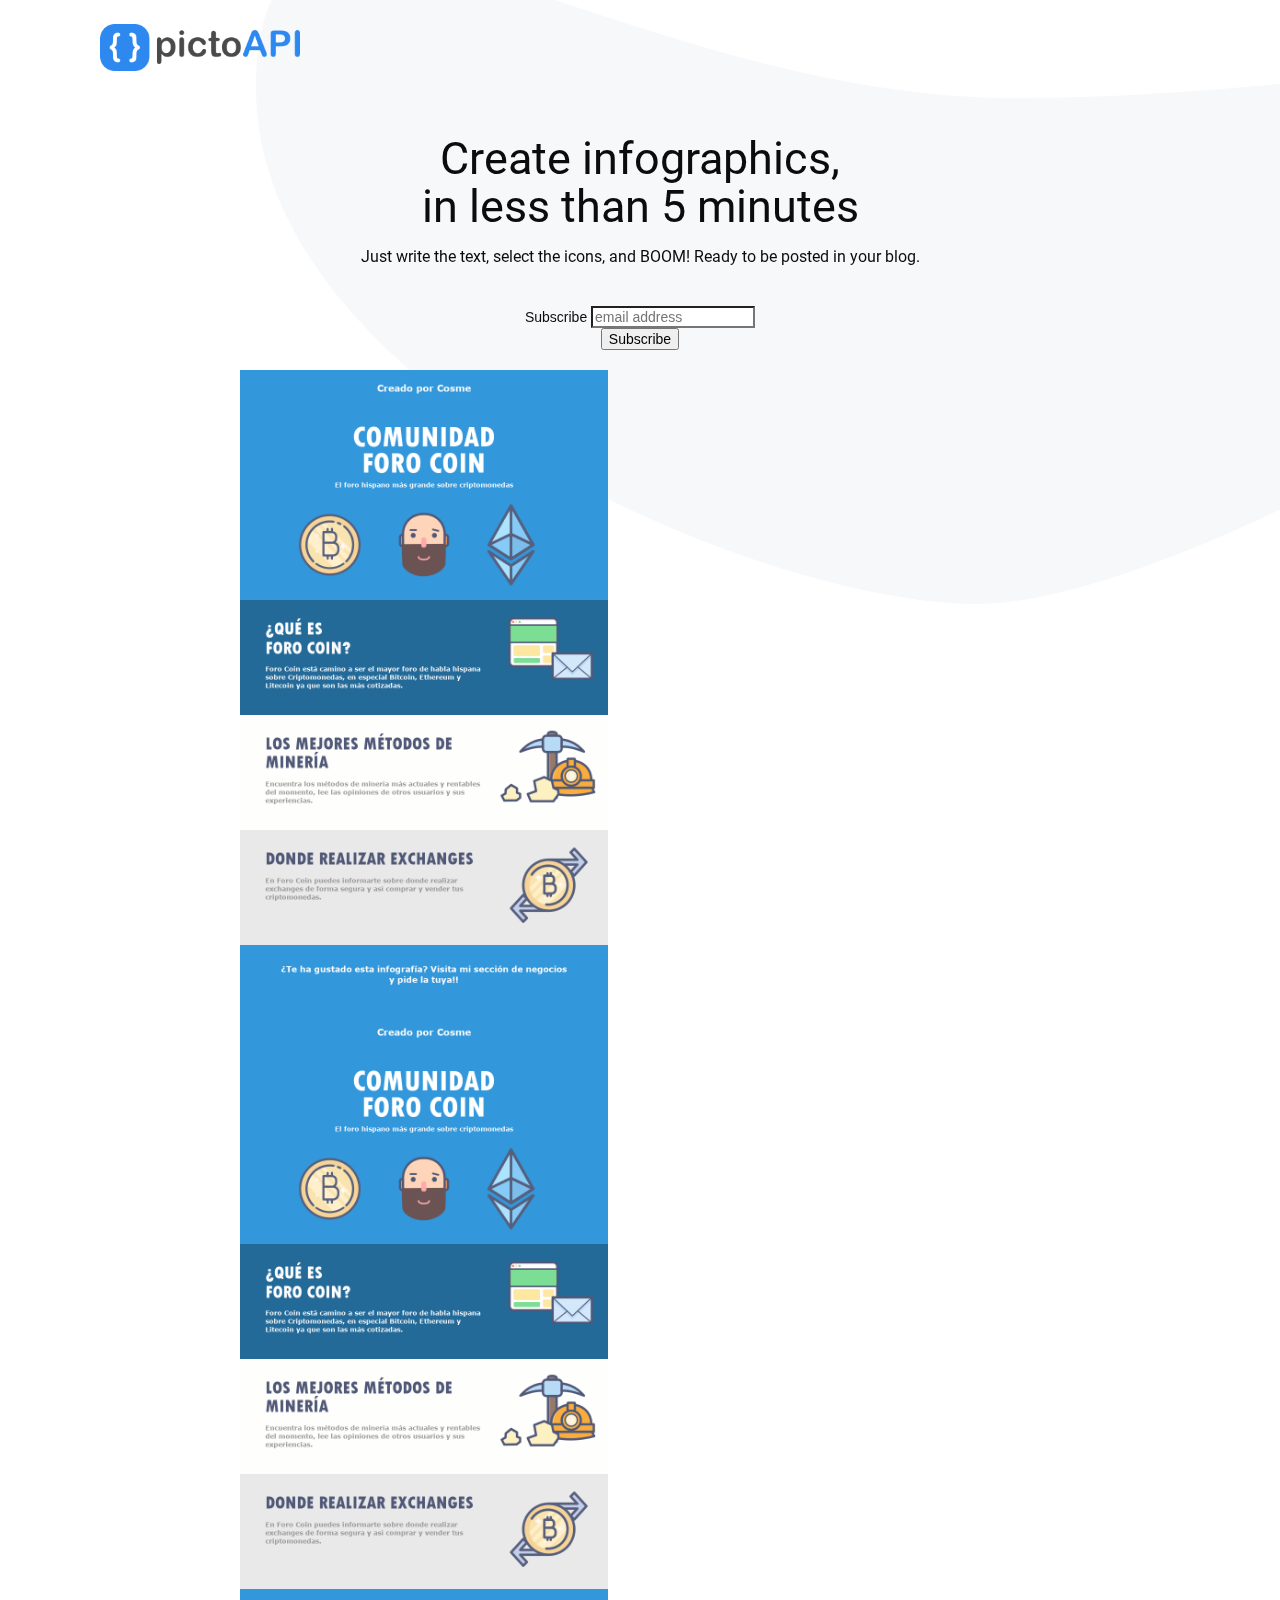
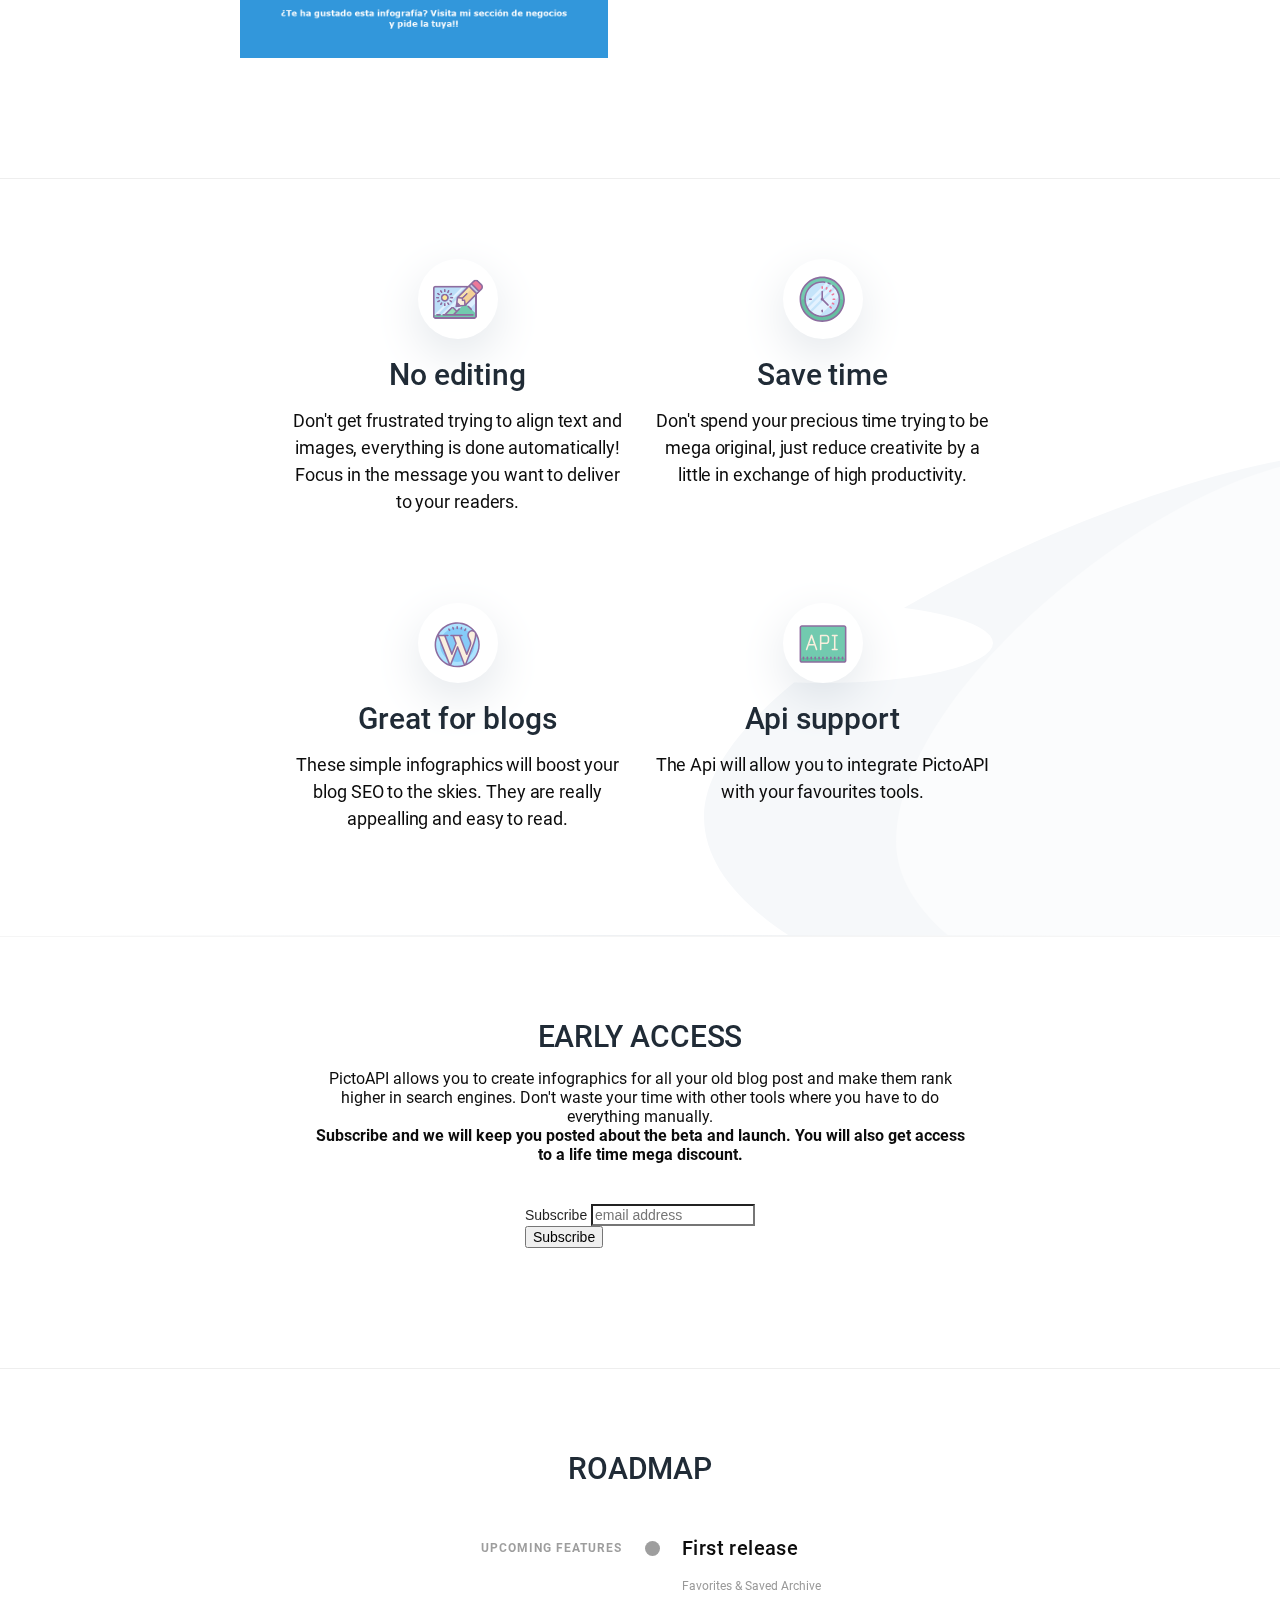
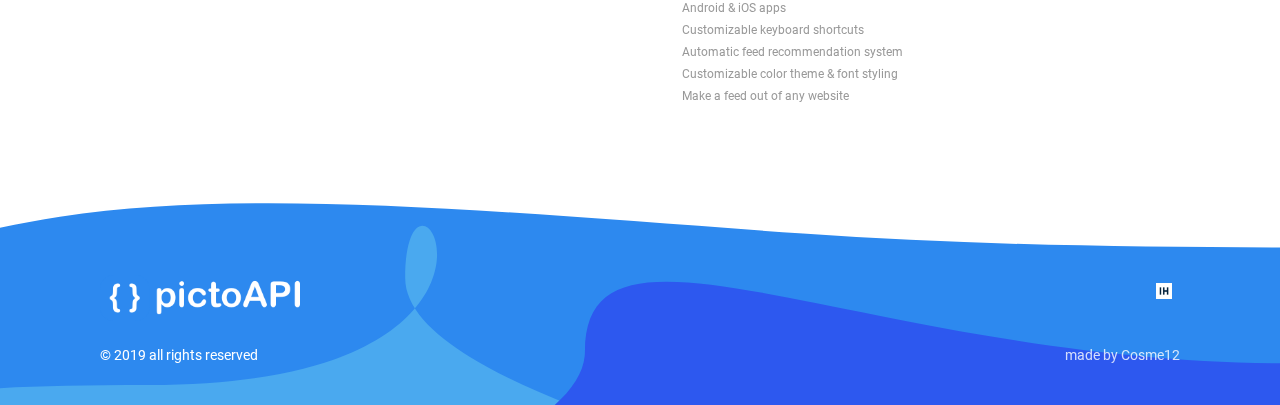
==== index.htm @ 0ec8fb39 "Add google analytics" ====
<!DOCTYPE html>
<html dir="ltr" lang="en">

<head>
    <meta http-equiv="content-type" content="text/html; charset=UTF-8">
    
    <meta charset="utf-8">
    <meta name="description" content="A simple and fast infographics maker for blogs.">
    <meta name="format-detection" content="telephone=no">
    <meta name="msapplication-tap-highlight" content="no">
    <meta name="viewport" content="user-scalable=no,initial-scale=1,maximum-scale=1,minimum-scale=1,width=device-width">
    <title>PictoAPI Infographics</title>
    <link rel="icon" href="logo.png" type="image/x-icon">
    <meta property="og:title" content="PictoAPI">
    <meta property="og:description" content="Create fast infographics without wasting time using graphic editor tools.">
    <meta property="og:image" content="">
    <meta property="og:type" content="website">
    <meta property="og:url" content="http://pictoapi.com">
    <meta name="theme-color" content="#2d89ef">
    
    <!-- Global site tag (gtag.js) - Google Analytics -->
    <script async src="https://www.googletagmanager.com/gtag/js?id=UA-139693548-1"></script>
    <script>
      window.dataLayer = window.dataLayer || [];
      function gtag(){dataLayer.push(arguments);}
      gtag('js', new Date());

      gtag('config', 'UA-139693548-1');
    </script>

    
    <link type="text/css" rel="stylesheet" href="css/firebaseui.css">
    <link href="css/css.css" rel="stylesheet">
    <link as="style" href="css/app.css" rel="preload">
    
    <link href="css/54cb5229.css" rel="prefetch">
    <link href="css/ba455afe.css" rel="prefetch">
    
    <link href="css/app.css" rel="stylesheet">
    
    <link rel="stylesheet" type="text/css" href="css/ba455afe.css">
    <link rel="stylesheet" type="text/css" href="css/54cb5229.css">
    <link href="//cdn-images.mailchimp.com/embedcode/horizontal-slim-10_7.css" rel="stylesheet" type="text/css">
    <style type="text/css">
        hero-browser-inner {
            display: inline-flex !important;
        }
        @media (max-width: 768px) {

            .hero-browser-inner is-revealing relative {
                display: block !important;
                text-align: center;
            }
        }
    </style>
<style type="text/css">
    #mc_embed_signup{ clear:left; font:14px Helvetica,Arial,sans-serif; width:100%;}
    /* Add your own Mailchimp form style overrides in your site stylesheet or in this style block.
       We recommend moving this block and the preceding CSS link to the HEAD of your HTML file. */
</style>

<!-- Start of Async Drift Code -->
<script>
"use strict";

!function() {
  var t = window.driftt = window.drift = window.driftt || [];
  if (!t.init) {
    if (t.invoked) return void (window.console && console.error && console.error("Drift snippet included twice."));
    t.invoked = !0, t.methods = [ "identify", "config", "track", "reset", "debug", "show", "ping", "page", "hide", "off", "on" ], 
    t.factory = function(e) {
      return function() {
        var n = Array.prototype.slice.call(arguments);
        return n.unshift(e), t.push(n), t;
      };
    }, t.methods.forEach(function(e) {
      t[e] = t.factory(e);
    }), t.load = function(t) {
      var e = 3e5, n = Math.ceil(new Date() / e) * e, o = document.createElement("script");
      o.type = "text/javascript", o.async = !0, o.crossorigin = "anonymous", o.src = "https://js.driftt.com/include/" + n + "/" + t + ".js";
      var i = document.getElementsByTagName("script")[0];
      i.parentNode.insertBefore(o, i);
    };
  }
}();
drift.SNIPPET_VERSION = '0.3.1';
drift.load('eke3wwgzbpc9');
</script>
<!-- End of Async Drift Code -->
    </head>

<body class="is-boxed has-animations mat desktop touch platform-mat" style="height: 100%;">
    
    <div id="q-app">
        <div data-v-68469408="" class="scroll">
            <div data-v-68469408="">
                <div data-v-68469408="" class="body-wrap boxed-container">
                    <header data-v-68469408="" class="site-header">
                        <div data-v-68469408="" class="container">
                            <div data-v-68469408="" class="site-header-inner">
                                <div data-v-68469408="" class="brand header-brand">
                                    <div data-v-68469408="" class="logo-container flex column justify-center">
                                        <div class="logo-text text-left text-weight-thin">

                                        </div>
                                        <div class="small_logo text-weight-light">
                                            <img src="logo.png" style="max-width: 200px;">
                                        </div>
                                    </div>
                                </div>
                            </div>
                        </div>
                    </header>
                    <main data-v-68469408="">
                        <section data-v-68469408="" class="hero text-center" style="border-bottom: 1px solid #eee;">
                            <div data-v-68469408="" class="container-sm">
                                <div data-v-68469408="" class="hero-inner">
                                    <div data-v-68469408="" class="hero-title h2-mobile mt-0 is-revealing" style="visibility: visible;">
                                        <div data-v-68469408="" class="q-display-2 relative-position">
                                            Create infographics,
                                            <br data-v-68469408="">in less than 5 minutes
                                        </div>
                                    </div>
                                    <div data-v-68469408="" class="hero-paragraph is-revealing q-mt-md" style="visibility: visible;">
                                        Just write the text, select the icons, and BOOM! Ready to be posted in your blog.</div>
                                        <!-- Begin Mailchimp Signup Form -->

<div id="mc_embed_signup">
<form action="https://pictoapi.us18.list-manage.com/subscribe/post?u=c38b335f1a962d43a8ac9ed72&amp;id=506c307b5a" method="post" id="mc-embedded-subscribe-form" name="mc-embedded-subscribe-form" class="validate" target="_blank" novalidate>
    <div id="mc_embed_signup_scroll">
    <label for="mce-EMAIL">Subscribe</label>
    <input type="email" value="" name="EMAIL" class="email" id="mce-EMAIL" placeholder="email address" required>
    <!-- real people should not fill this in and expect good things - do not remove this or risk form bot signups-->
    <div style="position: absolute; left: -5000px;" aria-hidden="true"><input type="text" name="b_c38b335f1a962d43a8ac9ed72_506c307b5a" tabindex="-1" value=""></div>
    <div class="clear"><input type="submit" value="Subscribe" name="subscribe" id="mc-embedded-subscribe" class="button"></div>
    </div>
</form>
</div>

<!--End mc_embed_signup-->
                                    <div data-v-68469408="" class="hero-form newsletter-form field field-grouped is-revealing justify-center" style="visibility: visible;"></div>
                                    <div data-v-68469408="" class="hero-browser">
                                        
                                        <div data-v-68469408="" class="hero-browser-inner is-revealing relative" style="visibility: visible;">
                                            
                                            <img data-v-68469408="" src="infographic1.png" title="Dark mode available" class="" style="width: 46%; margin-right: 20px;" >
                                            <img data-v-68469408="" src="infographic1.png" title="Dark mode available" class="" style="width: 46%;" >
                                        </div>
                                        
                                        
                                    </div>
                                </div>
                            </div>
                        </section>
                        <section data-v-68469408="" class="features section text-center" style="border-bottom: 1px solid #f5f5f5;">
                            <div data-v-68469408="" class="container">
                                <div data-v-68469408="" class="features-inner section-inner has-bottom-divider">
                                    <div data-v-68469408="" class="features-wrap">
                                        <div data-v-68469408="" class="feature is-revealing" style="visibility: visible;">
                                            <div data-v-68469408="" class="feature-inner">
                                                <div data-v-68469408="" class="feature-icon">
                                                    <img src="edit.png" style="width: 50px; padding-top: 16px; position: absolute;">
                                                    <svg data-v-68469408="" width="80" height="80" xmlns="http://www.w3.org/2000/svg">
                                                        
                                                    </svg>
                                                </div>
                                                <h3 data-v-68469408="" class="feature-title">No editing</h3>
                                                <p data-v-68469408="" class="text-sm">Don't get frustrated trying to align text and images, everything is done automatically! Focus in the message you want to deliver to your readers.</p>
                                            </div>
                                        </div>
                                        <div data-v-68469408="" class="feature is-revealing" style="visibility: visible;">
                                            <div data-v-68469408="" class="feature-inner">
                                                <div data-v-68469408="" class="feature-icon">
                                                    <img src="clock.svg" style="width: 50px; padding-top: 16px; position: absolute;">
                                                    <svg data-v-68469408="" width="80" height="80" xmlns="http://www.w3.org/2000/svg">
                                                        
                                                    </svg>
                                                </div>
                                                <h3 data-v-68469408="" class="feature-title">Save time</h3>
                                                <p data-v-68469408="" class="text-sm">Don't spend your precious time trying to be mega original, just reduce creativite by a little in exchange of high productivity.</p>
                                            </div>
                                        </div>
                                    </div>
                                    <div data-v-68469408="" class="features-wrap">
                                        <div data-v-68469408="" class="feature is-revealing" style="visibility: visible;">
                                            <div data-v-68469408="" class="feature-inner">
                                                <div data-v-68469408="" class="feature-icon">
                                                    <img src="wordpress.svg" style="width: 50px; padding-top: 16px; position: absolute;">
                                                    <svg data-v-68469408="" width="80" height="80" xmlns="http://www.w3.org/2000/svg">
                                                        
                                                    </svg>
                                                </div>
                                                <h3 data-v-68469408="" class="feature-title">Great for blogs</h3>
                                                <p data-v-68469408="" class="text-sm">These simple infographics will boost your blog SEO to the skies. They are really appealling and easy to read.</p>
                                            </div>
                                        </div>
                                        <div data-v-68469408="" class="feature is-revealing" style="visibility: visible;">
                                            <div data-v-68469408="" class="feature-inner">
                                                <div data-v-68469408="" class="feature-icon">
                                                    <img src="api.svg" style="width: 50px; padding-top: 16px; position: absolute;">
                                                    <svg data-v-68469408="" width="80" height="80" xmlns="http://www.w3.org/2000/svg">
                                                        
                                                    </svg>
                                                </div>
                                                <h3 data-v-68469408="" class="feature-title">Api support</h3>
                                                <p data-v-68469408="" class="text-sm q-text">The Api will allow you to integrate PictoAPI with your favourites tools.</p>
                                            </div>
                                        </div>
                                    </div>
                                </div>
                            </div>
                        </section>

                        <section data-v-68469408="" class="newsletter section" style="border-bottom: 1px solid #eee;">
                            <div data-v-68469408="" class="container-sm">
                                <div data-v-68469408="" class="newsletter-inner section-inner">
                                    <div data-v-68469408="" class="newsletter-header text-center is-revealing" style="visibility: visible;">
                                        <h3 data-v-68469408="" class="section-title mt-0">EARLY ACCESS</h3>
                                        <p data-v-68469408="" class="early-access-text section-paragraph">
                                            PictoAPI allows you to create infographics for all your old blog post and make them rank higher in search engines. Don't waste your time with other tools where you have to do everything manually.
                                            <br data-v-68469408=""><b data-v-68469408="">Subscribe and we will keep you posted about the beta and launch.  You will also get access to a life time mega discount.</b>
                                            <br data-v-68469408="">
                                        </p>
                                    </div>
                                    <div data-v-68469408="" class="footer-form newsletter-form field field-grouped is-revealing justify-center" style="visibility: visible; max-width: 650px;">
                                        <div data-v-68469408="" class="control">
                                            <div data-v-68469408="" id="firebaseui-auth-container" lang="en">
                                                <div class="firebaseui-container firebaseui-page-provider-sign-in firebaseui-id-page-provider-sign-in" style="max-width: none;">
                                                    <div class="firebaseui-card-content">
                                                        
                                                        
                                                                    <!-- Begin Mailchimp Signup Form -->

<div id="mc_embed_signup">
<form action="https://pictoapi.us18.list-manage.com/subscribe/post?u=c38b335f1a962d43a8ac9ed72&amp;id=506c307b5a" method="post" id="mc-embedded-subscribe-form" name="mc-embedded-subscribe-form" class="validate" target="_blank" novalidate>
    <div id="mc_embed_signup_scroll">
    <label for="mce-EMAIL">Subscribe</label>
    <input type="email" value="" name="EMAIL" class="email" id="mce-EMAIL" placeholder="email address" required>
    <!-- real people should not fill this in and expect good things - do not remove this or risk form bot signups-->
    <div style="position: absolute; left: -5000px;" aria-hidden="true"><input type="text" name="b_c38b335f1a962d43a8ac9ed72_506c307b5a" tabindex="-1" value=""></div>
    <div class="clear"><input type="submit" value="Subscribe" name="subscribe" id="mc-embedded-subscribe" class="button" ></div>
    </div>
</form>
</div>

<!--End mc_embed_signup-->
                                                               
                                                    </div>
                                                </div>
                                            </div>
                                        </div>
                                    </div>
                                </div>
                            </div>
                        </section>
                        
                        <section data-v-68469408="" id="timeline" class="future-features section">
                            <div data-v-68469408="" class="container-sm">
                                <div data-v-68469408="" class="newsletter-inner section-inner">
                                    <div data-v-68469408="" class="newsletter-header text-center is-revealing q-mb-xl" style="visibility: visible;">
                                        <h3 data-v-68469408="" class="section-title mt-0 uppercase">Roadmap</h3></div>
                                    <div data-v-68469408="" class="newsletter-header text-center" style="visibility: visible;">
                                        <ul data-v-68469408="" class="q-timeline q-timeline-responsive q-timeline-hover">
                                            <li data-v-68469408="" class="q-timeline-entry q-timeline-entry-right">
                                                <div class="q-timeline-subtitle"><span>Upcoming features</span></div>
                                                <div class="q-timeline-dot text-grey"></div>
                                                <div class="q-timeline-content">
                                                    <h6 class="q-timeline-title">First release</h6>
                                                    <div data-v-68469408="" style="color: rgb(153, 153, 153);">
                                                        <div data-v-68469408="" class="q-caption">Favorites &amp; Saved Archive</div>
                                                        <div data-v-68469408="" class="q-caption">Android &amp; iOS apps</div>
                                                        <div data-v-68469408="" class="q-caption">Customizable keyboard shortcuts</div>
                                                        <div data-v-68469408="" class="q-caption">Automatic feed recommendation system</div>
                                                        <div data-v-68469408="" class="q-caption">Customizable color theme &amp; font styling</div>
                                                        <div data-v-68469408="" class="q-caption">Make a feed out of any website</div>
                                                        
                                                    </div>
                                                </div>
                                            </li>
                                            
                                        </ul>
                                    </div>
                                    <div data-v-68469408="" class="footer-form newsletter-form field field-grouped is-revealing justify-center" style="visibility: visible;"></div>
                                </div>
                            </div>
                        </section>
                    </main>
                    <footer data-v-68469408="" class="site-footer text-light">
                        <div data-v-68469408="" class="container">
                            <div data-v-68469408="" class="site-footer-inner">
                                <div data-v-68469408="" class="brand footer-brand">
                                    <div data-v-68469408="" class="logo-container flex column justify-center" style="color: white;">
                                        <div class="logo-text text-left text-weight-thin">

                                        </div>
                                        <div class="small_logo text-weight-light">
                                            <img src="logo_white.png" style="max-width: 200px;">
                                        </div>
                                    </div>
                                </div>
                                <ul data-v-68469408="" class="footer-links list-reset">
                                    <li data-v-68469408=""><a data-v-68469408="" href="">made by Cosme12</a></li>
                                </ul>
                                <ul data-v-68469408="" class="footer-social-links list-reset">
                                    <li data-v-68469408=""><a data-v-68469408="" href="https://www.indiehackers.com/product/pictoapi" target="_blank"><span data-v-68469408="" class="screen-reader-text">IndieHackers</span><img data-v-68469408="" src="ih.png" width="16" height="16"></a></li>
                                </ul>
                                <div data-v-68469408="" class="footer-copyright" style="color: white;">
                                    © 2019 all rights reserved
                                </div>
                            </div>
                        </div>
                    </footer>
                </div>
            </div>
        </div>
    </div>
    
</body>

</html>
---- css/firebaseui.css ----
@import url(https://fonts.googleapis.com/css?family=Roboto:400,500,700);.mdl-button{background:0 0;border:none;border-radius:2px;color:#000;position:relative;height:36px;margin:0;min-width:64px;padding:0 16px;display:inline-block;font-family:Roboto,Helvetica,Arial,sans-serif;font-size:14px;font-weight:500;text-transform:uppercase;line-height:1;letter-spacing:0;overflow:hidden;will-change:box-shadow;transition:box-shadow .2s cubic-bezier(.4,0,1,1),background-color .2s cubic-bezier(.4,0,.2,1),color .2s cubic-bezier(.4,0,.2,1);outline:0;cursor:pointer;text-decoration:none;text-align:center;line-height:36px;vertical-align:middle}.mdl-button::-moz-focus-inner{border:0}.mdl-button:hover{background-color:rgba(158,158,158,.2)}.mdl-button:focus:not(:active){background-color:rgba(0,0,0,.12)}.mdl-button:active{background-color:rgba(158,158,158,.4)}.mdl-button.mdl-button--colored{color:#3f51b5}.mdl-button.mdl-button--colored:focus:not(:active){background-color:rgba(0,0,0,.12)}input.mdl-button[type=submit]{-webkit-appearance:none}.mdl-button--raised{background:rgba(158,158,158,.2);box-shadow:0 2px 2px 0 rgba(0,0,0,.14),0 3px 1px -2px rgba(0,0,0,.2),0 1px 5px 0 rgba(0,0,0,.12)}.mdl-button--raised:active{box-shadow:0 4px 5px 0 rgba(0,0,0,.14),0 1px 10px 0 rgba(0,0,0,.12),0 2px 4px -1px rgba(0,0,0,.2);background-color:rgba(158,158,158,.4)}.mdl-button--raised:focus:not(:active){box-shadow:0 0 8px rgba(0,0,0,.18),0 8px 16px rgba(0,0,0,.36);background-color:rgba(158,158,158,.4)}.mdl-button--raised.mdl-button--colored{background:#3f51b5;color:#fff}.mdl-button--raised.mdl-button--colored:hover{background-color:#3f51b5}.mdl-button--raised.mdl-button--colored:active{background-color:#3f51b5}.mdl-button--raised.mdl-button--colored:focus:not(:active){background-color:#3f51b5}.mdl-button--raised.mdl-button--colored .mdl-ripple{background:#fff}.mdl-button--fab{border-radius:50%;font-size:24px;height:56px;margin:auto;min-width:56px;width:56px;padding:0;overflow:hidden;background:rgba(158,158,158,.2);box-shadow:0 1px 1.5px 0 rgba(0,0,0,.12),0 1px 1px 0 rgba(0,0,0,.24);position:relative;line-height:normal}.mdl-button--fab .material-icons{position:absolute;top:50%;left:50%;transform:translate(-12px,-12px);line-height:24px;width:24px}.mdl-button--fab.mdl-button--mini-fab{height:40px;min-width:40px;width:40px}.mdl-button--fab .mdl-button__ripple-container{border-radius:50%;-webkit-mask-image:-webkit-radial-gradient(circle,#fff,#000)}.mdl-button--fab:active{box-shadow:0 4px 5px 0 rgba(0,0,0,.14),0 1px 10px 0 rgba(0,0,0,.12),0 2px 4px -1px rgba(0,0,0,.2);background-color:rgba(158,158,158,.4)}.mdl-button--fab:focus:not(:active){box-shadow:0 0 8px rgba(0,0,0,.18),0 8px 16px rgba(0,0,0,.36);background-color:rgba(158,158,158,.4)}.mdl-button--fab.mdl-button--colored{background:#ff4081;color:#fff}.mdl-button--fab.mdl-button--colored:hover{background-color:#ff4081}.mdl-button--fab.mdl-button--colored:focus:not(:active){background-color:#ff4081}.mdl-button--fab.mdl-button--colored:active{background-color:#ff4081}.mdl-button--fab.mdl-button--colored .mdl-ripple{background:#fff}.mdl-button--icon{border-radius:50%;font-size:24px;height:32px;margin-left:0;margin-right:0;min-width:32px;width:32px;padding:0;overflow:hidden;color:inherit;line-height:normal}.mdl-button--icon .material-icons{position:absolute;top:50%;left:50%;transform:translate(-12px,-12px);line-height:24px;width:24px}.mdl-button--icon.mdl-button--mini-icon{height:24px;min-width:24px;width:24px}.mdl-button--icon.mdl-button--mini-icon .material-icons{top:0;left:0}.mdl-button--icon .mdl-button__ripple-container{border-radius:50%;-webkit-mask-image:-webkit-radial-gradient(circle,#fff,#000)}.mdl-button__ripple-container{display:block;height:100%;left:0;position:absolute;top:0;width:100%;z-index:0;overflow:hidden}.mdl-button.mdl-button--disabled .mdl-button__ripple-container .mdl-ripple,.mdl-button[disabled] .mdl-button__ripple-container .mdl-ripple{background-color:transparent}.mdl-button--primary.mdl-button--primary{color:#3f51b5}.mdl-button--primary.mdl-button--primary .mdl-ripple{background:#fff}.mdl-button--primary.mdl-button--primary.mdl-button--fab,.mdl-button--primary.mdl-button--primary.mdl-button--raised{color:#fff;background-color:#3f51b5}.mdl-button--accent.mdl-button--accent{color:#ff4081}.mdl-button--accent.mdl-button--accent .mdl-ripple{background:#fff}.mdl-button--accent.mdl-button--accent.mdl-button--fab,.mdl-button--accent.mdl-button--accent.mdl-button--raised{color:#fff;background-color:#ff4081}.mdl-button.mdl-button--disabled.mdl-button--disabled,.mdl-button[disabled][disabled]{color:rgba(0,0,0,.26);cursor:default;background-color:transparent}.mdl-button--fab.mdl-button--disabled.mdl-button--disabled,.mdl-button--fab[disabled][disabled]{background-color:rgba(0,0,0,.12);color:rgba(0,0,0,.26)}.mdl-button--raised.mdl-button--disabled.mdl-button--disabled,.mdl-button--raised[disabled][disabled]{background-color:rgba(0,0,0,.12);color:rgba(0,0,0,.26);box-shadow:none}.mdl-button--colored.mdl-button--disabled.mdl-button--disabled,.mdl-button--colored[disabled][disabled]{color:rgba(0,0,0,.26)}.mdl-button .material-icons{vertical-align:middle}.mdl-card{display:flex;flex-direction:column;font-size:16px;font-weight:400;min-height:200px;overflow:hidden;width:330px;z-index:1;position:relative;background:#fff;border-radius:2px;box-sizing:border-box}.mdl-card__media{background-color:#ff4081;background-repeat:repeat;background-position:50% 50%;background-size:cover;background-origin:padding-box;background-attachment:scroll;box-sizing:border-box}.mdl-card__title{align-items:center;color:#000;display:block;display:flex;justify-content:stretch;line-height:normal;padding:16px 16px;perspective-origin:165px 56px;transform-origin:165px 56px;box-sizing:border-box}.mdl-card__title.mdl-card--border{border-bottom:1px solid rgba(0,0,0,.1)}.mdl-card__title-text{align-self:flex-end;color:inherit;display:block;display:flex;font-size:24px;font-weight:300;line-height:normal;overflow:hidden;transform-origin:149px 48px;margin:0}.mdl-card__subtitle-text{font-size:14px;color:rgba(0,0,0,.54);margin:0}.mdl-card__supporting-text{color:rgba(0,0,0,.54);font-size:1rem;line-height:18px;overflow:hidden;padding:16px 16px;width:90%}.mdl-card__supporting-text.mdl-card--border{border-bottom:1px solid rgba(0,0,0,.1)}.mdl-card__actions{font-size:16px;line-height:normal;width:100%;background-color:transparent;padding:8px;box-sizing:border-box}.mdl-card__actions.mdl-card--border{border-top:1px solid rgba(0,0,0,.1)}.mdl-card--expand{flex-grow:1}.mdl-card__menu{position:absolute;right:16px;top:16px}.mdl-dialog{border:none;box-shadow:0 9px 46px 8px rgba(0,0,0,.14),0 11px 15px -7px rgba(0,0,0,.12),0 24px 38px 3px rgba(0,0,0,.2);width:280px}.mdl-dialog__title{padding:24px 24px 0;margin:0;font-size:2.5rem}.mdl-dialog__actions{padding:8px 8px 8px 24px;display:flex;flex-direction:row-reverse;flex-wrap:wrap}.mdl-dialog__actions>*{margin-right:8px;height:36px}.mdl-dialog__actions>:first-child{margin-right:0}.mdl-dialog__actions--full-width{padding:0 0 8px 0}.mdl-dialog__actions--full-width>*{height:48px;flex:0 0 100%;padding-right:16px;margin-right:0;text-align:right}.mdl-dialog__content{padding:20px 24px 24px 24px;color:rgba(0,0,0,.54)}.mdl-progress{display:block;position:relative;height:4px;width:500px;max-width:100%}.mdl-progress>.bar{display:block;position:absolute;top:0;bottom:0;width:0%;transition:width .2s cubic-bezier(.4,0,.2,1)}.mdl-progress>.progressbar{background-color:#3f51b5;z-index:1;left:0}.mdl-progress>.bufferbar{background-image:linear-gradient(to right,rgba(255,255,255,.7),rgba(255,255,255,.7)),linear-gradient(to right,#3f51b5,#3f51b5);z-index:0;left:0}.mdl-progress>.auxbar{right:0}@supports (-webkit-appearance:none){.mdl-progress:not(.mdl-progress--indeterminate):not(.mdl-progress--indeterminate)>.auxbar,.mdl-progress:not(.mdl-progress__indeterminate):not(.mdl-progress__indeterminate)>.auxbar{background-image:linear-gradient(to right,rgba(255,255,255,.7),rgba(255,255,255,.7)),linear-gradient(to right,#3f51b5,#3f51b5);mask:url(/images/buffer.svg?embed)}}.mdl-progress:not(.mdl-progress--indeterminate)>.auxbar,.mdl-progress:not(.mdl-progress__indeterminate)>.auxbar{background-image:linear-gradient(to right,rgba(255,255,255,.9),rgba(255,255,255,.9)),linear-gradient(to right,#3f51b5,#3f51b5)}.mdl-progress.mdl-progress--indeterminate>.bar1,.mdl-progress.mdl-progress__indeterminate>.bar1{background-color:#3f51b5;animation-name:indeterminate1;animation-duration:2s;animation-iteration-count:infinite;animation-timing-function:linear}.mdl-progress.mdl-progress--indeterminate>.bar3,.mdl-progress.mdl-progress__indeterminate>.bar3{background-image:none;background-color:#3f51b5;animation-name:indeterminate2;animation-duration:2s;animation-iteration-count:infinite;animation-timing-function:linear}@keyframes indeterminate1{0%{left:0;width:0%}50%{left:25%;width:75%}75%{left:100%;width:0%}}@keyframes indeterminate2{0%{left:0;width:0%}50%{left:0;width:0%}75%{left:0;width:25%}100%{left:100%;width:0%}}.mdl-shadow--2dp{box-shadow:0 2px 2px 0 rgba(0,0,0,.14),0 3px 1px -2px rgba(0,0,0,.2),0 1px 5px 0 rgba(0,0,0,.12)}.mdl-shadow--3dp{box-shadow:0 3px 4px 0 rgba(0,0,0,.14),0 3px 3px -2px rgba(0,0,0,.2),0 1px 8px 0 rgba(0,0,0,.12)}.mdl-shadow--4dp{box-shadow:0 4px 5px 0 rgba(0,0,0,.14),0 1px 10px 0 rgba(0,0,0,.12),0 2px 4px -1px rgba(0,0,0,.2)}.mdl-shadow--6dp{box-shadow:0 6px 10px 0 rgba(0,0,0,.14),0 1px 18px 0 rgba(0,0,0,.12),0 3px 5px -1px rgba(0,0,0,.2)}.mdl-shadow--8dp{box-shadow:0 8px 10px 1px rgba(0,0,0,.14),0 3px 14px 2px rgba(0,0,0,.12),0 5px 5px -3px rgba(0,0,0,.2)}.mdl-shadow--16dp{box-shadow:0 16px 24px 2px rgba(0,0,0,.14),0 6px 30px 5px rgba(0,0,0,.12),0 8px 10px -5px rgba(0,0,0,.2)}.mdl-shadow--24dp{box-shadow:0 9px 46px 8px rgba(0,0,0,.14),0 11px 15px -7px rgba(0,0,0,.12),0 24px 38px 3px rgba(0,0,0,.2)}.mdl-spinner{display:inline-block;position:relative;width:28px;height:28px}.mdl-spinner:not(.is-upgraded).is-active:after{content:"Loading..."}.mdl-spinner.is-upgraded.is-active{animation:mdl-spinner__container-rotate 1.568s linear infinite}@keyframes mdl-spinner__container-rotate{to{transform:rotate(360deg)}}.mdl-spinner__layer{position:absolute;width:100%;height:100%;opacity:0}.mdl-spinner__layer-1{border-color:#42a5f5}.mdl-spinner--single-color .mdl-spinner__layer-1{border-color:#3f51b5}.mdl-spinner.is-active .mdl-spinner__layer-1{animation:mdl-spinner__fill-unfill-rotate 5332ms cubic-bezier(.4,0,.2,1) infinite both,mdl-spinner__layer-1-fade-in-out 5332ms cubic-bezier(.4,0,.2,1) infinite both}.mdl-spinner__layer-2{border-color:#f44336}.mdl-spinner--single-color .mdl-spinner__layer-2{border-color:#3f51b5}.mdl-spinner.is-active .mdl-spinner__layer-2{animation:mdl-spinner__fill-unfill-rotate 5332ms cubic-bezier(.4,0,.2,1) infinite both,mdl-spinner__layer-2-fade-in-out 5332ms cubic-bezier(.4,0,.2,1) infinite both}.mdl-spinner__layer-3{border-color:#fdd835}.mdl-spinner--single-color .mdl-spinner__layer-3{border-color:#3f51b5}.mdl-spinner.is-active .mdl-spinner__layer-3{animation:mdl-spinner__fill-unfill-rotate 5332ms cubic-bezier(.4,0,.2,1) infinite both,mdl-spinner__layer-3-fade-in-out 5332ms cubic-bezier(.4,0,.2,1) infinite both}.mdl-spinner__layer-4{border-color:#4caf50}.mdl-spinner--single-color .mdl-spinner__layer-4{border-color:#3f51b5}.mdl-spinner.is-active .mdl-spinner__layer-4{animation:mdl-spinner__fill-unfill-rotate 5332ms cubic-bezier(.4,0,.2,1) infinite both,mdl-spinner__layer-4-fade-in-out 5332ms cubic-bezier(.4,0,.2,1) infinite both}@keyframes mdl-spinner__fill-unfill-rotate{12.5%{transform:rotate(135deg)}25%{transform:rotate(270deg)}37.5%{transform:rotate(405deg)}50%{transform:rotate(540deg)}62.5%{transform:rotate(675deg)}75%{transform:rotate(810deg)}87.5%{transform:rotate(945deg)}to{transform:rotate(1080deg)}}@keyframes mdl-spinner__layer-1-fade-in-out{from{opacity:.99}25%{opacity:.99}26%{opacity:0}89%{opacity:0}90%{opacity:.99}100%{opacity:.99}}@keyframes mdl-spinner__layer-2-fade-in-out{from{opacity:0}15%{opacity:0}25%{opacity:.99}50%{opacity:.99}51%{opacity:0}}@keyframes mdl-spinner__layer-3-fade-in-out{from{opacity:0}40%{opacity:0}50%{opacity:.99}75%{opacity:.99}76%{opacity:0}}@keyframes mdl-spinner__layer-4-fade-in-out{from{opacity:0}65%{opacity:0}75%{opacity:.99}90%{opacity:.99}100%{opacity:0}}.mdl-spinner__gap-patch{position:absolute;box-sizing:border-box;top:0;left:45%;width:10%;height:100%;overflow:hidden;border-color:inherit}.mdl-spinner__gap-patch .mdl-spinner__circle{width:1000%;left:-450%}.mdl-spinner__circle-clipper{display:inline-block;position:relative;width:50%;height:100%;overflow:hidden;border-color:inherit}.mdl-spinner__circle-clipper.mdl-spinner__left{float:left}.mdl-spinner__circle-clipper.mdl-spinner__right{float:right}.mdl-spinner__circle-clipper .mdl-spinner__circle{width:200%}.mdl-spinner__circle{box-sizing:border-box;height:100%;border-width:3px;border-style:solid;border-color:inherit;border-bottom-color:transparent!important;border-radius:50%;animation:none;position:absolute;top:0;right:0;bottom:0;left:0}.mdl-spinner__left .mdl-spinner__circle{border-right-color:transparent!important;transform:rotate(129deg)}.mdl-spinner.is-active .mdl-spinner__left .mdl-spinner__circle{animation:mdl-spinner__left-spin 1333ms cubic-bezier(.4,0,.2,1) infinite both}.mdl-spinner__right .mdl-spinner__circle{left:-100%;border-left-color:transparent!important;transform:rotate(-129deg)}.mdl-spinner.is-active .mdl-spinner__right .mdl-spinner__circle{animation:mdl-spinner__right-spin 1333ms cubic-bezier(.4,0,.2,1) infinite both}@keyframes mdl-spinner__left-spin{from{transform:rotate(130deg)}50%{transform:rotate(-5deg)}to{transform:rotate(130deg)}}@keyframes mdl-spinner__right-spin{from{transform:rotate(-130deg)}50%{transform:rotate(5deg)}to{transform:rotate(-130deg)}}.mdl-textfield{position:relative;font-size:16px;display:inline-block;box-sizing:border-box;width:300px;max-width:100%;margin:0;padding:20px 0}.mdl-textfield .mdl-button{position:absolute;bottom:20px}.mdl-textfield--align-right{text-align:right}.mdl-textfield--full-width{width:100%}.mdl-textfield--expandable{min-width:32px;width:auto;min-height:32px}.mdl-textfield--expandable .mdl-button--icon{top:16px}.mdl-textfield__input{border:none;border-bottom:1px solid rgba(0,0,0,.12);display:block;font-size:16px;font-family:Helvetica,Arial,sans-serif;margin:0;padding:4px 0;width:100%;background:0 0;text-align:left;color:inherit}.mdl-textfield__input[type=number]{-moz-appearance:textfield}.mdl-textfield__input[type=number]::-webkit-inner-spin-button,.mdl-textfield__input[type=number]::-webkit-outer-spin-button{-webkit-appearance:none;margin:0}.mdl-textfield.is-focused .mdl-textfield__input{outline:0}.mdl-textfield.is-invalid .mdl-textfield__input{border-color:#d50000;box-shadow:none}.mdl-textfield.is-disabled .mdl-textfield__input,fieldset[disabled] .mdl-textfield .mdl-textfield__input{background-color:transparent;border-bottom:1px dotted rgba(0,0,0,.12);color:rgba(0,0,0,.26)}.mdl-textfield textarea.mdl-textfield__input{display:block}.mdl-textfield__label{bottom:0;color:rgba(0,0,0,.26);font-size:16px;left:0;right:0;pointer-events:none;position:absolute;display:block;top:24px;width:100%;overflow:hidden;white-space:nowrap;text-align:left}.mdl-textfield.has-placeholder .mdl-textfield__label,.mdl-textfield.is-dirty .mdl-textfield__label{visibility:hidden}.mdl-textfield--floating-label .mdl-textfield__label{transition-duration:.2s;transition-timing-function:cubic-bezier(.4,0,.2,1)}.mdl-textfield--floating-label.has-placeholder .mdl-textfield__label{transition:none}.mdl-textfield.is-disabled.is-disabled .mdl-textfield__label,fieldset[disabled] .mdl-textfield .mdl-textfield__label{color:rgba(0,0,0,.26)}.mdl-textfield--floating-label.has-placeholder .mdl-textfield__label,.mdl-textfield--floating-label.is-dirty .mdl-textfield__label,.mdl-textfield--floating-label.is-focused .mdl-textfield__label{color:#3f51b5;font-size:12px;top:4px;visibility:visible}.mdl-textfield--floating-label.has-placeholder .mdl-textfield__expandable-holder .mdl-textfield__label,.mdl-textfield--floating-label.is-dirty .mdl-textfield__expandable-holder .mdl-textfield__label,.mdl-textfield--floating-label.is-focused .mdl-textfield__expandable-holder .mdl-textfield__label{top:-16px}.mdl-textfield--floating-label.is-invalid .mdl-textfield__label{color:#d50000;font-size:12px}.mdl-textfield__label:after{background-color:#3f51b5;bottom:20px;content:'';height:2px;left:45%;position:absolute;transition-duration:.2s;transition-timing-function:cubic-bezier(.4,0,.2,1);visibility:hidden;width:10px}.mdl-textfield.is-focused .mdl-textfield__label:after{left:0;visibility:visible;width:100%}.mdl-textfield.is-invalid .mdl-textfield__label:after{background-color:#d50000}.mdl-textfield__error{color:#d50000;position:absolute;font-size:12px;margin-top:3px;visibility:hidden;display:block}.mdl-textfield.is-invalid .mdl-textfield__error{visibility:visible}.mdl-textfield__expandable-holder{display:inline-block;position:relative;margin-left:32px;transition-duration:.2s;transition-timing-function:cubic-bezier(.4,0,.2,1);display:inline-block;max-width:.1px}.mdl-textfield.is-dirty .mdl-textfield__expandable-holder,.mdl-textfield.is-focused .mdl-textfield__expandable-holder{max-width:600px}.mdl-textfield__expandable-holder .mdl-textfield__label:after{bottom:0}dialog{position:absolute;left:0;right:0;width:-moz-fit-content;width:-webkit-fit-content;width:fit-content;height:-moz-fit-content;height:-webkit-fit-content;height:fit-content;margin:auto;border:solid;padding:1em;background:#fff;color:#000;display:block}dialog:not([open]){display:none}dialog+.backdrop{position:fixed;top:0;right:0;bottom:0;left:0;background:rgba(0,0,0,.1)}._dialog_overlay{position:fixed;top:0;right:0;bottom:0;left:0}dialog.fixed{position:fixed;top:50%;transform:translate(0,-50%)}.firebaseui-container{background-color:#fff;box-sizing:border-box;-moz-box-sizing:border-box;-webkit-box-sizing:border-box;color:rgba(0,0,0,.87);direction:ltr;font:16px Roboto,arial,sans-serif;margin:0 auto;max-width:360px;overflow:hidden;position:relative;text-align:left;width:100%}.firebaseui-card-header{padding:24px 24px 0 24px}.firebaseui-card-content{padding:0 24px}.firebaseui-card-footer{padding:0 24px}.firebaseui-card-actions{box-sizing:border-box;display:table;font-size:14px;padding:8px 24px 24px 24px;text-align:left;width:100%}.firebaseui-form-links{display:table-cell;vertical-align:middle;width:100%}.firebaseui-form-actions{display:table-cell;text-align:right;white-space:nowrap;width:100%}.firebaseui-subtitle,.firebaseui-title{color:rgba(0,0,0,.87);direction:ltr;font-size:20px;font-weight:500;line-height:24px;margin:0;padding:0;text-align:left}.firebaseui-title{padding-bottom:20px}.firebaseui-subtitle{margin:16px 0}.firebaseui-text{color:rgba(0,0,0,.87);direction:ltr;font-size:16px;line-height:24px;text-align:left}.firebaseui-text-emphasis{font-weight:700}.firebaseui-error{color:#dd2c00;direction:ltr;font-size:12px;line-height:16px;margin:0;text-align:left}.firebaseui-text-input-error{margin:-16px 0 16px}.firebaseui-error-wrapper{min-height:16px}.firebaseui-list-item{direction:ltr;margin:0;padding:0;text-align:left}.firebaseui-hidden{display:none}.firebaseui-relative-wrapper{position:relative}.firebaseui-label{color:rgba(0,0,0,.54);direction:ltr;font-size:16px;text-align:left}.mdl-textfield--floating-label.is-dirty .mdl-textfield__label,.mdl-textfield--floating-label.is-focused .mdl-textfield__label{color:#757575}.firebaseui-input,.firebaseui-input-invalid{border-radius:0;color:rgba(0,0,0,.87);direction:ltr;font-size:16px;width:100%}input.firebaseui-input,input.firebaseui-input-invalid{direction:ltr;text-align:left}.firebaseui-input-invalid{border-color:#dd2c00}.firebaseui-textfield{width:100%}.firebaseui-textfield.mdl-textfield .firebaseui-input{border-color:rgba(0,0,0,.12)}.firebaseui-textfield.mdl-textfield .firebaseui-label::after{background-color:#3f51b5}.firebaseui-textfield-invalid.mdl-textfield .firebaseui-input{border-color:#dd2c00}.firebaseui-textfield-invalid.mdl-textfield .firebaseui-label::after{background-color:#dd2c00}.firebaseui-button{display:inline-block;height:36px;margin-left:8px;min-width:88px}.firebaseui-link{color:#4285f4;font-variant:normal;font-weight:400;text-decoration:none}.firebaseui-link:hover{text-decoration:underline}.firebaseui-indent{margin-left:1em}.firebaseui-tos{color:#757575;direction:ltr;font-size:12px;line-height:16px;margin-bottom:24px;margin-top:0;text-align:left}.firebaseui-page-provider-sign-in{background:inherit}.firebaseui-idp-list{list-style:none;margin:1em 0;padding:0}.firebaseui-idp-button{direction:ltr;font-weight:500;height:auto;line-height:normal;max-width:220px;min-height:40px;padding:8px 16px;text-align:left;width:100%}.firebaseui-idp-list>.firebaseui-list-item{margin-bottom:15px;text-align:center}.firebaseui-idp-icon-wrapper{display:table-cell;vertical-align:middle}.firebaseui-idp-icon{border:none;display:inline-block;height:18px;vertical-align:middle;width:18px}.firebaseui-idp-favicon{border:none;display:inline-block;height:14px;margin-right:5px;vertical-align:middle;width:14px}.firebaseui-idp-text{color:#fff;display:table-cell;font-size:14px;padding-left:16px;text-transform:none;vertical-align:middle}.firebaseui-idp-text.firebaseui-idp-text-long{display:table-cell}.firebaseui-idp-text.firebaseui-idp-text-short{display:none}@media (max-width:268px){.firebaseui-idp-text.firebaseui-idp-text-long{display:none}.firebaseui-idp-text.firebaseui-idp-text-short{display:table-cell}}@media (max-width:320px){.firebaseui-recaptcha-container>div>div{transform:scale(.9);-webkit-transform:scale(.9);transform-origin:0 0;-webkit-transform-origin:0 0}}.firebaseui-idp-password,.firebaseui-idp-password:hover,.mdl-button.firebaseui-idp-password:active,.mdl-button.firebaseui-idp-password:focus{background-color:#db4437}.firebaseui-idp-phone,.firebaseui-idp-phone:hover,.mdl-button.firebaseui-idp-phone:active,.mdl-button.firebaseui-idp-phone:focus{background-color:#02bd7e}.firebaseui-idp-google,.firebaseui-idp-google:hover,.mdl-button.firebaseui-idp-google:active,.mdl-button.firebaseui-idp-google:focus{background-color:#fff}.firebaseui-idp-google>.firebaseui-idp-text{color:#757575}.firebaseui-idp-github,.firebaseui-idp-github:hover,.mdl-button.firebaseui-idp-github:active,.mdl-button.firebaseui-idp-github:focus{background-color:#333}.firebaseui-idp-facebook,.firebaseui-idp-facebook:hover,.mdl-button.firebaseui-idp-facebook:active,.mdl-button.firebaseui-idp-facebook:focus{background-color:#3b5998}.firebaseui-idp-twitter,.firebaseui-idp-twitter:hover,.mdl-button.firebaseui-idp-twitter:active,.mdl-button.firebaseui-idp-twitter:focus{background-color:#55acee}.firebaseui-info-bar{background-color:#f9edbe;border:1px solid #f0c36d;box-shadow:0 2px 4px rgba(0,0,0,.2);-webkit-box-shadow:0 2px 4px rgba(0,0,0,.2);-moz-box-shadow:0 2px 4px rgba(0,0,0,.2);left:10%;padding:8px 16px;position:absolute;right:10%;text-align:center;top:0}.firebaseui-info-bar-message{font-size:12px;margin:0}.firebaseui-dialog{box-sizing:border-box;color:rgba(0,0,0,.87);font:16px Roboto,arial,sans-serif;height:auto;padding:24px;text-align:left}.firebaseui-dialog-icon-wrapper{display:table-cell;vertical-align:middle}.firebaseui-dialog-icon{float:left;height:40px;margin-right:24px;width:40px}.firebaseui-progress-dialog-message{display:table-cell;font-size:16px;font-weight:400;min-height:40px;vertical-align:middle}.firebaseui-progress-dialog-loading-icon{height:28px;margin:6px 30px 6px 6px;width:28px}.firebaseui-icon-done{background-image:url(https://www.gstatic.com/images/icons/material/system/2x/done_googgreen_36dp.png);background-position:center;background-repeat:no-repeat;background-size:36px 36px}.firebaseui-phone-number{display:flex}.firebaseui-country-selector{background-image:url(https://www.gstatic.com/images/icons/material/system/1x/arrow_drop_down_grey600_18dp.png);background-position:right center;background-repeat:no-repeat;background-size:18px auto;border-radius:0;border-bottom:1px solid rgba(0,0,0,.12);color:rgba(0,0,0,.87);flex-shrink:0;font-size:16px;font-weight:400;height:initial;line-height:normal;margin:20px 24px 20px 0;padding:4px 20px 4px 0;width:90px}.firebaseui-country-selector-flag{display:inline-block;margin-right:1ex}.firebaseui-flag{background-image:url(https://www.gstatic.com/firebasejs/ui/2.0.0/images/auth/flags_sprite_2x.png);background-size:100% auto;filter:drop-shadow(1px 1px 1px rgba(0, 0, 0, .54));height:14px;width:24px}.firebaseui-list-box-dialog{max-height:90%;overflow:auto;padding:8px 0 0 0}.firebaseui-list-box-actions{padding-bottom:8px}.firebaseui-list-box-icon-wrapper{display:table-cell;padding-right:24px;vertical-align:top}.firebaseui-list-box-label-wrapper{display:table-cell;vertical-align:top}.firebaseui-list-box-dialog-button{color:rgba(0,0,0,.87);direction:ltr;font-size:16px;font-weight:400;height:initial;line-height:normal;min-height:48px;padding:14px 24px;text-align:left;text-transform:none;width:100%}.firebaseui-phone-number-error{margin-left:114px}.firebaseui-busy-indicator{height:2px;left:0;position:absolute;top:55px;width:100%}.firebaseui-callback-indicator-container .firebaseui-busy-indicator{top:0}.firebaseui-callback-indicator-container{height:120px}.firebaseui-new-password-component{display:inline-block;position:relative;width:100%}.firebaseui-input-floating-button{background-position:center;background-repeat:no-repeat;display:block;height:24px;position:absolute;right:0;top:20px;width:24px}.firebaseui-input-toggle-on{background-image:url(https://www.gstatic.com/images/icons/material/system/1x/visibility_black_24dp.png)}.firebaseui-input-toggle-off{background-image:url(https://www.gstatic.com/images/icons/material/system/1x/visibility_off_black_24dp.png)}.firebaseui-input-toggle-focus{opacity:.87}.firebaseui-input-toggle-blur{opacity:.38}.firebaseui-recaptcha-wrapper{display:table;margin:0 auto;padding-bottom:8px}.firebaseui-recaptcha-container{display:table-cell}.firebaseui-recaptcha-error-wrapper{caption-side:bottom;display:table-caption}.firebaseui-change-phone-number-link{display:block}.firebaseui-resend-container{direction:ltr;margin:20px 0;text-align:center}.firebaseui-id-resend-countdown{color:rgba(0,0,0,.38)}.firebaseui-id-page-phone-sign-in-start .firebaseui-form-actions div{float:left}@media (max-width:480px){.firebaseui-container{box-shadow:none;max-width:none;width:100%}.firebaseui-card-header{border-bottom:1px solid #e0e0e0;margin-bottom:16px;padding:16px 24px 0 24px}.firebaseui-title{padding-bottom:16px}.firebaseui-card-actions{padding-right:24px}.firebaseui-busy-indicator{top:0}}.mdl-textfield__label{font-weight:400;margin-bottom:0}.firebaseui-flag-KY{background-position:0 0}.firebaseui-flag-AC{background-position:0 -14px}.firebaseui-flag-AE{background-position:0 -28px}.firebaseui-flag-AF{background-position:0 -42px}.firebaseui-flag-AG{background-position:0 -56px}.firebaseui-flag-AI{background-position:0 -70px}.firebaseui-flag-AL{background-position:0 -84px}.firebaseui-flag-AM{background-position:0 -98px}.firebaseui-flag-AO{background-position:0 -112px}.firebaseui-flag-AQ{background-position:0 -126px}.firebaseui-flag-AR{background-position:0 -140px}.firebaseui-flag-AS{background-position:0 -154px}.firebaseui-flag-AT{background-position:0 -168px}.firebaseui-flag-AU{background-position:0 -182px}.firebaseui-flag-AW{background-position:0 -196px}.firebaseui-flag-AX{background-position:0 -210px}.firebaseui-flag-AZ{background-position:0 -224px}.firebaseui-flag-BA{background-position:0 -238px}.firebaseui-flag-BB{background-position:0 -252px}.firebaseui-flag-BD{background-position:0 -266px}.firebaseui-flag-BE{background-position:0 -280px}.firebaseui-flag-BF{background-position:0 -294px}.firebaseui-flag-BG{background-position:0 -308px}.firebaseui-flag-BH{background-position:0 -322px}.firebaseui-flag-BI{background-position:0 -336px}.firebaseui-flag-BJ{background-position:0 -350px}.firebaseui-flag-BL{background-position:0 -364px}.firebaseui-flag-BM{background-position:0 -378px}.firebaseui-flag-BN{background-position:0 -392px}.firebaseui-flag-BO{background-position:0 -406px}.firebaseui-flag-BQ{background-position:0 -420px}.firebaseui-flag-BR{background-position:0 -434px}.firebaseui-flag-BS{background-position:0 -448px}.firebaseui-flag-BT{background-position:0 -462px}.firebaseui-flag-BV{background-position:0 -476px}.firebaseui-flag-BW{background-position:0 -490px}.firebaseui-flag-BY{background-position:0 -504px}.firebaseui-flag-BZ{background-position:0 -518px}.firebaseui-flag-CA{background-position:0 -532px}.firebaseui-flag-CC{background-position:0 -546px}.firebaseui-flag-CD{background-position:0 -560px}.firebaseui-flag-CF{background-position:0 -574px}.firebaseui-flag-CG{background-position:0 -588px}.firebaseui-flag-CH{background-position:0 -602px}.firebaseui-flag-CI{background-position:0 -616px}.firebaseui-flag-CK{background-position:0 -630px}.firebaseui-flag-CL{background-position:0 -644px}.firebaseui-flag-CM{background-position:0 -658px}.firebaseui-flag-CN{background-position:0 -672px}.firebaseui-flag-CO{background-position:0 -686px}.firebaseui-flag-CP{background-position:0 -700px}.firebaseui-flag-CR{background-position:0 -714px}.firebaseui-flag-CU{background-position:0 -728px}.firebaseui-flag-CV{background-position:0 -742px}.firebaseui-flag-CW{background-position:0 -756px}.firebaseui-flag-CX{background-position:0 -770px}.firebaseui-flag-CY{background-position:0 -784px}.firebaseui-flag-CZ{background-position:0 -798px}.firebaseui-flag-DE{background-position:0 -812px}.firebaseui-flag-DG{background-position:0 -826px}.firebaseui-flag-DJ{background-position:0 -840px}.firebaseui-flag-DK{background-position:0 -854px}.firebaseui-flag-DM{background-position:0 -868px}.firebaseui-flag-DO{background-position:0 -882px}.firebaseui-flag-DZ{background-position:0 -896px}.firebaseui-flag-EA{background-position:0 -910px}.firebaseui-flag-EC{background-position:0 -924px}.firebaseui-flag-EE{background-position:0 -938px}.firebaseui-flag-EG{background-position:0 -952px}.firebaseui-flag-EH{background-position:0 -966px}.firebaseui-flag-ER{background-position:0 -980px}.firebaseui-flag-ES{background-position:0 -994px}.firebaseui-flag-ET{background-position:0 -1008px}.firebaseui-flag-EU{background-position:0 -1022px}.firebaseui-flag-FI{background-position:0 -1036px}.firebaseui-flag-FJ{background-position:0 -1050px}.firebaseui-flag-FK{background-position:0 -1064px}.firebaseui-flag-FM{background-position:0 -1078px}.firebaseui-flag-FO{background-position:0 -1092px}.firebaseui-flag-FR{background-position:0 -1106px}.firebaseui-flag-GA{background-position:0 -1120px}.firebaseui-flag-GB{background-position:0 -1134px}.firebaseui-flag-GD{background-position:0 -1148px}.firebaseui-flag-GE{background-position:0 -1162px}.firebaseui-flag-GF{background-position:0 -1176px}.firebaseui-flag-GG{background-position:0 -1190px}.firebaseui-flag-GH{background-position:0 -1204px}.firebaseui-flag-GI{background-position:0 -1218px}.firebaseui-flag-GL{background-position:0 -1232px}.firebaseui-flag-GM{background-position:0 -1246px}.firebaseui-flag-GN{background-position:0 -1260px}.firebaseui-flag-GP{background-position:0 -1274px}.firebaseui-flag-GQ{background-position:0 -1288px}.firebaseui-flag-GR{background-position:0 -1302px}.firebaseui-flag-GS{background-position:0 -1316px}.firebaseui-flag-GT{background-position:0 -1330px}.firebaseui-flag-GU{background-position:0 -1344px}.firebaseui-flag-GW{background-position:0 -1358px}.firebaseui-flag-GY{background-position:0 -1372px}.firebaseui-flag-HK{background-position:0 -1386px}.firebaseui-flag-HM{background-position:0 -1400px}.firebaseui-flag-HN{background-position:0 -1414px}.firebaseui-flag-HR{background-position:0 -1428px}.firebaseui-flag-HT{background-position:0 -1442px}.firebaseui-flag-HU{background-position:0 -1456px}.firebaseui-flag-IC{background-position:0 -1470px}.firebaseui-flag-ID{background-position:0 -1484px}.firebaseui-flag-IE{background-position:0 -1498px}.firebaseui-flag-IL{background-position:0 -1512px}.firebaseui-flag-IM{background-position:0 -1526px}.firebaseui-flag-IN{background-position:0 -1540px}.firebaseui-flag-IO{background-position:0 -1554px}.firebaseui-flag-IQ{background-position:0 -1568px}.firebaseui-flag-IR{background-position:0 -1582px}.firebaseui-flag-IS{background-position:0 -1596px}.firebaseui-flag-IT{background-position:0 -1610px}.firebaseui-flag-JE{background-position:0 -1624px}.firebaseui-flag-JM{background-position:0 -1638px}.firebaseui-flag-JO{background-position:0 -1652px}.firebaseui-flag-JP{background-position:0 -1666px}.firebaseui-flag-KE{background-position:0 -1680px}.firebaseui-flag-KG{background-position:0 -1694px}.firebaseui-flag-KH{background-position:0 -1708px}.firebaseui-flag-KI{background-position:0 -1722px}.firebaseui-flag-KM{background-position:0 -1736px}.firebaseui-flag-KN{background-position:0 -1750px}.firebaseui-flag-KP{background-position:0 -1764px}.firebaseui-flag-KR{background-position:0 -1778px}.firebaseui-flag-KW{background-position:0 -1792px}.firebaseui-flag-AD{background-position:0 -1806px}.firebaseui-flag-KZ{background-position:0 -1820px}.firebaseui-flag-LA{background-position:0 -1834px}.firebaseui-flag-LB{background-position:0 -1848px}.firebaseui-flag-LC{background-position:0 -1862px}.firebaseui-flag-LI{background-position:0 -1876px}.firebaseui-flag-LK{background-position:0 -1890px}.firebaseui-flag-LR{background-position:0 -1904px}.firebaseui-flag-LS{background-position:0 -1918px}.firebaseui-flag-LT{background-position:0 -1932px}.firebaseui-flag-LU{background-position:0 -1946px}.firebaseui-flag-LV{background-position:0 -1960px}.firebaseui-flag-LY{background-position:0 -1974px}.firebaseui-flag-MA{background-position:0 -1988px}.firebaseui-flag-MC{background-position:0 -2002px}.firebaseui-flag-MD{background-position:0 -2016px}.firebaseui-flag-ME{background-position:0 -2030px}.firebaseui-flag-MF{background-position:0 -2044px}.firebaseui-flag-MG{background-position:0 -2058px}.firebaseui-flag-MH{background-position:0 -2072px}.firebaseui-flag-MK{background-position:0 -2086px}.firebaseui-flag-ML{background-position:0 -2100px}.firebaseui-flag-MM{background-position:0 -2114px}.firebaseui-flag-MN{background-position:0 -2128px}.firebaseui-flag-MO{background-position:0 -2142px}.firebaseui-flag-MP{background-position:0 -2156px}.firebaseui-flag-MQ{background-position:0 -2170px}.firebaseui-flag-MR{background-position:0 -2184px}.firebaseui-flag-MS{background-position:0 -2198px}.firebaseui-flag-MT{background-position:0 -2212px}.firebaseui-flag-MU{background-position:0 -2226px}.firebaseui-flag-MV{background-position:0 -2240px}.firebaseui-flag-MW{background-position:0 -2254px}.firebaseui-flag-MX{background-position:0 -2268px}.firebaseui-flag-MY{background-position:0 -2282px}.firebaseui-flag-MZ{background-position:0 -2296px}.firebaseui-flag-NA{background-position:0 -2310px}.firebaseui-flag-NC{background-position:0 -2324px}.firebaseui-flag-NE{background-position:0 -2338px}.firebaseui-flag-NF{background-position:0 -2352px}.firebaseui-flag-NG{background-position:0 -2366px}.firebaseui-flag-NI{background-position:0 -2380px}.firebaseui-flag-NL{background-position:0 -2394px}.firebaseui-flag-NO{background-position:0 -2408px}.firebaseui-flag-NP{background-position:0 -2422px}.firebaseui-flag-NR{background-position:0 -2436px}.firebaseui-flag-NU{background-position:0 -2450px}.firebaseui-flag-NZ{background-position:0 -2464px}.firebaseui-flag-OM{background-position:0 -2478px}.firebaseui-flag-PA{background-position:0 -2492px}.firebaseui-flag-PE{background-position:0 -2506px}.firebaseui-flag-PF{background-position:0 -2520px}.firebaseui-flag-PG{background-position:0 -2534px}.firebaseui-flag-PH{background-position:0 -2548px}.firebaseui-flag-PK{background-position:0 -2562px}.firebaseui-flag-PL{background-position:0 -2576px}.firebaseui-flag-PM{background-position:0 -2590px}.firebaseui-flag-PN{background-position:0 -2604px}.firebaseui-flag-PR{background-position:0 -2618px}.firebaseui-flag-PS{background-position:0 -2632px}.firebaseui-flag-PT{background-position:0 -2646px}.firebaseui-flag-PW{background-position:0 -2660px}.firebaseui-flag-PY{background-position:0 -2674px}.firebaseui-flag-QA{background-position:0 -2688px}.firebaseui-flag-RE{background-position:0 -2702px}.firebaseui-flag-RO{background-position:0 -2716px}.firebaseui-flag-RS{background-position:0 -2730px}.firebaseui-flag-RU{background-position:0 -2744px}.firebaseui-flag-RW{background-position:0 -2758px}.firebaseui-flag-SA{background-position:0 -2772px}.firebaseui-flag-SB{background-position:0 -2786px}.firebaseui-flag-SC{background-position:0 -2800px}.firebaseui-flag-SD{background-position:0 -2814px}.firebaseui-flag-SE{background-position:0 -2828px}.firebaseui-flag-SG{background-position:0 -2842px}.firebaseui-flag-SH{background-position:0 -2856px}.firebaseui-flag-SI{background-position:0 -2870px}.firebaseui-flag-SJ{background-position:0 -2884px}.firebaseui-flag-SK{background-position:0 -2898px}.firebaseui-flag-SL{background-position:0 -2912px}.firebaseui-flag-SM{background-position:0 -2926px}.firebaseui-flag-SN{background-position:0 -2940px}.firebaseui-flag-SO{background-position:0 -2954px}.firebaseui-flag-SR{background-position:0 -2968px}.firebaseui-flag-SS{background-position:0 -2982px}.firebaseui-flag-ST{background-position:0 -2996px}.firebaseui-flag-SV{background-position:0 -3010px}.firebaseui-flag-SX{background-position:0 -3024px}.firebaseui-flag-SY{background-position:0 -3038px}.firebaseui-flag-SZ{background-position:0 -3052px}.firebaseui-flag-TA{background-position:0 -3066px}.firebaseui-flag-TC{background-position:0 -3080px}.firebaseui-flag-TD{background-position:0 -3094px}.firebaseui-flag-TF{background-position:0 -3108px}.firebaseui-flag-TG{background-position:0 -3122px}.firebaseui-flag-TH{background-position:0 -3136px}.firebaseui-flag-TJ{background-position:0 -3150px}.firebaseui-flag-TK{background-position:0 -3164px}.firebaseui-flag-TL{background-position:0 -3178px}.firebaseui-flag-TM{background-position:0 -3192px}.firebaseui-flag-TN{background-position:0 -3206px}.firebaseui-flag-TO{background-position:0 -3220px}.firebaseui-flag-TR{background-position:0 -3234px}.firebaseui-flag-TT{background-position:0 -3248px}.firebaseui-flag-TV{background-position:0 -3262px}.firebaseui-flag-TW{background-position:0 -3276px}.firebaseui-flag-TZ{background-position:0 -3290px}.firebaseui-flag-UA{background-position:0 -3304px}.firebaseui-flag-UG{background-position:0 -3318px}.firebaseui-flag-UM{background-position:0 -3332px}.firebaseui-flag-UN{background-position:0 -3346px}.firebaseui-flag-US{background-position:0 -3360px}.firebaseui-flag-UY{background-position:0 -3374px}.firebaseui-flag-UZ{background-position:0 -3388px}.firebaseui-flag-VA{background-position:0 -3402px}.firebaseui-flag-VC{background-position:0 -3416px}.firebaseui-flag-VE{background-position:0 -3430px}.firebaseui-flag-VG{background-position:0 -3444px}.firebaseui-flag-VI{background-position:0 -3458px}.firebaseui-flag-VN{background-position:0 -3472px}.firebaseui-flag-VU{background-position:0 -3486px}.firebaseui-flag-WF{background-position:0 -3500px}.firebaseui-flag-WS{background-position:0 -3514px}.firebaseui-flag-XK{background-position:0 -3528px}.firebaseui-flag-YE{background-position:0 -3542px}.firebaseui-flag-YT{background-position:0 -3556px}.firebaseui-flag-ZA{background-position:0 -3570px}.firebaseui-flag-ZM{background-position:0 -3584px}.firebaseui-flag-ZW{background-position:0 -3598px}
---- css/css.css ----
/* latin-ext */
@font-face {
  font-family: 'Lato';
  font-style: italic;
  font-weight: 400;
  src: local('Lato Italic'), local('Lato-Italic'), url(https://fonts.gstatic.com/s/lato/v15/S6u8w4BMUTPHjxsAUi-qJCY.woff2) format('woff2');
  unicode-range: U+0100-024F, U+0259, U+1E00-1EFF, U+2020, U+20A0-20AB, U+20AD-20CF, U+2113, U+2C60-2C7F, U+A720-A7FF;
}
/* latin */
@font-face {
  font-family: 'Lato';
  font-style: italic;
  font-weight: 400;
  src: local('Lato Italic'), local('Lato-Italic'), url(https://fonts.gstatic.com/s/lato/v15/S6u8w4BMUTPHjxsAXC-q.woff2) format('woff2');
  unicode-range: U+0000-00FF, U+0131, U+0152-0153, U+02BB-02BC, U+02C6, U+02DA, U+02DC, U+2000-206F, U+2074, U+20AC, U+2122, U+2191, U+2193, U+2212, U+2215, U+FEFF, U+FFFD;
}
/* latin-ext */
@font-face {
  font-family: 'Lato';
  font-style: normal;
  font-weight: 400;
  src: local('Lato Regular'), local('Lato-Regular'), url(https://fonts.gstatic.com/s/lato/v15/S6uyw4BMUTPHjxAwXjeu.woff2) format('woff2');
  unicode-range: U+0100-024F, U+0259, U+1E00-1EFF, U+2020, U+20A0-20AB, U+20AD-20CF, U+2113, U+2C60-2C7F, U+A720-A7FF;
}
/* latin */
@font-face {
  font-family: 'Lato';
  font-style: normal;
  font-weight: 400;
  src: local('Lato Regular'), local('Lato-Regular'), url(https://fonts.gstatic.com/s/lato/v15/S6uyw4BMUTPHjx4wXg.woff2) format('woff2');
  unicode-range: U+0000-00FF, U+0131, U+0152-0153, U+02BB-02BC, U+02C6, U+02DA, U+02DC, U+2000-206F, U+2074, U+20AC, U+2122, U+2191, U+2193, U+2212, U+2215, U+FEFF, U+FFFD;
}
/* cyrillic-ext */
@font-face {
  font-family: 'Roboto';
  font-style: normal;
  font-weight: 500;
  src: local('Roboto Medium'), local('Roboto-Medium'), url(https://fonts.gstatic.com/s/roboto/v19/KFOlCnqEu92Fr1MmEU9fCRc4EsA.woff2) format('woff2');
  unicode-range: U+0460-052F, U+1C80-1C88, U+20B4, U+2DE0-2DFF, U+A640-A69F, U+FE2E-FE2F;
}
/* cyrillic */
@font-face {
  font-family: 'Roboto';
  font-style: normal;
  font-weight: 500;
  src: local('Roboto Medium'), local('Roboto-Medium'), url(https://fonts.gstatic.com/s/roboto/v19/KFOlCnqEu92Fr1MmEU9fABc4EsA.woff2) format('woff2');
  unicode-range: U+0400-045F, U+0490-0491, U+04B0-04B1, U+2116;
}
/* greek-ext */
@font-face {
  font-family: 'Roboto';
  font-style: normal;
  font-weight: 500;
  src: local('Roboto Medium'), local('Roboto-Medium'), url(https://fonts.gstatic.com/s/roboto/v19/KFOlCnqEu92Fr1MmEU9fCBc4EsA.woff2) format('woff2');
  unicode-range: U+1F00-1FFF;
}
/* greek */
@font-face {
  font-family: 'Roboto';
  font-style: normal;
  font-weight: 500;
  src: local('Roboto Medium'), local('Roboto-Medium'), url(https://fonts.gstatic.com/s/roboto/v19/KFOlCnqEu92Fr1MmEU9fBxc4EsA.woff2) format('woff2');
  unicode-range: U+0370-03FF;
}
/* vietnamese */
@font-face {
  font-family: 'Roboto';
  font-style: normal;
  font-weight: 500;
  src: local('Roboto Medium'), local('Roboto-Medium'), url(https://fonts.gstatic.com/s/roboto/v19/KFOlCnqEu92Fr1MmEU9fCxc4EsA.woff2) format('woff2');
  unicode-range: U+0102-0103, U+0110-0111, U+1EA0-1EF9, U+20AB;
}
/* latin-ext */
@font-face {
  font-family: 'Roboto';
  font-style: normal;
  font-weight: 500;
  src: local('Roboto Medium'), local('Roboto-Medium'), url(https://fonts.gstatic.com/s/roboto/v19/KFOlCnqEu92Fr1MmEU9fChc4EsA.woff2) format('woff2');
  unicode-range: U+0100-024F, U+0259, U+1E00-1EFF, U+2020, U+20A0-20AB, U+20AD-20CF, U+2113, U+2C60-2C7F, U+A720-A7FF;
}
/* latin */
@font-face {
  font-family: 'Roboto';
  font-style: normal;
  font-weight: 500;
  src: local('Roboto Medium'), local('Roboto-Medium'), url(https://fonts.gstatic.com/s/roboto/v19/KFOlCnqEu92Fr1MmEU9fBBc4.woff2) format('woff2');
  unicode-range: U+0000-00FF, U+0131, U+0152-0153, U+02BB-02BC, U+02C6, U+02DA, U+02DC, U+2000-206F, U+2074, U+20AC, U+2122, U+2191, U+2193, U+2212, U+2215, U+FEFF, U+FFFD;
}
---- css/app.css ----
@font-face{font-family:Roboto;font-style:normal;font-weight:100;src:url(../fonts/KFOkCnqEu92Fr1MmgVxIIzQ.e9dbbe8a.woff) format("woff")}@font-face{font-family:Roboto;font-style:normal;font-weight:300;src:url(../fonts/KFOlCnqEu92Fr1MmSU5fBBc-.a1471d1d.woff) format("woff")}@font-face{font-family:Roboto;font-style:normal;font-weight:400;src:url(../fonts/KFOmCnqEu92Fr1Mu4mxM.bafb105b.woff) format("woff")}@font-face{font-family:Roboto;font-style:normal;font-weight:500;src:url(../fonts/KFOlCnqEu92Fr1MmEU9fBBc-.de8b7431.woff) format("woff")}@font-face{font-family:Roboto;font-style:normal;font-weight:700;src:url(../fonts/KFOlCnqEu92Fr1MmWUlfBBc-.cf6613d1.woff) format("woff")}@font-face{font-family:Roboto;font-style:normal;font-weight:900;src:url(../fonts/KFOlCnqEu92Fr1MmYUtfBBc-.8c2ade50.woff) format("woff")}@font-face{font-family:Material Icons;font-style:normal;font-weight:400;src:url(../fonts/flUhRq6tzZclQEJ-Vdg-IuiaDsNcIhQ8tQ.8a9a261c.woff2) format("woff2"),url(../fonts/flUhRq6tzZclQEJ-Vdg-IuiaDsNa.c38ebd3c.woff) format("woff")}.material-icons{font-family:Material Icons;font-weight:400;font-style:normal;display:inline-block;line-height:1;text-transform:none;letter-spacing:normal;word-wrap:normal;white-space:nowrap;direction:ltr;-webkit-font-smoothing:antialiased;text-rendering:optimizeLegibility;-moz-osx-font-smoothing:grayscale;-webkit-font-feature-settings:"liga";font-feature-settings:"liga"}*,:after,:before{-webkit-box-sizing:inherit;box-sizing:inherit;-webkit-tap-highlight-color:transparent;-moz-tap-highlight-color:transparent}#q-app,body,html{width:100%;direction:ltr}body,html{margin:0;-webkit-box-sizing:border-box;box-sizing:border-box}input[type=email],input[type=password],input[type=search],input[type=text]{-webkit-appearance:none;-moz-appearance:none}article,aside,details,figcaption,figure,footer,header,main,menu,nav,section,summary{display:block}audio:not([controls]){display:none;height:0}abbr[title]{border-bottom:none;text-decoration:underline;-webkit-text-decoration:underline dotted;text-decoration:underline dotted}dfn{font-style:italic}img{border-style:none}svg:not(:root){overflow:hidden}code,kbd,pre,samp{font-family:monospace,monospace;font-size:1em}hr{-webkit-box-sizing:content-box;box-sizing:content-box;height:0;overflow:visible}button,input,select,textarea{font:inherit;margin:0}optgroup{font-weight:700}button,input,select{overflow:visible}button::-moz-focus-inner,input::-moz-focus-inner{border:0;padding:0}button:-moz-focusring,input:-moz-focusring{outline:1px dotted ButtonText}textarea{overflow:auto}input[type=search]{-webkit-appearance:textfield}input[type=search]::-webkit-search-cancel-button,input[type=search]::-webkit-search-decoration{-webkit-appearance:none}.q-icon{line-height:1;letter-spacing:normal;text-transform:none;white-space:nowrap;word-wrap:normal;direction:ltr}.material-icons,.q-icon{-webkit-user-select:none;-moz-user-select:none;-ms-user-select:none;user-select:none;cursor:inherit;font-size:inherit;display:-webkit-inline-box;display:-ms-inline-flexbox;display:inline-flex;-webkit-box-align:center;-ms-flex-align:center;align-items:center;-webkit-box-pack:center;-ms-flex-pack:center;justify-content:center;vertical-align:middle}.q-actionsheet-title{min-height:56px;padding:0 16px;color:#777;color:var(--q-color-faded)}.q-actionsheet-body{max-height:500px}.q-actionsheet-grid{padding:8px 16px}.q-actionsheet-grid .q-item-separator-component{margin:24px 0}.q-actionsheet-grid-item{padding:8px 16px;-webkit-transition:background .3s;transition:background .3s}.q-actionsheet-grid-item:focus,.q-actionsheet-grid-item:hover{background:#d0d0d0;outline:0}.q-actionsheet-grid-item i,.q-actionsheet-grid-item img{font-size:48px;margin-bottom:8px}.q-actionsheet-grid-item .avatar{width:48px;height:48px}.q-actionsheet-grid-item span{color:#777;color:var(--q-color-faded)}.q-loading-bar{position:fixed;z-index:9998;-webkit-transition:opacity .5s,-webkit-transform .5s cubic-bezier(0,0,.2,1);transition:opacity .5s,-webkit-transform .5s cubic-bezier(0,0,.2,1);transition:transform .5s cubic-bezier(0,0,.2,1),opacity .5s;transition:transform .5s cubic-bezier(0,0,.2,1),opacity .5s,-webkit-transform .5s cubic-bezier(0,0,.2,1)}.q-loading-bar.top{left:0;right:0;top:0;width:100%}.q-loading-bar.bottom{left:0;right:0;bottom:0;width:100%}.q-loading-bar.right{top:0;bottom:0;right:0;height:100%}.q-loading-bar.left{top:0;bottom:0;left:0;height:100%}.q-alert{border-radius:3px;-webkit-box-shadow:none;box-shadow:none}.q-alert .avatar{width:32px;height:32px}.q-alert-content,.q-alert-side{padding:12px;font-size:16px;word-break:break-word}.q-alert-side{font-size:24px;background:rgba(0,0,0,.1)}.q-alert-actions{padding:12px 12px 12px 0}.q-alert-detail{font-size:12px}.q-breadcrumbs .q-breadcrumbs-separator,.q-breadcrumbs .q-icon{font-size:150%}.q-breadcrumbs-last a{pointer-events:none}[dir=rtl] .q-breadcrumbs-separator .q-icon{-webkit-transform:scaleX(-1);transform:scaleX(-1)}.q-btn{outline:0;border:0;vertical-align:middle;cursor:pointer;padding:4px 16px;font-size:14px;text-decoration:none;color:inherit;background:transparent;-webkit-transition:.3s cubic-bezier(.25,.8,.5,1);transition:.3s cubic-bezier(.25,.8,.5,1);min-height:2.572em;-webkit-box-shadow:0 1px 5px rgba(0,0,0,.2),0 2px 2px rgba(0,0,0,.14),0 3px 1px -2px rgba(0,0,0,.12);box-shadow:0 1px 5px rgba(0,0,0,.2),0 2px 2px rgba(0,0,0,.14),0 3px 1px -2px rgba(0,0,0,.12);font-weight:500;text-transform:uppercase}button.q-btn{-webkit-appearance:button}a.q-btn{display:-webkit-inline-box;display:-ms-inline-flexbox;display:inline-flex}.q-btn .q-icon,.q-btn .q-spinner{font-size:1.4em}.q-btn .q-btn-inner{-webkit-transition:opacity .6s;transition:opacity .6s}.q-btn .q-btn-inner--hidden{opacity:0}.q-btn .q-btn-inner:before{content:""}.q-btn.disabled{opacity:.7!important}.q-btn:not(.disabled):not(.q-btn-flat):not(.q-btn-outline):not(.q-btn-push):before{content:"";position:absolute;top:0;right:0;bottom:0;left:0;border-radius:inherit;z-index:-1;-webkit-transition:.3s cubic-bezier(.25,.8,.5,1);transition:.3s cubic-bezier(.25,.8,.5,1)}.q-btn:not(.disabled):not(.q-btn-flat):not(.q-btn-outline):not(.q-btn-push).active:before,.q-btn:not(.disabled):not(.q-btn-flat):not(.q-btn-outline):not(.q-btn-push):active:before{-webkit-box-shadow:0 5px 5px -3px rgba(0,0,0,.2),0 8px 10px 1px rgba(0,0,0,.14),0 3px 14px 2px rgba(0,0,0,.12);box-shadow:0 5px 5px -3px rgba(0,0,0,.2),0 8px 10px 1px rgba(0,0,0,.14),0 3px 14px 2px rgba(0,0,0,.12)}.q-btn-progress{-webkit-transition:all .3s;transition:all .3s;height:100%;background:hsla(0,0%,100%,.25)}.q-btn-progress.q-btn-dark-progress{background:rgba(0,0,0,.2)}.q-btn-no-uppercase{text-transform:none}.q-btn-rectangle{border-radius:3px}.q-btn-outline{border:1px solid;background:transparent!important}.q-btn-push{border-radius:7px;border-bottom:3px solid rgba(0,0,0,.15)}.q-btn-push.active:not(.disabled),.q-btn-push:active:not(.disabled){-webkit-box-shadow:none;box-shadow:none;-webkit-transform:translateY(3px);transform:translateY(3px);border-bottom-color:transparent}.q-btn-push .q-focus-helper,.q-btn-push .q-ripple-container{height:auto;bottom:-3px}.q-btn-rounded{border-radius:28px}.q-btn-round{border-radius:50%;padding:0;min-height:0;height:3em;width:3em}.q-btn-flat,.q-btn-outline{-webkit-box-shadow:none;box-shadow:none}.q-btn-dense{padding:.285em;min-height:2em}.q-btn-dense.q-btn-round{padding:0;height:2.4em;width:2.4em}.q-btn-dense .on-left{margin-right:6px}.q-btn-dense .on-right{margin-left:6px}.q-btn-fab-mini .q-icon,.q-btn-fab .q-icon{font-size:24px}.q-btn-fab{height:56px;width:56px}.q-btn-fab-mini{height:40px;width:40px}.q-transition--fade-leave-active{position:absolute}.q-transition--fade-enter-active,.q-transition--fade-leave-active{-webkit-transition:opacity .4s ease-out;transition:opacity .4s ease-out}.q-transition--fade-enter,.q-transition--fade-leave,.q-transition--fade-leave-to{opacity:0}.q-btn-dropdown-split .q-btn-dropdown-arrow{padding:0 4px;border-left:1px solid hsla(0,0%,100%,.3)}.q-btn-group{border-radius:3px;-webkit-box-shadow:0 1px 5px rgba(0,0,0,.2),0 2px 2px rgba(0,0,0,.14),0 3px 1px -2px rgba(0,0,0,.12);box-shadow:0 1px 5px rgba(0,0,0,.2),0 2px 2px rgba(0,0,0,.14),0 3px 1px -2px rgba(0,0,0,.12);vertical-align:middle}.q-btn-group>.q-btn-item{-webkit-box-shadow:none;box-shadow:none}.q-btn-group>.q-btn-group>.q-btn:first-child{border-top-left-radius:inherit;border-bottom-left-radius:inherit}.q-btn-group>.q-btn-group>.q-btn:last-child{border-top-right-radius:inherit;border-bottom-right-radius:inherit}.q-btn-group>.q-btn-group:not(:first-child)>.q-btn:first-child{border-left:0}.q-btn-group>.q-btn-group:not(:last-child)>.q-btn:last-child{border-right:0}.q-btn-group>.q-btn-item:not(:last-child){border-top-right-radius:0;border-bottom-right-radius:0}.q-btn-group>.q-btn-item+.q-btn-item{border-top-left-radius:0;border-bottom-left-radius:0}.q-btn-group-push{border-radius:7px}.q-btn-group-push>.q-btn-push .q-btn-inner{-webkit-transition:.3s cubic-bezier(.25,.8,.5,1);transition:.3s cubic-bezier(.25,.8,.5,1)}.q-btn-group-push>.q-btn-push.active:not(.disabled),.q-btn-group-push>.q-btn-push:active:not(.disabled){border-bottom-color:rgba(0,0,0,.15);-webkit-transform:translateY(0);transform:translateY(0)}.q-btn-group-push>.q-btn-push.active:not(.disabled) .q-btn-inner,.q-btn-group-push>.q-btn-push:active:not(.disabled) .q-btn-inner{-webkit-transform:translateY(3px);transform:translateY(3px)}.q-btn-group-rounded{border-radius:28px}.q-btn-group-flat,.q-btn-group-outline{-webkit-box-shadow:none;box-shadow:none}.q-btn-group-outline>.q-btn-item+.q-btn-item{border-left:0}.q-btn-group-outline>.q-btn-item:not(:last-child){border-right:0}.q-card{border-radius:3px;-webkit-box-shadow:0 1px 5px rgba(0,0,0,.2),0 2px 2px rgba(0,0,0,.14),0 3px 1px -2px rgba(0,0,0,.12);box-shadow:0 1px 5px rgba(0,0,0,.2),0 2px 2px rgba(0,0,0,.14),0 3px 1px -2px rgba(0,0,0,.12);vertical-align:top}.q-card>div:first-child{border-top-left-radius:inherit;border-top-right-radius:inherit}.q-card>div:last-child{border-bottom-left-radius:inherit;border-bottom-right-radius:inherit}.q-card>.q-list{border:0}.q-card-separator{background:rgba(0,0,0,.1);height:1px}.q-card-separator.inset{margin:0 16px}.q-card-container{padding:16px}.q-card-title{font-size:18px;font-weight:400;letter-spacing:normal;line-height:2rem}.q-card-title:empty{display:none}.q-card-subtitle,.q-card-title-extra{font-size:14px;color:rgba(0,0,0,.4)}.q-card-subtitle .q-icon,.q-card-title-extra .q-icon{font-size:24px}.q-card-main{font-size:14px}.q-card-primary+.q-card-main{padding-top:0}.q-card-actions{padding:8px}.q-card-actions .q-btn{padding:0 8px}.q-card-actions-horiz .q-btn:not(:last-child){margin-right:8px}.q-card-actions-vert .q-btn+.q-btn{margin-top:4px}.q-card-media{overflow:hidden}.q-card-media>img{display:block;width:100%;max-width:100%;border:0}.q-card-media-overlay{color:#fff;background:rgba(0,0,0,.47)}.q-card-media-overlay .q-card-subtitle{color:#fff}.q-card-dark .q-card-separator{background:hsla(0,0%,100%,.2)}.q-card-dark .q-card-subtitle,.q-card-dark .q-card-title-extra{color:hsla(0,0%,100%,.6)}.q-carousel{overflow:hidden;position:relative}.q-carousel-inner{position:relative;height:100%}.q-carousel-slide{-webkit-box-flex:0;-ms-flex:0 0 100%;flex:0 0 100%;margin:0;padding:18px}.q-carousel-track{padding:0;margin:0;will-change:transform;display:-webkit-box;display:-ms-flexbox;display:flex;-ms-flex-wrap:nowrap;flex-wrap:nowrap;height:100%}.q-carousel-track.infinite-left>div:nth-last-child(2){-webkit-box-ordinal-group:-999;-ms-flex-order:-1000;order:-1000;margin-left:-100%}.q-carousel-track.infinite-right>div:nth-child(2){-webkit-box-ordinal-group:1001;-ms-flex-order:1000;order:1000}.q-carousel-left-arrow,.q-carousel-right-arrow{top:50%;-webkit-transform:translateY(-50%);transform:translateY(-50%);background:rgba(0,0,0,.3)}.q-carousel-left-arrow{left:5px}.q-carousel-right-arrow{right:5px}.q-carousel-quick-nav{padding:2px 0;background:rgba(0,0,0,.3)}.q-carousel-quick-nav .q-icon{font-size:18px!important}.q-carousel-quick-nav .q-btn.inactive{opacity:.5}.q-carousel-quick-nav .q-btn.inactive .q-icon{font-size:14px!important}.q-carousel-thumbnails{will-change:transform;-webkit-transition:-webkit-transform .3s;transition:-webkit-transform .3s;transition:transform .3s;transition:transform .3s,-webkit-transform .3s;-webkit-transform:translateY(105%);transform:translateY(105%);width:100%;height:auto;max-height:60%;overflow:auto;background:#000;padding:.5rem;text-align:center;-webkit-box-shadow:0 -3px 6px rgba(0,0,0,.16),0 -5px 6px rgba(0,0,0,.23);box-shadow:0 -3px 6px rgba(0,0,0,.16),0 -5px 6px rgba(0,0,0,.23)}.q-carousel-thumbnails.active{-webkit-transform:translateY(0);transform:translateY(0)}.q-carousel-thumbnails img{height:auto;width:100%;display:block;opacity:.5;will-change:opacity;-webkit-transition:opacity .3s;transition:opacity .3s;cursor:pointer;border:1px solid #000}.q-carousel-thumbnails>div>div{-webkit-box-flex:0;-ms-flex:0 0 108px;flex:0 0 108px}.q-carousel-thumbnails>div>div.active img,.q-carousel-thumbnails>div>div img.active{opacity:1;border-color:#fff}.q-carousel-thumbnail-btn{background:rgba(0,0,0,.3);top:5px;right:5px}body.desktop .q-carousel-thumbnails img:hover{opacity:1}.q-message-label,.q-message-name,.q-message-stamp{font-size:small}.q-message-label{margin:24px 0}.q-message-stamp{color:inherit;margin-top:4px;opacity:.6;display:none}.q-message-avatar{border-radius:50%;width:48px;height:48px}.q-message{margin-bottom:8px}.q-message:first-child .q-message-label{margin-top:0}.q-message-received .q-message-avatar{margin-right:8px}.q-message-received .q-message-text{color:#81c784;border-radius:3px 3px 3px 0}.q-message-received .q-message-text:last-child:before{right:100%;border-right:0 solid transparent;border-left:8px solid transparent;border-bottom:8px solid}.q-message-received .q-message-text-content{color:#000}.q-message-sent .q-message-name{text-align:right}.q-message-sent .q-message-avatar{margin-left:8px}.q-message-sent .q-message-container{-webkit-box-orient:horizontal;-webkit-box-direction:reverse;-ms-flex-direction:row-reverse;flex-direction:row-reverse}.q-message-sent .q-message-text{color:#e0e0e0;border-radius:3px 3px 0 3px}.q-message-sent .q-message-text:last-child:before{left:100%;border-left:0 solid transparent;border-right:8px solid transparent;border-bottom:8px solid}.q-message-sent .q-message-text-content{color:#000}.q-message-text{background:currentColor;padding:8px;line-height:1.2;word-break:break-word;position:relative;-webkit-transform:translateZ(0);transform:translateZ(0)}.q-message-text+.q-message-text{margin-top:3px}.q-message-text:last-child{min-height:48px}.q-message-text:last-child .q-message-stamp{display:block}.q-message-text:last-child:before{content:"";position:absolute;bottom:0;width:0;height:0}.q-checkbox-icon{height:21px;width:21px;font-size:21px;opacity:0}.q-chip{min-height:32px;max-width:100%;padding:0 12px;font-size:14px;border:#e0e0e0;border-radius:2rem;vertical-align:middle;color:#000;background:#eee}.q-chip:focus .q-chip-close{opacity:.8}.q-chip .q-icon{font-size:24px;line-height:1}.q-chip-main{line-height:normal;-webkit-box-flex:1;-ms-flex:1 1 auto;flex:1 1 auto}.q-chip-side{border-radius:50%;height:32px;width:32px;min-width:32px;overflow:hidden}.q-chip-side img{width:100%;height:100%}.q-chip-left{margin-left:-12px;margin-right:8px}.q-chip-right{margin-left:2px;margin-right:-12px}.q-chip-square{border-radius:2px}.q-chip-floating{position:absolute;top:-.3em;right:-.3em;pointer-events:none;z-index:1}.q-chip-tag{position:relative;padding-left:1.7rem}.q-chip-tag:after{content:"";position:absolute;top:50%;left:.5rem;margin-top:-.25rem;background:#fff;width:.5rem;height:.5rem;-webkit-box-shadow:0 -1px 1px 0 rgba(0,0,0,.3);box-shadow:0 -1px 1px 0 rgba(0,0,0,.3);border-radius:50%}.q-chip-pointing{position:relative;z-index:0}.q-chip-pointing:before{content:"";z-index:-1;background:inherit;width:16px;height:16px;position:absolute}.q-chip-pointing-up{margin-top:.8rem}.q-chip-pointing-up:before{top:0;left:50%;-webkit-transform:translateX(-50%) translateY(-22%) rotate(45deg);transform:translateX(-50%) translateY(-22%) rotate(45deg)}.q-chip-pointing-down{margin-bottom:.8rem}.q-chip-pointing-down:before{right:auto;top:100%;left:50%;-webkit-transform:translateX(-50%) translateY(-78%) rotate(45deg);transform:translateX(-50%) translateY(-78%) rotate(45deg)}.q-chip-pointing-right{margin-right:.8rem}.q-chip-pointing-right:before{top:50%;right:2px;bottom:auto;left:auto;-webkit-transform:translateX(33%) translateY(-50%) rotate(45deg);transform:translateX(33%) translateY(-50%) rotate(45deg)}.q-chip-pointing-left{margin-left:.8rem}.q-chip-pointing-left:before{top:50%;left:2px;bottom:auto;right:auto;-webkit-transform:translateX(-33%) translateY(-50%) rotate(45deg);transform:translateX(-33%) translateY(-50%) rotate(45deg)}.q-chip-detail{background:rgba(0,0,0,.1);opacity:.8;padding:0 5px;border-radius:inherit;border-top-right-radius:0;border-bottom-right-radius:0}.q-chip-small{min-height:26px}.q-chip-small .q-chip-main{padding:4px 1px;line-height:normal}.q-chip-small .q-chip-side{height:26px;width:26px;min-width:26px}.q-chip-small .q-chip-icon{font-size:16px}.q-chip-dense{min-height:1px;padding:0 3px;font-size:12px}.q-chip-dense.q-chip-tag{padding-left:1.3rem}.q-chip-dense.q-chip-pointing:before{width:9px;height:9px}.q-chip-dense .q-chip-main{padding:1px}.q-chip-dense .q-chip-side{height:18px;width:18px;min-width:16px;font-size:14px}.q-chip-dense .q-chip-left{margin-left:-3px;margin-right:2px}.q-chip-dense .q-chip-right{margin-left:2px;margin-right:-2px}.q-chip-dense .q-icon{font-size:16px}.q-input-chips{margin-top:-1px;margin-bottom:-1px}.q-input-chips .q-chip{margin:1px}.q-input-chips input.q-input-target{min-width:70px!important}.q-collapsible-sub-item{padding:8px 16px}.q-collapsible-sub-item.indent{padding-left:48px;padding-right:0}.q-collapsible-sub-item .q-card{margin-bottom:0}.q-collapsible.router-link-active>.q-item{background:hsla(0,0%,74.1%,.4)}.q-collapsible{-webkit-transition:padding .5s;transition:padding .5s}.q-collapsible-popup-closed{padding:0 15px}.q-collapsible-popup-closed .q-collapsible-inner{border:1px solid #e0e0e0}.q-collapsible-popup-closed+.q-collapsible-popup-closed .q-collapsible-inner{border-top:0}.q-collapsible-popup-opened{padding:15px 0}.q-collapsible-popup-opened .q-collapsible-inner{-webkit-box-shadow:0 1px 5px rgba(0,0,0,.2),0 2px 2px rgba(0,0,0,.14),0 3px 1px -2px rgba(0,0,0,.12);box-shadow:0 1px 5px rgba(0,0,0,.2),0 2px 2px rgba(0,0,0,.14),0 3px 1px -2px rgba(0,0,0,.12)}.q-collapsible-popup-opened+.q-collapsible-popup-opened,.q-collapsible-popup-opened:first-child{padding-top:0}.q-collapsible-popup-opened:last-child{padding-bottom:0}.q-collapsible-cursor-pointer>.q-collapsible-inner>.q-item{cursor:pointer}.q-collapsible-toggle-icon{border-radius:50%;width:1em;text-align:center}.q-color{max-width:100vw;border:1px solid #e0e0e0;display:inline-block;width:100%;background:#fff}.q-color-saturation{width:100%;height:123px}.q-color-saturation-white{background:-webkit-gradient(linear,left top,right top,from(#fff),to(hsla(0,0%,100%,0)));background:linear-gradient(90deg,#fff,hsla(0,0%,100%,0))}.q-color-saturation-black{background:-webkit-gradient(linear,left bottom,left top,from(#000),to(transparent));background:linear-gradient(0deg,#000,transparent)}.q-color-saturation-circle{width:10px;height:10px;-webkit-box-shadow:0 0 0 1.5px #fff,inset 0 0 1px 1px rgba(0,0,0,.3),0 0 1px 2px rgba(0,0,0,.4);box-shadow:0 0 0 1.5px #fff,inset 0 0 1px 1px rgba(0,0,0,.3),0 0 1px 2px rgba(0,0,0,.4);border-radius:50%;-webkit-transform:translate(-5px,-5px);transform:translate(-5px,-5px)}.q-color-alpha .q-slider-track,.q-color-swatch{background-image:url("[data-uri]")!important}.q-color-swatch{position:relative;width:32px;height:32px;border-radius:50%;background:#fff;border:1px solid #e0e0e0}.q-color-hue .q-slider-track{border-radius:2px;background:-webkit-gradient(linear,left top,right top,from(red),color-stop(17%,#ff0),color-stop(33%,#0f0),color-stop(50%,#0ff),color-stop(67%,#00f),color-stop(83%,#f0f),to(red));background:linear-gradient(90deg,red 0,#ff0 17%,#0f0 33%,#0ff 50%,#00f 67%,#f0f 83%,red);opacity:1;height:8px}.q-color-hue .q-slider-track.active-track{opacity:0}.q-color-alpha .q-slider-track{position:relative;background:#fff;opacity:1;height:8px}.q-color-alpha .q-slider-track:after{content:"";position:absolute;left:0;right:0;top:0;bottom:0;background:-webkit-gradient(linear,left top,right top,from(hsla(0,0%,100%,0)),to(#757575));background:linear-gradient(90deg,hsla(0,0%,100%,0),#757575)}.q-color-alpha .q-slider-track.active-track{opacity:0}.q-color-sliders{height:56px}.q-color-sliders .q-slider{height:20px}.q-color-sliders .q-slider-handle{-webkit-box-shadow:0 1px 4px 0 rgba(0,0,0,.37);box-shadow:0 1px 4px 0 rgba(0,0,0,.37)}.q-color-sliders .q-slider-ring{display:none}.q-color-inputs{font-size:11px;color:#757575}.q-color-inputs input{border:1px solid #e0e0e0;outline:0}.q-color-padding{padding:0 2px}.q-color-label{padding-top:4px}.q-color-dark{background:#000;border:1px solid #424242}.q-color-dark input{background:#000;border:1px solid #424242;border:1px solid var(--q-color-dark)}.q-color-dark .q-color-inputs,.q-color-dark input{color:#bdbdbd;color:var(--q-color-light)}.q-color-dark .q-color-swatch{border:1px solid #424242;border:1px solid var(--q-color-dark)}.q-datetime-input{min-width:70px}.q-datetime-controls{padding:0 10px 8px}.q-datetime{font-size:12px;text-align:center;-webkit-user-select:none;-moz-user-select:none;-ms-user-select:none;user-select:none;line-height:normal}.q-datetime .modal-buttons{padding-top:8px}.q-datetime:not(.no-border):not(.q-datetime-dark) .q-datetime-content{border:1px solid #e0e0e0}.q-datetime:not(.no-border).q-datetime-dark{border:1px solid #424242;border:1px solid var(--q-color-dark)}.q-datetime-header{background:currentColor}.q-datetime-header>div{color:#fff;width:100%}.modal-content>.q-datetime>.q-datetime-header,.q-popover>.q-datetime>.q-datetime-header{min-width:175px}.q-datetime-weekdaystring{font-size:.8rem;background:rgba(0,0,0,.1);padding:5px 0}.q-datetime-time{padding:10px 0;will-change:scroll-position;overflow:auto}.q-datetime-ampm{font-size:.9rem;padding:5px}.q-datetime-datestring{padding:10px 0}.q-datetime-datestring .q-datetime-link{font-size:2.7rem}.q-datetime-datestring .q-datetime-link span{padding:0 5px;width:100%}.q-datetime-datestring .q-datetime-link.small{margin:0 5px;font-size:1.2rem}.q-datetime-datestring .q-datetime-link.small span{padding:5px}.q-datetime-link{opacity:.6}.q-datetime-link>span{cursor:pointer;display:inline-block;outline:0}.q-datetime-link.active{opacity:1}.q-datetime-clockstring{min-width:210px;font-size:2.7rem;direction:ltr}.q-datetime-selector{min-width:290px;height:310px;overflow:auto}.q-datetime-view-day{width:250px;height:285px;color:#000}.q-datetime-view-month>.q-btn:not(.active),.q-datetime-view-year>.q-btn:not(.active){color:#000}.q-datetime-month-stamp{font-size:16px}.q-datetime-weekdays{margin-bottom:5px}.q-datetime-weekdays div{opacity:.6;width:35px;height:35px;line-height:35px;margin:0;padding:0;min-width:0;min-height:0;background:transparent}.q-datetime-days div{margin:1px;line-height:33px;width:33px;height:33px;border-radius:50%}.q-datetime-days div.q-datetime-day-active{background:currentColor}.q-datetime-days div.q-datetime-day-active>span{color:#fff}.q-datetime-days div.q-datetime-day-today{color:currentColor;font-size:14px;border:1px solid}.q-datetime-days div:not(.q-datetime-fillerday):not(.disabled):not(.q-datetime-day-active):hover{background:#e0e0e0}.q-datetime-btn{font-weight:400}.q-datetime-btn.active{font-size:1.5rem;padding-top:1rem;padding-bottom:1rem}.q-datetime-clock{width:250px;height:250px;border-radius:50%;background:#e0e0e0;padding:24px}.q-datetime-clock-circle{position:relative;-webkit-animation:q-pop .5s;animation:q-pop .5s}.q-datetime-clock-center{height:6px;width:6px;top:0;margin:auto;border-radius:50%}.q-datetime-clock-center,.q-datetime-clock-pointer{min-height:0;position:absolute;left:0;right:0;bottom:0;background:currentColor}.q-datetime-clock-pointer{width:1px;height:50%;margin:0 auto;-webkit-transform-origin:top center;transform-origin:top center}.q-datetime-clock-pointer span{position:absolute;border-radius:50%;width:8px;height:8px;bottom:-8px;left:0;min-width:0;min-height:0;-webkit-transform:translate(-50%,-50%);transform:translate(-50%,-50%);background:currentColor}.q-datetime-arrow{color:#757575}.q-datetime-dark{background:#424242;background:var(--q-color-dark)}.q-datetime-dark .q-datetime-arrow{color:#bdbdbd;color:var(--q-color-light)}.q-datetime-dark .q-datetime-clock,.q-datetime-dark .q-datetime-header{background:#616161}.q-datetime-dark .q-datetime-view-day,.q-datetime-dark .q-datetime-view-month>.q-btn:not(.active),.q-datetime-dark .q-datetime-view-year>.q-btn:not(.active){color:#fff}.q-datetime-dark .q-datetime-days div.q-datetime-day-active>span,.q-datetime-dark .q-datetime-days div:not(.q-datetime-fillerday):not(.disabled):not(.q-datetime-day-active):hover{color:#000}body.desktop .q-datetime-clock-position:not(.active):hover{background:#f5f5f5!important}body.desktop .q-datetime-dark .q-datetime-clock-position:not(.active):hover{color:#000}.q-datetime-clock-position{position:absolute;min-height:32px;width:32px;height:32px;font-size:12px;line-height:32px;margin:0;padding:0;-webkit-transform:translate(-50%,-50%);transform:translate(-50%,-50%);border-radius:50%}.q-datetime-clock-position:not(.active){color:#000}.q-datetime-dark .q-datetime-clock-position:not(.active){color:#fff}.q-datetime-clock-position.active{background:currentColor}.q-datetime-clock-position.active>span{color:#fff}.q-datetime-clock-pos-0{top:0;left:50%}.q-datetime-clock-pos-1{top:6.7%;left:75%}.q-datetime-clock-pos-2{top:25%;left:93.3%}.q-datetime-clock-pos-3{top:50%;left:100%}.q-datetime-clock-pos-4{top:75%;left:93.3%}.q-datetime-clock-pos-5{top:93.3%;left:75%}.q-datetime-clock-pos-6{top:100%;left:50%}.q-datetime-clock-pos-7{top:93.3%;left:25%}.q-datetime-clock-pos-8{top:75%;left:6.7%}.q-datetime-clock-pos-9{top:50%;left:0}.q-datetime-clock-pos-10{top:25%;left:6.7%}.q-datetime-clock-pos-11{top:6.7%;left:25%}.q-datetime-clock-pos-12{top:0;left:50%}.q-datetime-clock-pos-1.fmt24{top:6.7%;left:75%}.q-datetime-clock-pos-2.fmt24{top:25%;left:93.3%}.q-datetime-clock-pos-3.fmt24{top:50%;left:100%}.q-datetime-clock-pos-4.fmt24{top:75%;left:93.3%}.q-datetime-clock-pos-5.fmt24{top:93.3%;left:75%}.q-datetime-clock-pos-6.fmt24{top:100%;left:50%}.q-datetime-clock-pos-7.fmt24{top:93.3%;left:25%}.q-datetime-clock-pos-8.fmt24{top:75%;left:6.7%}.q-datetime-clock-pos-9.fmt24{top:50%;left:0}.q-datetime-clock-pos-10.fmt24{top:25%;left:6.7%}.q-datetime-clock-pos-11.fmt24{top:6.7%;left:25%}.q-datetime-clock-pos-12.fmt24{top:0;left:50%}.q-datetime-clock-pos-13.fmt24{top:19.69%;left:67.5%}.q-datetime-clock-pos-14.fmt24{top:32.5%;left:80.31%}.q-datetime-clock-pos-15.fmt24{top:50%;left:85%}.q-datetime-clock-pos-16.fmt24{top:67.5%;left:80.31%}.q-datetime-clock-pos-17.fmt24{top:80.31%;left:67.5%}.q-datetime-clock-pos-18.fmt24{top:85%;left:50%}.q-datetime-clock-pos-19.fmt24{top:80.31%;left:32.5%}.q-datetime-clock-pos-20.fmt24{top:67.5%;left:19.69%}.q-datetime-clock-pos-21.fmt24{top:50%;left:15%}.q-datetime-clock-pos-22.fmt24{top:32.5%;left:19.69%}.q-datetime-clock-pos-23.fmt24{top:19.69%;left:32.5%}.q-datetime-clock-pos-0.fmt24{top:15%;left:50%}.q-datetime-range.row .q-datetime-range-left{border-top-right-radius:0;border-bottom-right-radius:0}.q-datetime-range.row .q-datetime-range-right{border-top-left-radius:0;border-bottom-left-radius:0}.q-datetime-range.column>div+div{margin-top:10px}@media (max-width:767px){.q-datetime{-webkit-box-orient:vertical!important;-webkit-box-direction:normal!important;-ms-flex-direction:column!important;flex-direction:column!important}}@media (min-width:768px){.q-datetime-header{-webkit-box-flex:1;-ms-flex:1 1 auto;flex:1 1 auto}.q-datetime-content{-webkit-box-flex:2;-ms-flex:2 2 auto;flex:2 2 auto}}.q-dot{position:absolute;top:-2px;right:-10px;height:10px;width:10px;border-radius:50%;background:#f44336;opacity:.8}.q-editor{border:1px solid #ccc}.q-editor.disabled{border-style:dashed}.q-editor.fullscreen{border:0!important}.q-editor-content{outline:0;padding:10px;min-height:10em;background:#fff}.q-editor-content hr{border:0;outline:0;margin:1px;height:1px;background:#ccc}.q-editor-toolbar-padding{padding:4px}.q-editor-toolbar{border-bottom:1px solid #ccc;background:#e0e0e0;min-height:37px}.q-editor-toolbar .q-btn-group{-webkit-box-shadow:none;box-shadow:none}.q-editor-toolbar .q-btn-group+.q-btn-group{margin-left:5px}.q-editor-toolbar-separator .q-btn-group+.q-btn-group{padding-left:5px}.q-editor-toolbar-separator .q-btn-group+.q-btn-group:before{content:"";position:absolute;left:0;top:0;bottom:0;height:100%;width:1px;background:#ccc}.q-editor-input input{color:inherit}.q-fab{position:relative;vertical-align:middle}.z-fab{z-index:990}.q-fab-opened .q-fab-actions{opacity:1;-webkit-transform:scaleX(1) scaleY(1) translateX(0) translateY(0);transform:scaleX(1) scaleY(1) translateX(0) translateY(0);pointer-events:all}.q-fab-opened .q-fab-icon{-webkit-transform:rotate(180deg);transform:rotate(180deg);opacity:0}.q-fab-opened .q-fab-active-icon{-webkit-transform:rotate(0deg);transform:rotate(0deg);opacity:1}.q-fab-active-icon,.q-fab-icon{-webkit-transition:opacity .4s,-webkit-transform .4s;transition:opacity .4s,-webkit-transform .4s;transition:opacity .4s,transform .4s;transition:opacity .4s,transform .4s,-webkit-transform .4s}.q-fab-icon{opacity:1;-webkit-transform:rotate(0deg);transform:rotate(0deg)}.q-fab-active-icon{opacity:0;-webkit-transform:rotate(-180deg);transform:rotate(-180deg)}.q-fab-actions{position:absolute;opacity:0;-webkit-transition:all .2s ease-in;transition:all .2s ease-in;pointer-events:none}.q-fab-actions .q-btn{margin:5px}.q-fab-right{-webkit-transform:scaleX(.4) scaleY(.4) translateX(-100%);transform:scaleX(.4) scaleY(.4) translateX(-100%);top:0;bottom:0;left:120%}.q-fab-left{-webkit-transform:scaleX(.4) scaleY(.4) translateX(100%);transform:scaleX(.4) scaleY(.4) translateX(100%);top:0;bottom:0;right:120%;-webkit-box-orient:horizontal;-webkit-box-direction:reverse;-ms-flex-direction:row-reverse;flex-direction:row-reverse}.q-fab-up{-webkit-transform:scaleX(.4) scaleY(.4) translateY(100%);transform:scaleX(.4) scaleY(.4) translateY(100%);-webkit-box-direction:reverse;-ms-flex-direction:column-reverse;flex-direction:column-reverse;bottom:120%}.q-fab-down,.q-fab-up{-webkit-box-orient:vertical;-webkit-box-pack:center;-ms-flex-pack:center;justify-content:center;left:0;right:0}.q-fab-down{-webkit-transform:scaleX(.4) scaleY(.4) translateY(-100%);transform:scaleX(.4) scaleY(.4) translateY(-100%);-webkit-box-direction:normal;-ms-flex-direction:column;flex-direction:column;top:120%}.q-field-icon{width:28px;height:28px;min-width:28px;font-size:28px;margin-right:16px;color:#979797}.q-field-label{padding-right:8px;color:#979797}.q-field-label-inner{min-height:28px}.q-field-label-hint{padding-left:8px}.q-field-bottom{font-size:12px;padding-top:8px;color:#979797}.q-field-no-input .q-field-bottom{margin-top:8px;border-top:1px solid rgba(0,0,0,.12)}.q-field-counter{color:#979797;padding-left:8px}.q-field-dark .q-field-bottom,.q-field-dark .q-field-counter,.q-field-dark .q-field-icon,.q-field-dark .q-field-label{color:#a7a7a7}.q-field-dark .q-field-no-input .q-field-bottom{border-top:1px solid #979797}.q-field-with-error .q-field-bottom,.q-field-with-error .q-field-icon,.q-field-with-error .q-field-label{color:#db2828;color:var(--q-color-negative)}.q-field-with-error .q-field-no-input .q-field-bottom{border-top:1px solid #db2828;border-top:1px solid var(--q-color-negative)}.q-field-with-warning .q-field-bottom,.q-field-with-warning .q-field-icon,.q-field-with-warning .q-field-label{color:#f2c037;color:var(--q-color-warning)}.q-field-with-warning .q-field-no-input .q-field-bottom{border-top:1px solid #f2c037;border-top:1px solid var(--q-color-warning)}.q-field-margin{margin-top:5px}.q-field-floating .q-field-margin{margin-top:23px}.q-field-no-input .q-field-margin{margin-top:3px}.q-field-content .q-if.q-if-has-label:not(.q-if-standard){margin-top:9px}.q-field-content .q-if-standard:not(.q-if-has-label){padding-top:6px}.q-field-content .q-option-group{padding-top:0}.q-field-no-input .q-field-content{padding-top:6px}.q-field-vertical:not(.q-field-no-label) .q-field-margin{margin-top:0}.q-field-vertical:not(.q-field-no-label) .q-if-standard:not(.q-if-has-label){padding-top:0}.q-field-vertical:not(.q-field-no-label) .q-if.q-if-has-label:not(.q-if-standard){margin-top:0}.q-field-vertical.q-field-no-label .q-field-label{display:none}@media (max-width:575px){.q-field-responsive:not(.q-field-no-label) .q-field-margin{margin-top:0}.q-field-responsive:not(.q-field-no-label) .q-if-standard:not(.q-if-has-label){padding-top:0}.q-field-responsive:not(.q-field-no-label) .q-if.q-if-has-label:not(.q-if-standard){margin-top:0}.q-field-responsive.q-field-no-label .q-field-label{display:none}}.q-inner-loading{background:hsla(0,0%,100%,.6)}.q-inner-loading.dark{background:rgba(0,0,0,.4)}.q-field-bottom,.q-field-icon,.q-field-label,.q-if,.q-if-addon,.q-if-control,.q-if-label,.q-if:before{-webkit-transition:all .45s cubic-bezier(.23,1,.32,1),display 0s 0s;transition:all .45s cubic-bezier(.23,1,.32,1),display 0s 0s}.q-if.q-if-hide-underline:after,.q-if.q-if-hide-underline:before,.q-if.q-if-inverted:after,.q-if.q-if-inverted:before{content:none}.q-if-inverted{padding-left:8px;padding-right:8px}.q-if-inverted .q-if-inner{margin-top:7px;margin-bottom:7px}.q-if-inverted.q-if-has-label .q-if-inner{margin-top:25px}.q-if:after,.q-if:before{position:absolute;top:0;bottom:0;left:0;right:0;border:1px hidden;border-bottom:1px solid;background:transparent;pointer-events:none;content:""}.q-if:before{color:#bdbdbd;color:var(--q-color-light)}.q-if:after{border-width:0;-webkit-transform-origin:center center 0;transform-origin:center center 0;-webkit-transform:scaleX(0);transform:scaleX(0)}.q-if.q-if-readonly:not(.q-if-error):not(.q-if-warning):after,.q-if:not(.q-if-disabled):not(.q-if-error):not(.q-if-warning):hover:before{color:#000}.q-if-dark.q-if.q-if-readonly:not(.q-if-error):not(.q-if-warning):after,.q-if-dark.q-if:not(.q-if-disabled):not(.q-if-error):not(.q-if-warning):hover:before{color:#fff}.q-if-focused:after{border-width:2px;-webkit-transform:scaleX(1);transform:scaleX(1);-webkit-transition:border-left-width 0s .45s,border-right-width 0s .45s,-webkit-transform .45s cubic-bezier(.23,1,.32,1);transition:border-left-width 0s .45s,border-right-width 0s .45s,-webkit-transform .45s cubic-bezier(.23,1,.32,1);transition:transform .45s cubic-bezier(.23,1,.32,1),border-left-width 0s .45s,border-right-width 0s .45s;transition:transform .45s cubic-bezier(.23,1,.32,1),border-left-width 0s .45s,border-right-width 0s .45s,-webkit-transform .45s cubic-bezier(.23,1,.32,1)}.q-if{outline:0;-webkit-box-align:center;-ms-flex-align:center;align-items:center;font-size:1rem}.q-if .q-if-inner{min-height:24px}.q-if-standard{padding-top:7px;padding-bottom:7px}.q-if-standard.q-if-has-label{padding-top:25px}.q-if-hide-underline{padding-top:0;padding-bottom:0}.q-if-hide-underline.q-if-has-label{padding-top:18px}.q-if-inverted .q-if-label,.q-if-standard .q-if-label{position:absolute;left:0;-webkit-transform-origin:top left;transform-origin:top left;-webkit-transform:translate(0);transform:translate(0)}.q-if-inverted .q-if-label.q-if-label-above,.q-if-standard .q-if-label.q-if-label-above{font-size:.75rem;-webkit-transform:translateY(-100%);transform:translateY(-100%);line-height:18px}.q-if-inverted{-webkit-box-shadow:0 1px 3px rgba(0,0,0,.2),0 1px 1px rgba(0,0,0,.14),0 2px 1px -1px rgba(0,0,0,.12);box-shadow:0 1px 3px rgba(0,0,0,.2),0 1px 1px rgba(0,0,0,.14),0 2px 1px -1px rgba(0,0,0,.12);border-radius:3px}.q-if-inverted .q-if-label{top:50%;-webkit-transform:translateY(-21px);transform:translateY(-21px)}.q-if-inverted .q-if-label.q-if-label-above{top:4px;-webkit-transform:translateY(-125%);transform:translateY(-125%)}.q-if-inverted .q-input-target{color:inherit}.q-if-focused:not(.q-if-readonly) .q-if-addon,.q-if-focused:not(.q-if-readonly) .q-if-control,.q-if-focused:not(.q-if-readonly) .q-if-label{color:currentColor}.q-if-warning:after,.q-if-warning:before,.q-if-warning:not(.q-if-inverted) .q-if-label{color:#f2c037;color:var(--q-color-warning)}.q-if-warning:hover:before{color:#f8dd93;color:var(--q-color-warning-l)}.q-if-error:after,.q-if-error:before,.q-if-error:not(.q-if-inverted) .q-if-label{color:#db2828;color:var(--q-color-negative)}.q-if-error:hover:before{color:#ec8b8b;color:var(--q-color-negative-l)}.q-if-disabled{opacity:.6}.q-if-disabled,.q-if-disabled .q-chip,.q-if-disabled .q-if-control,.q-if-disabled .q-if-label,.q-if-disabled .q-input-target{cursor:not-allowed}.q-if-dark:not(.q-if-inverted-light) .q-input-target:not(.q-input-target-placeholder){color:#fff}.q-if-focusable{outline:0;cursor:pointer}.q-if-label,.q-input-target,.q-input-target-placeholder{line-height:24px}.q-if-control{font-size:24px;width:24px;height:24px;cursor:pointer}.q-if-control+.q-if-control,.q-if-control+.q-if-inner,.q-if-inner+.q-if-control{margin-left:4px}.q-if-control:hover{opacity:.7}.q-if-baseline{line-height:24px;width:0;color:transparent}.q-if-baseline,.q-if-label-inner,.q-if-label-spacer{pointer-events:none;-webkit-user-select:none;-moz-user-select:none;-ms-user-select:none;user-select:none}.q-if-label-spacer{visibility:hidden;height:0!important;white-space:nowrap;max-width:100%}.q-if-label{cursor:text;max-width:100%;overflow:hidden}.q-if-addon,.q-if-control,.q-if-label{color:#979797;line-height:24px}.q-if-inverted .q-if-addon,.q-if-inverted .q-if-control,.q-if-inverted .q-if-label{color:#ddd}.q-if-inverted-light .q-if-addon,.q-if-inverted-light .q-if-control,.q-if-inverted-light .q-if-label{color:#656565}.q-if-addon{opacity:0;cursor:inherit}.q-if-addon:not(.q-if-addon-visible){display:none}.q-if-addon-left{padding-right:1px}.q-if-addon-right{padding-left:1px}.q-if-addon-visible{opacity:1}.q-input-shadow,.q-input-target{border:0;outline:0;padding:0;background:transparent;line-height:24px;font-size:inherit;resize:none;display:-webkit-box;display:-ms-flexbox;display:flex;-webkit-box-align:center;-ms-flex-align:center;align-items:center;color:#000}.q-input-target:-webkit-autofill{-webkit-animation-name:webkit-autofill-on;-webkit-animation-fill-mode:both}.q-input-target.q-input-autofill:not(:-webkit-autofill){-webkit-animation-name:webkit-autofill-off;-webkit-animation-fill-mode:both}.q-input-target::-ms-clear,.q-input-target::-ms-reveal{display:none;width:0;height:0}.q-input-target:invalid{-webkit-box-shadow:inherit;box-shadow:inherit}.q-input-target:before{content:"|";line-height:24px;width:0;color:transparent}input.q-input-target{width:100%!important;height:24px;outline:0;display:inline-block;-webkit-appearance:none}.q-if .q-input-target-placeholder{color:#979797!important}.q-if .q-input-target::-webkit-input-placeholder{color:#979797!important}.q-if .q-input-target::-moz-placeholder{color:#979797!important}.q-if .q-input-target:-ms-input-placeholder{color:#979797!important}.q-if-dark .q-input-target-placeholder{color:#979797!important}.q-if-dark .q-input-target::-webkit-input-placeholder{color:#979797!important}.q-if-dark .q-input-target::-moz-placeholder{color:#979797!important}.q-if-dark .q-input-target:-ms-input-placeholder{color:#979797!important}.q-if-inverted:not(.q-if-inverted-light) .q-input-target-placeholder{color:#ddd!important}.q-if-inverted:not(.q-if-inverted-light) .q-input-target::-webkit-input-placeholder{color:#ddd!important}.q-if-inverted:not(.q-if-inverted-light) .q-input-target::-moz-placeholder{color:#ddd!important}.q-if-inverted:not(.q-if-inverted-light) .q-input-target:-ms-input-placeholder{color:#ddd!important}.q-input-shadow{overflow:hidden;visibility:hidden;pointer-events:none;height:auto;width:100%!important}.q-jumbotron{position:relative;padding:2rem 1rem;border-radius:3px;background-color:#eee;background-repeat:no-repeat;background-size:cover}.q-jumbotron-dark{color:#fff;background-color:#757575}.q-jumbotron-dark hr.q-hr{background:hsla(0,0%,100%,.36)}@media (min-width:768px){.q-jumbotron{padding:4rem 2rem}}.q-knob,.q-knob>div{position:relative;display:inline-block}.q-knob>div{width:100%;height:100%}.q-knob-label{width:100%;pointer-events:none;position:absolute;left:0;right:0;top:0;bottom:0}.q-knob-label i{font-size:130%}.q-layout{width:100%;min-height:100vh}.q-layout-container .q-layout{min-height:100%}.q-layout-container>div{-webkit-transform:translateZ(0);transform:translateZ(0)}.q-layout-container>div>div{min-height:0;max-height:100%}.q-layout-header{-webkit-box-shadow:0 1px 8px rgba(0,0,0,.2),0 3px 4px rgba(0,0,0,.14),0 3px 3px -2px rgba(0,0,0,.12);box-shadow:0 1px 8px rgba(0,0,0,.2),0 3px 4px rgba(0,0,0,.14),0 3px 3px -2px rgba(0,0,0,.12)}.q-layout-header-hidden{-webkit-transform:translateY(-110%);transform:translateY(-110%)}.q-layout-footer{-webkit-box-shadow:0 -1px 8px rgba(0,0,0,.2),0 -3px 4px rgba(0,0,0,.14),0 -3px 3px -2px rgba(0,0,0,.12);box-shadow:0 -1px 8px rgba(0,0,0,.2),0 -3px 4px rgba(0,0,0,.14),0 -3px 3px -2px rgba(0,0,0,.12)}.q-layout-footer-hidden{-webkit-transform:translateY(110%);transform:translateY(110%)}.q-layout-drawer{position:absolute;top:0;bottom:0;background:#fff;z-index:1000}.q-layout-drawer.on-top{z-index:3000}.q-layout-drawer-delimiter{-webkit-box-shadow:0 3px 5px -1px rgba(0,0,0,.2),0 5px 8px rgba(0,0,0,.14),0 1px 14px rgba(0,0,0,.12);box-shadow:0 3px 5px -1px rgba(0,0,0,.2),0 5px 8px rgba(0,0,0,.14),0 1px 14px rgba(0,0,0,.12)}.q-layout-drawer-left{left:0;-webkit-transform:translateX(-100%);transform:translateX(-100%)}.q-layout-drawer-right{right:0;-webkit-transform:translateX(100%);transform:translateX(100%)}.q-layout,.q-layout-footer,.q-layout-header,.q-layout-page{position:relative}.q-layout-footer,.q-layout-header{z-index:2000}.q-layout-backdrop{z-index:2999!important;will-change:background-color}.q-layout-drawer-mini{padding:0!important}.q-layout-drawer-mini .q-item,.q-layout-drawer-mini .q-item-side{text-align:center;-webkit-box-pack:center;-ms-flex-pack:center;justify-content:center}.q-layout-drawer-mini .q-collapsible-inner>div:last-of-type,.q-layout-drawer-mini .q-item-main,.q-layout-drawer-mini .q-item-side-right,.q-layout-drawer-mini .q-list-header,.q-layout-drawer-mini .q-mini-drawer-hide,.q-layout-drawer-mobile .q-mini-drawer-hide,.q-layout-drawer-mobile .q-mini-drawer-only,.q-layout-drawer-normal .q-mini-drawer-only{display:none}.q-layout-drawer-opener{z-index:2001;height:100%;width:15px;-webkit-user-select:none;-moz-user-select:none;-ms-user-select:none;user-select:none}.q-page-sticky-shrink{pointer-events:none}.q-page-sticky-shrink>span{pointer-events:auto}body.q-ios-statusbar-padding .modal:not(.minimized) .q-layout-header>.q-toolbar:first-child,body.q-ios-statusbar-padding .q-layout .q-layout-drawer.top-padding,body.q-ios-statusbar-padding .q-layout .q-layout-header>.q-tabs:nth-child(2) .q-tabs-head,body.q-ios-statusbar-padding .q-layout .q-layout-header>.q-toolbar:nth-child(2){padding-top:20px;min-height:70px}body.q-ios-statusbar-x .modal:not(.minimized) .q-layout-header>.q-toolbar:first-child,body.q-ios-statusbar-x .q-layout .q-layout-drawer.top-padding,body.q-ios-statusbar-x .q-layout .q-layout-header>.q-tabs:nth-child(2) .q-tabs-head,body.q-ios-statusbar-x .q-layout .q-layout-header>.q-toolbar:nth-child(2){padding-top:env(safe-area-inset-top)}body.q-ios-statusbar-x .modal:not(.minimized) .q-layout-footer>.q-toolbar:last-child,body.q-ios-statusbar-x .q-layout .q-layout-drawer.top-padding,body.q-ios-statusbar-x .q-layout .q-layout-footer>.q-tabs:last-child .q-tabs-head,body.q-ios-statusbar-x .q-layout .q-layout-footer>.q-toolbar:last-child{padding-bottom:env(safe-area-inset-bottom);min-height:70px}.q-layout-animate .q-layout-transition{-webkit-transition:all .12s ease-in!important;transition:all .12s ease-in!important}.q-body-drawer-toggle{overflow-x:hidden!important}@media (max-width:767px){.layout-padding{padding:1.5rem .5rem}.layout-padding.horizontal{padding:0 .5rem}}@media (min-width:768px) and (max-width:991px){.layout-padding{padding:1.5rem 2rem;margin:auto}.layout-padding.horizontal{padding:0 2rem}}@media (min-width:992px) and (max-width:1199px){.layout-padding{padding:2.5rem 3rem;margin:auto}.layout-padding.horizontal{padding:0 3rem}}@media (min-width:1200px){.layout-padding{padding:3rem 4rem;margin:auto}.layout-padding.horizontal{padding:0 4rem}}.q-item-stamp{font-size:.8rem;line-height:.8rem;white-space:nowrap;margin:.3rem 0}.q-item-side{color:#737373;-webkit-box-flex:0;-ms-flex:0 0 auto;flex:0 0 auto;min-width:38px}.q-item-side-right{text-align:right}.q-item-avatar,.q-item-avatar img{width:38px;height:38px;border-radius:50%}.q-item-icon,.q-item-letter{font-size:24px}.q-item-inverted{border-radius:50%;color:#fff;background:#737373;height:38px;width:38px}.q-item-inverted,.q-item-inverted .q-icon{font-size:20px}.q-item-main{-webkit-box-flex:1;-ms-flex:1 1 auto;flex:1 1 auto;min-width:0}.q-item-main-inset{margin-left:48px}.q-item-label{line-height:1.2}.q-item-label>span{color:#757575}.q-item-sublabel{color:#757575;font-size:90%;margin-top:.2rem}.q-item-sublabel>span{font-weight:500}.q-item-section+.q-item-section{margin-left:10px}.q-item{position:relative;display:-webkit-box;display:-ms-flexbox;display:flex;-webkit-box-align:center;-ms-flex-align:center;align-items:center;font-size:1rem;text-align:left;padding:8px 16px;min-height:40px}.q-item.active,.q-item.router-link-active,.q-item:focus{background:hsla(0,0%,74.1%,.4)}.q-item:focus{outline:0}.q-item-image{min-width:114px;max-width:114px;max-height:114px}.q-item-multiline,.q-list-multiline>.q-item{-webkit-box-align:start;-ms-flex-align:start;align-items:flex-start}.q-item-link,.q-list-link>.q-item{cursor:pointer}.q-item-highlight:hover,.q-item-link:hover,.q-list-highlight>.q-item:hover,.q-list-link>.q-item:hover{background:hsla(0,0%,74.1%,.5)}.q-item-division+.q-item-separator,.q-list-separator>.q-item-division+.q-item-division{border-top:1px solid #e0e0e0}.q-item-division+.q-item-inset-separator:after,.q-list-inset-separator>.q-item-division+.q-item-division:after{content:"";position:absolute;top:0;right:0;left:64px;height:1px;background:#e0e0e0}.q-item-dense,.q-list-dense>.q-item{padding:3px 16px;min-height:8px}.q-item-sparse,.q-list-sparse>.q-item{padding:22.4px 16px;min-height:56px}.q-list-striped-odd>.q-item:nth-child(odd),.q-list-striped>.q-item:nth-child(2n){background-color:hsla(0,0%,74.1%,.65)}.q-list{border:1px solid #e0e0e0;padding:8px 0}.q-item-separator-component{margin:8px 0;height:1px;border:0;background-color:#e0e0e0}.q-item-separator-component:last-child{display:none}.q-item-separator-component+.q-list-header{margin-top:-8px}.q-item-separator-inset-component{margin-left:64px}.q-list-header{color:#757575;font-size:14px;font-weight:500;line-height:18px;min-height:48px;padding:15px 16px}.q-list-header-inset{padding-left:64px}.q-item-dark .q-item-side,.q-list-dark .q-item-side{color:#bbb}.q-item-dark .q-item-inverted,.q-list-dark .q-item-inverted{color:#000;background:#bbb}.q-item-dark .q-item-label>span,.q-item-dark .q-item-sublabel,.q-list-dark .q-item-label>span,.q-list-dark .q-item-sublabel{color:#bdbdbd}.q-item-dark .q-item,.q-list-dark .q-item{color:#fff}.q-item-dark .q-item.active,.q-item-dark .q-item.router-link-active,.q-item-dark .q-item:focus,.q-list-dark .q-item.active,.q-list-dark .q-item.router-link-active,.q-list-dark .q-item:focus{background:hsla(0,0%,45.9%,.2)}.q-list-dark{border:1px solid hsla(0,0%,100%,.32)}.q-list-dark .q-item-division+.q-item-separator,.q-list-dark.q-list-separator>.q-item-division+.q-item-division{border-top:1px solid hsla(0,0%,100%,.32)}.q-list-dark .q-item-division+.q-item-inset-separator:after,.q-list-dark.q-list-inset-separator>.q-item-division+.q-item-division:after{background:hsla(0,0%,100%,.32)}.q-list-dark.q-list-striped-odd>.q-item:nth-child(odd),.q-list-dark.q-list-striped>.q-item:nth-child(2n){background-color:hsla(0,0%,45.9%,.45)}.q-list-dark .q-item-separator-component{background-color:hsla(0,0%,100%,.32)}.q-list-dark .q-list-header{color:hsla(0,0%,100%,.64)}.q-list-dark .q-item-highlight:hover,.q-list-dark .q-item-link:hover,.q-list-dark.q-list-highlight>.q-item:hover,.q-list-dark.q-list-link>.q-item:hover{background:hsla(0,0%,45.9%,.3)}body.with-loading{overflow:hidden}.q-loading{background:rgba(0,0,0,.4)}.q-loading>div{margin:40px 20px 0;max-width:450px;text-align:center;text-shadow:0 0 7px #000}.modal-backdrop{background:rgba(0,0,0,.4)}.modal.maximized .modal-backdrop{display:none}.modal-content{position:relative;background:#fff;-webkit-box-shadow:0 1px 5px rgba(0,0,0,.2),0 2px 2px rgba(0,0,0,.14),0 3px 1px -2px rgba(0,0,0,.12);box-shadow:0 1px 5px rgba(0,0,0,.2),0 2px 2px rgba(0,0,0,.14),0 3px 1px -2px rgba(0,0,0,.12);border-radius:3px;overflow-y:auto;will-change:scroll-position;min-width:280px;max-height:80vh;-webkit-backface-visibility:hidden;outline:0}.modal{z-index:5000}.modal.minimized .modal-content{max-width:80vw;max-height:80vh}.modal.maximized .modal-content{width:100%;height:100%;max-width:100%;max-height:100%;border-radius:0}.modal.maximized .modal-content .q-layout-container{min-height:100vh!important}.q-modal-enter,.q-modal-leave-active{opacity:0}@media (min-width:768px){.modal:not(.maximized).q-modal-enter .modal-content{-webkit-transform:scale(1.2);transform:scale(1.2)}.modal:not(.maximized).q-modal-leave-active .modal-content{-webkit-transform:scale(.8);transform:scale(.8)}.modal.maximized.q-modal-enter .modal-content,.modal.maximized.q-modal-leave-active .modal-content{-webkit-transform:translateY(30%);transform:translateY(30%)}}@media (max-width:767px){.q-responsive-modal{overflow:hidden}.modal:not(.minimized) .modal-content{width:100%;height:100%;max-width:100%;max-height:100%;border-radius:0}.modal:not(.minimized) .modal-content .q-layout-container{min-height:100vh!important}.modal:not(.minimized).q-modal-enter .modal-content,.modal:not(.minimized).q-modal-leave-active .modal-content{-webkit-transform:translateY(30%);transform:translateY(30%)}.modal.minimized.q-modal-enter .modal-content{-webkit-transform:scale(1.2);transform:scale(1.2)}.modal.minimized.q-modal-leave-active .modal-content{-webkit-transform:scale(.8);transform:scale(.8)}}.q-maximized-modal{overflow:hidden}.modal,.modal-content{-webkit-transition:all .2s ease-in-out;transition:all .2s ease-in-out}.modal-header{text-align:left;padding:24px 24px 10px;font-size:1.6rem;font-weight:500}.modal-body{padding:10px 24px;color:rgba(0,0,0,.5)}.big-modal-scroll,.modal-scroll,.small-modal-scroll{overflow:auto;-webkit-overflow-scrolling:touch;will-change:scroll-position}.small-modal-scroll{max-height:156px}.modal-scroll{max-height:240px}.big-modal-scroll{max-height:480px}.modal-buttons{padding:22px 8px 8px;-webkit-box-pack:end;-ms-flex-pack:end;justify-content:flex-end;color:#027be3;color:var(--q-color-primary)}.modal-buttons.row .q-btn+.q-btn{margin-left:8px}.modal-buttons.column{-webkit-box-align:end;-ms-flex-align:end;align-items:flex-end}.modal-buttons.column .q-btn+.q-btn{margin-top:8px}.q-modal-bottom-enter,.q-modal-bottom-leave-active{opacity:0}.q-modal-bottom-enter .modal-content,.q-modal-bottom-leave-active .modal-content{-webkit-transform:translateY(30%);transform:translateY(30%)}.q-modal-top-enter,.q-modal-top-leave-active{opacity:0}.q-modal-top-enter .modal-content,.q-modal-top-leave-active .modal-content{-webkit-transform:translateY(-30%);transform:translateY(-30%)}.q-modal-right-enter,.q-modal-right-leave-active{opacity:0}.q-modal-right-enter .modal-content,.q-modal-right-leave-active .modal-content{-webkit-transform:translateX(30%);transform:translateX(30%)}.q-modal-left-enter,.q-modal-left-leave-active{opacity:0}.q-modal-left-enter .modal-content,.q-modal-left-leave-active .modal-content{-webkit-transform:translateX(-30%);transform:translateX(-30%)}.q-notifications>div{z-index:9500}.q-notification-list{pointer-events:none;left:0;right:0;margin-bottom:10px;position:relative}.q-notification-list-center{top:0;bottom:0}.q-notification-list-top{top:0}.q-notification-list-bottom{bottom:0}body.q-ios-statusbar-x .q-notification-list-center,body.q-ios-statusbar-x .q-notification-list-top{top:env(safe-area-inset-top)}body.q-ios-statusbar-x .q-notification-list-bottom,body.q-ios-statusbar-x .q-notification-list-center{bottom:env(safe-area-inset-bottom)}.q-notification{border-radius:5px;pointer-events:all;display:inline-block;margin:10px 10px 0;-webkit-transition-property:opacity,-webkit-transform;transition-property:opacity,-webkit-transform;transition-property:transform,opacity;transition-property:transform,opacity,-webkit-transform;-webkit-transition-duration:1s;transition-duration:1s;z-index:9500;max-width:100%}.q-notification-top-enter,.q-notification-top-leave-to,.q-notification-top-left-enter,.q-notification-top-left-leave-to,.q-notification-top-right-enter,.q-notification-top-right-leave-to{opacity:0;-webkit-transform:translateY(-50px);transform:translateY(-50px);z-index:9499}.q-notification-bottom-enter,.q-notification-bottom-leave-to,.q-notification-bottom-left-enter,.q-notification-bottom-left-leave-to,.q-notification-bottom-right-enter,.q-notification-bottom-right-leave-to,.q-notification-center-enter,.q-notification-center-leave-to,.q-notification-left-enter,.q-notification-left-leave-to,.q-notification-right-enter,.q-notification-right-leave-to{opacity:0;-webkit-transform:translateY(50px);transform:translateY(50px);z-index:9499}.q-notification-bottom-leave-active,.q-notification-bottom-left-leave-active,.q-notification-bottom-right-leave-active,.q-notification-center-leave-active,.q-notification-left-leave-active,.q-notification-right-leave-active,.q-notification-top-leave-active,.q-notification-top-left-leave-active,.q-notification-top-right-leave-active{position:absolute;z-index:9499;margin-left:0;margin-right:0}.q-notification-center-leave-active,.q-notification-top-leave-active{top:0}.q-notification-bottom-leave-active,.q-notification-bottom-left-leave-active,.q-notification-bottom-right-leave-active{bottom:0}.q-option-inner{display:inline-block;line-height:0}.q-option-inner+.q-option-label{margin-left:8px}.q-option{vertical-align:middle}.q-option input{display:none!important}.q-option.reverse .q-option-inner+.q-option-label{margin-right:8px;margin-left:0}.q-option-group-inline-opts>div{display:-webkit-inline-box;display:-ms-inline-flexbox;display:inline-flex}.q-option-group{margin:-5px;padding:5px 0}.q-pagination input{text-align:center}.q-pagination .q-btn{padding:0 5px!important}.q-pagination .q-btn.disabled{color:#777;color:var(--q-color-faded)}.q-parallax{position:relative;width:100%;overflow:hidden;border-radius:inherit}.q-parallax-media>img,.q-parallax-media>video{position:absolute;left:50%;bottom:0;min-width:100%;min-height:100%;will-change:transform}.q-parallax-text{text-shadow:0 0 5px #fff}.q-popover{position:fixed;-webkit-box-shadow:0 1px 5px rgba(0,0,0,.2),0 2px 2px rgba(0,0,0,.14),0 3px 1px -2px rgba(0,0,0,.12);box-shadow:0 1px 5px rgba(0,0,0,.2),0 2px 2px rgba(0,0,0,.14),0 3px 1px -2px rgba(0,0,0,.12);border-radius:3px;background:#fff;z-index:8000;overflow-y:auto;overflow-x:hidden;max-width:100vw;outline:0}.q-popover>.q-list:only-child{border:none}body div .q-popover{display:none}.q-progress{position:relative;height:5px;display:block;width:100%;background-clip:padding-box;overflow:hidden}.q-progress-model{background:currentColor}.q-progress-model.animate{-webkit-animation:q-progress-stripes 2s linear infinite;animation:q-progress-stripes 2s linear infinite}.q-progress-model:not(.indeterminate){position:absolute;top:0;bottom:0;-webkit-transition:width .3s linear;transition:width .3s linear}.q-progress-model.indeterminate:after,.q-progress-model.indeterminate:before{content:"";position:absolute;background:inherit;top:0;left:0;bottom:0;will-change:left,right}.q-progress-model.indeterminate:before{-webkit-animation:q-progress-indeterminate 2.1s cubic-bezier(.65,.815,.735,.395) infinite;animation:q-progress-indeterminate 2.1s cubic-bezier(.65,.815,.735,.395) infinite}.q-progress-model.indeterminate:after{-webkit-animation:q-progress-indeterminate-short 2.1s cubic-bezier(.165,.84,.44,1) infinite;animation:q-progress-indeterminate-short 2.1s cubic-bezier(.165,.84,.44,1) infinite;-webkit-animation-delay:1.15s;animation-delay:1.15s}.q-progress-model.stripe,.q-progress-model.stripe:after,.q-progress-model.stripe:before{background-image:linear-gradient(45deg,hsla(0,0%,100%,.15) 25%,transparent 0,transparent 50%,hsla(0,0%,100%,.15) 0,hsla(0,0%,100%,.15) 75%,transparent 0,transparent)!important;background-size:40px 40px!important}.q-progress-track{top:0;left:0;bottom:0}.q-progress-buffer,.q-progress-track{-webkit-transition:width .3s linear;transition:width .3s linear}.q-progress-buffer{top:50%;-webkit-transform:translateY(-50%);transform:translateY(-50%);height:4px;right:0;-webkit-mask:url("[data-uri]");mask:url("[data-uri]")}.q-progress-buffer,.q-progress-track{background:currentColor;opacity:.2;position:absolute}.pull-to-refresh{position:relative}.pull-to-refresh-message{height:65px;font-size:1rem}.pull-to-refresh-message .q-icon{font-size:2rem;margin-right:15px;-webkit-transition:all .3s;transition:all .3s}.q-radio-checked,.q-radio-unchecked,.q-radio .q-option-inner{height:21px;width:21px;min-width:21px;font-size:21px;-webkit-transition:-webkit-transform .45s cubic-bezier(.23,1,.32,1);transition:-webkit-transform .45s cubic-bezier(.23,1,.32,1);transition:transform .45s cubic-bezier(.23,1,.32,1);transition:transform .45s cubic-bezier(.23,1,.32,1),-webkit-transform .45s cubic-bezier(.23,1,.32,1);opacity:1}.q-radio-unchecked{opacity:1}.q-radio-checked{-webkit-transform-origin:50% 50% 0;transform-origin:50% 50% 0;-webkit-transform:scale(0);transform:scale(0)}.q-radio .q-option-inner.active .q-radio-unchecked{opacity:0}.q-radio .q-option-inner.active .q-radio-checked{-webkit-transform:scale(1);transform:scale(1)}.q-rating{color:#ffeb3b;vertical-align:middle}.q-rating span{pointer-events:none;display:inherit}.q-rating i{color:currentColor;text-shadow:0 1px 3px rgba(0,0,0,.12),0 1px 2px rgba(0,0,0,.24);position:relative;cursor:default;opacity:.4;pointer-events:all}.q-rating i.hovered{-webkit-transform:scale(1.3);transform:scale(1.3)}.q-rating i.exselected{opacity:.7}.q-rating i.active{opacity:1}.q-rating i+i{margin-left:.3rem}.q-rating.editable i{cursor:pointer}.q-rating:not(.editable) span,.q-rating i{outline:0}.q-scrollarea-thumb{background:#000;width:10px;right:0;opacity:.2;-webkit-transition:opacity .3s;transition:opacity .3s}.q-scrollarea-thumb.invisible-thumb{opacity:0!important}.q-scrollarea-thumb:hover{opacity:.3}.q-scrollarea-thumb:active{opacity:.5}.q-toolbar .q-search{background:hsla(0,0%,100%,.25)}.q-slider-mark,.q-slider-track{opacity:.4;background:currentColor}.q-slider-track{position:absolute;top:50%;left:0;-webkit-transform:translateY(-50%);transform:translateY(-50%);height:2px;width:100%}.q-slider-track:not(.dragging){-webkit-transition:all .3s ease;transition:all .3s ease}.q-slider-track.active-track{opacity:1}.q-slider-track.track-draggable.dragging{height:4px;-webkit-transition:height .3s ease;transition:height .3s ease}.q-slider-track.handle-at-minimum{background:transparent}.q-slider-mark{position:absolute;top:50%;height:10px;width:2px;-webkit-transform:translateX(-50%) translateY(-50%);transform:translateX(-50%) translateY(-50%)}.q-slider-handle-container{position:relative;height:100%;margin-left:6px;margin-right:6px}.q-slider-label{top:0;left:6px;opacity:0;-webkit-transform:translateX(-50%) translateY(0) scale(0);transform:translateX(-50%) translateY(0) scale(0);-webkit-transition:all .2s;transition:all .2s;padding:2px 4px}.q-slider-label.label-always{opacity:1;-webkit-transform:translateX(-50%) translateY(-139%) scale(1);transform:translateX(-50%) translateY(-139%) scale(1)}.q-slider-handle{position:absolute;top:50%;-webkit-transform:translate3d(-50%,-50%,0);transform:translate3d(-50%,-50%,0);-webkit-transform-origin:center;transform-origin:center;-webkit-transition:all .3s ease;transition:all .3s ease;width:12px;height:12px;outline:0;background:currentColor}.q-slider-handle .q-chip{max-width:unset}.q-slider-handle.dragging{-webkit-transform:translate3d(-50%,-50%,0) scale(1.3);transform:translate3d(-50%,-50%,0) scale(1.3);-webkit-transition:opacity .3s ease,-webkit-transform .3s ease;transition:opacity .3s ease,-webkit-transform .3s ease;transition:opacity .3s ease,transform .3s ease;transition:opacity .3s ease,transform .3s ease,-webkit-transform .3s ease}.q-slider-handle.dragging .q-slider-label{opacity:1;-webkit-transform:translateX(-50%) translateY(-139%) scale(1);transform:translateX(-50%) translateY(-139%) scale(1)}.q-slider-handle.handle-at-minimum{background:#fff}.q-slider-handle.handle-at-minimum:after{content:"";position:absolute;top:0;right:0;bottom:0;left:0;background:transparent;border-radius:inherit;border:2px solid}.q-slider-ring{position:absolute;top:-50%;left:-50%;width:200%;height:200%;border-radius:inherit;pointer-events:none;opacity:0;-webkit-transform:scale(0);transform:scale(0);-webkit-transition:all .2s ease-in;transition:all .2s ease-in;background:currentColor}.q-slider:not(.disabled):not(.readonly) .q-slider-handle.dragging .q-slider-ring,.q-slider:not(.disabled):not(.readonly) .q-slider-handle:focus .q-slider-ring,body.desktop .q-slider:not(.disabled):not(.readonly):hover .q-slider-ring{opacity:.4;-webkit-transform:scale(1);transform:scale(1)}.q-slider.disabled .q-slider-handle{border:2px solid #fff}.q-slider.disabled .q-slider-handle.handle-at-minimum{background:currentColor}.q-slider{height:28px;width:100%;color:#027be3;color:var(--q-color-primary);cursor:pointer}.q-slider.label-always,.q-slider.with-padding{padding:36px 0 8px;height:64px}.q-slider.has-error{color:#db2828;color:var(--q-color-negative)}.q-slider.has-warning{color:#f2c037;color:var(--q-color-warning)}.q-spinner{vertical-align:middle}.q-spinner-mat{-webkit-animation:q-spin 2s linear infinite;animation:q-spin 2s linear infinite;-webkit-transform-origin:center center;transform-origin:center center}.q-spinner-mat .path{stroke-dasharray:1,200;stroke-dashoffset:0;stroke-linecap:round;-webkit-animation:q-mat-dash 1.5s ease-in-out infinite;animation:q-mat-dash 1.5s ease-in-out infinite}.q-stepper{border-radius:3px;-webkit-box-shadow:0 1px 5px rgba(0,0,0,.2),0 2px 2px rgba(0,0,0,.14),0 3px 1px -2px rgba(0,0,0,.12);box-shadow:0 1px 5px rgba(0,0,0,.2),0 2px 2px rgba(0,0,0,.14),0 3px 1px -2px rgba(0,0,0,.12)}.q-stepper-title{font-size:14px}.q-stepper-subtitle{font-size:12px;opacity:.7}.q-stepper-dot{margin-right:8px;font-size:14px;width:24px;height:24px;border-radius:50%;background:currentColor}.q-stepper-dot span{color:#fff}.q-stepper-tab{padding:24px;font-size:14px;-webkit-box-orient:horizontal;-webkit-box-direction:normal;-ms-flex-direction:row;flex-direction:row;-webkit-transition:color .28s,background .28s;transition:color .28s,background .28s}.q-stepper-tab.step-waiting{color:#000}.q-stepper-tab.step-waiting .q-stepper-dot{color:rgba(0,0,0,.42)}.q-stepper-tab.step-navigation{-webkit-user-select:none;-moz-user-select:none;-ms-user-select:none;user-select:none;cursor:pointer}.q-stepper-tab.step-color{color:currentColor}.q-stepper-tab.step-active .q-stepper-title{font-weight:700}.q-stepper-tab.step-disabled{color:rgba(0,0,0,.42)}.q-stepper-tab.step-error{color:#db2828;color:var(--q-color-negative)}.q-stepper-tab.step-error .q-stepper-dot{background:transparent}.q-stepper-tab.step-error .q-stepper-dot span{color:#db2828;color:var(--q-color-negative);font-size:24px}.q-stepper-header{min-height:72px}.q-stepper-header:not(.alternative-labels) .q-stepper-tab{-webkit-box-pack:center;-ms-flex-pack:center;justify-content:center}.q-stepper-header:not(.alternative-labels) .q-stepper-dot:after{display:none}.q-stepper-header.alternative-labels{min-height:104px}.q-stepper-header.alternative-labels .q-stepper-tab{padding:24px 32px;-webkit-box-orient:vertical;-webkit-box-direction:normal;-ms-flex-direction:column;flex-direction:column;-webkit-box-pack:start;-ms-flex-pack:start;justify-content:flex-start}.q-stepper-header.alternative-labels .q-stepper-dot{margin-right:0}.q-stepper-header.alternative-labels .q-stepper-label{margin-top:8px;text-align:center}.q-stepper-header.alternative-labels .q-stepper-label:after,.q-stepper-header.alternative-labels .q-stepper-label:before{display:none}.q-stepper-step-content{color:#000}.q-stepper-horizontal>.q-stepper-header .q-stepper-tab{overflow:hidden}.q-stepper-horizontal>.q-stepper-header .q-stepper-first .q-stepper-dot:before,.q-stepper-horizontal>.q-stepper-header .q-stepper-last .q-stepper-dot:after,.q-stepper-horizontal>.q-stepper-header .q-stepper-last .q-stepper-label:after{display:none}.q-stepper-horizontal>.q-stepper-header .q-stepper-line:after,.q-stepper-horizontal>.q-stepper-header .q-stepper-line:before{position:absolute;top:50%;height:1px;width:100vw;background:rgba(0,0,0,.12)}.q-stepper-horizontal>.q-stepper-header .q-stepper-dot:after,.q-stepper-horizontal>.q-stepper-header .q-stepper-label:after{content:"";left:100%;margin-left:8px}.q-stepper-horizontal>.q-stepper-header .q-stepper-dot:before{content:"";right:100%;margin-right:8px}.q-stepper-horizontal>.q-stepper-nav{margin:0 16px 8px}.q-stepper-horizontal>.q-stepper-step .q-stepper-nav{margin:16px 0 0}.q-stepper-horizontal>.q-stepper-step .q-stepper-nav>div.col{display:none}.q-stepper-horizontal>.q-stepper-step>.q-stepper-step-content>.q-stepper-step-inner{padding:24px}.q-stepper-vertical{padding:8px 0 18px}.q-stepper-vertical>.q-stepper-nav{margin-top:16px}.q-stepper-vertical>.q-stepper-nav>div.col{display:none}.q-stepper-vertical>.q-stepper-step{overflow:hidden}.q-stepper-vertical>.q-stepper-step>.q-stepper-step-content>.q-stepper-step-inner{padding:0 24px 24px 48px}.q-stepper-vertical>.q-stepper-step>.q-stepper-tab{padding:12px 16px}.q-stepper-vertical>.q-stepper-step>.q-stepper-tab .q-stepper-dot:after,.q-stepper-vertical>.q-stepper-step>.q-stepper-tab .q-stepper-dot:before{content:"";position:absolute;left:50%;width:1px;height:100vh;background:rgba(0,0,0,.12)}.q-stepper-vertical>.q-stepper-step>.q-stepper-tab .q-stepper-dot:before{bottom:100%;margin-bottom:8px}.q-stepper-vertical>.q-stepper-step>.q-stepper-tab .q-stepper-dot:after{top:100%;margin-top:8px}.q-stepper-vertical>.q-stepper-step>.q-stepper-tab .q-stepper-label{padding-top:4px}.q-stepper-vertical>.q-stepper-step>.q-stepper-tab .q-stepper-label .q-stepper-title{line-height:18px}.q-stepper-vertical>.q-stepper-step>.q-stepper-tab.q-stepper-first .q-stepper-dot:before,.q-stepper-vertical>.q-stepper-step>.q-stepper-tab.q-stepper-last .q-stepper-dot:after{display:none}body.desktop .q-stepper-tab.step-navigation:hover{background:rgba(0,0,0,.05)}@media (max-width:767px){.q-stepper-horizontal.q-stepper-contractable>.q-stepper-header{min-height:72px}.q-stepper-horizontal.q-stepper-contractable>.q-stepper-header .q-stepper-tab{padding:24px 0}.q-stepper-horizontal.q-stepper-contractable>.q-stepper-header .q-stepper-tab:not(:last-child) .q-stepper-dot:after{display:block!important}.q-stepper-horizontal.q-stepper-contractable>.q-stepper-header .q-stepper-dot{margin:0}.q-stepper-horizontal.q-stepper-contractable>.q-stepper-header .q-stepper-label{display:none}}.q-tabs{-webkit-box-orient:vertical;-webkit-box-direction:normal;-ms-flex-direction:column;flex-direction:column;border-radius:3px}.q-layout-marginal .q-tabs{border-radius:0}.q-tabs-scroller{overflow:hidden}.q-tab-pane{padding:12px}.q-tabs-panes:empty{display:none}.q-tabs-normal .q-tab-icon,.q-tabs-normal .q-tab-label{opacity:.7}.q-tab{cursor:pointer;-webkit-transition:color .3s,background .3s;transition:color .3s,background .3s;white-space:nowrap;-webkit-user-select:none;-moz-user-select:none;-ms-user-select:none;user-select:none;padding:8px 10px;min-height:48px;text-transform:uppercase}.q-tab .q-tab-icon-parent+.q-tab-label-parent{margin-top:4px}.q-tab .q-chip{top:-8px;right:-10px;left:auto;min-height:auto;color:#fff;background:rgba(244,67,54,.75)}.q-tab.active .q-tab-icon,.q-tab.active .q-tab-label{opacity:1}.q-tab-label{text-align:center}.q-tab-icon{font-size:27px}.q-tab-focus-helper{z-index:-1;outline:0}.q-tab-focus-helper:focus{z-index:unset;background:currentColor;opacity:.1}@media (max-width:767px){.q-tab.hide-icon .q-tab-icon-parent,.q-tab.hide-label .q-tab-label-parent{display:none!important}.q-tab.hide-icon .q-tab-label{margin-top:0}.q-tab-full.hide-none .q-tab-label-parent .q-tab-meta{display:none}}@media (min-width:768px){.q-tab-full .q-tab-label-parent .q-tab-meta{display:none}}@media (max-width:991px){.q-tabs-head:not(.scrollable) .q-tab,.q-tabs-head:not(.scrollable) .q-tabs-scroller{-webkit-box-flex:1;-ms-flex:1 1 auto;flex:1 1 auto}}@media (min-width:992px){.q-tab{padding-left:25px;padding-right:25px}.q-layout-marginal .q-tabs-head:not(.scrollable){padding-left:12px;padding-right:12px}}.q-tabs-head{min-height:48px;overflow:hidden;font-size:.95rem;font-weight:500;-webkit-transition:color .18s ease-in,-webkit-box-shadow .18s ease-in;transition:color .18s ease-in,-webkit-box-shadow .18s ease-in;transition:color .18s ease-in,box-shadow .18s ease-in;transition:color .18s ease-in,box-shadow .18s ease-in,-webkit-box-shadow .18s ease-in;position:relative}.q-tabs-head:not(.scrollable) .q-tabs-left-scroll,.q-tabs-head:not(.scrollable) .q-tabs-right-scroll{display:none!important}.q-tabs-left-scroll,.q-tabs-right-scroll{position:absolute;height:100%;cursor:pointer;color:#fff;top:0}.q-tabs-left-scroll .q-icon,.q-tabs-right-scroll .q-icon{text-shadow:0 0 10px #000;font-size:32.4px;visibility:hidden}.q-tabs-left-scroll.disabled,.q-tabs-right-scroll.disabled{display:none}.q-tabs:hover .q-tabs-left-scroll .q-icon,.q-tabs:hover .q-tabs-right-scroll .q-icon{visibility:visible}.q-tabs-left-scroll{left:0}.q-tabs-right-scroll{right:0}.q-tabs-align-justify .q-tab,.q-tabs-align-justify .q-tabs-scroller{-webkit-box-flex:1;-ms-flex:1 1 auto;flex:1 1 auto}.q-tabs-align-center{-webkit-box-pack:center;-ms-flex-pack:center;justify-content:center}.q-tabs-align-right{-webkit-box-pack:end;-ms-flex-pack:end;justify-content:flex-end}.q-tabs-bar{border:0 solid;position:absolute;height:0;left:0;right:0}.q-tabs-global-bar{width:1px;-webkit-transform:scale(0);transform:scale(0);-webkit-transform-origin:left center;transform-origin:left center;-webkit-transition:-webkit-transform;transition:-webkit-transform;transition:transform;transition:transform,-webkit-transform;-webkit-transition-duration:.15s;transition-duration:.15s;-webkit-transition-timing-function:cubic-bezier(.4,0,1,1);transition-timing-function:cubic-bezier(.4,0,1,1)}.q-tabs-global-bar.contract{-webkit-transition-duration:.18s;transition-duration:.18s;-webkit-transition-timing-function:cubic-bezier(0,0,.2,1);transition-timing-function:cubic-bezier(0,0,.2,1)}.q-tabs-global-bar-container.highlight>.q-tabs-global-bar{display:none}.q-tabs-two-lines .q-tab{white-space:normal}.q-tabs-two-lines .q-tab .q-tab-label{overflow:hidden;display:-webkit-box;-webkit-box-orient:vertical;-webkit-line-clamp:2}.q-tabs-position-top>.q-tabs-head .q-tabs-bar{bottom:0;border-bottom-width:2px}.q-tabs-position-bottom>.q-tabs-head .q-tabs-bar{top:0;border-top-width:2px}.q-tabs-position-bottom>.q-tabs-panes{-webkit-box-ordinal-group:0;-ms-flex-order:-1;order:-1}.q-tabs-inverted .q-tabs-head{background:#fff}.q-tabs-inverted.q-tabs-position-top>.q-tabs-panes{border-top:1px solid rgba(0,0,0,.1)}.q-tabs-inverted.q-tabs-position-top>.q-tab-pane{border-top:0}.q-tabs-inverted.q-tabs-position-bottom>.q-tabs-panes{border-bottom:1px solid rgba(0,0,0,.1)}.q-tabs-inverted.q-tabs-position-bottom>.q-tab-pane{border-bottom:0}body.mobile .q-tabs-scroller{overflow-y:hidden;overflow-x:auto;will-change:scroll-position;-webkit-overflow-scrolling:touch}body.desktop .q-tab:before{position:absolute;top:0;right:0;bottom:0;left:0;opacity:.1;background:currentColor}body.desktop .q-tab:hover:before{content:""}.q-table-container{border-radius:3px;-webkit-box-shadow:0 1px 5px rgba(0,0,0,.2),0 2px 2px rgba(0,0,0,.14),0 3px 1px -2px rgba(0,0,0,.12);box-shadow:0 1px 5px rgba(0,0,0,.2),0 2px 2px rgba(0,0,0,.14),0 3px 1px -2px rgba(0,0,0,.12);position:relative}.q-table-container.fullscreen{background-color:inherit}.q-table-top{min-height:64px;padding:8px 24px}.q-table-top:before{content:"";position:absolute;pointer-events:none;top:0;right:0;bottom:0;left:0;opacity:.2;-webkit-transition:.3s cubic-bezier(.25,.8,.5,1);transition:.3s cubic-bezier(.25,.8,.5,1)}.q-table-top .q-table-control{min-height:36px;padding:8px 0;-ms-flex-wrap:wrap;flex-wrap:wrap}.q-table-title{font-size:20px;letter-spacing:.005em;font-weight:400}.q-table-separator{min-width:8px!important}.q-table-nodata .q-icon{font-size:200%;padding-right:15px}.q-table-progress{height:0!important}.q-table-progress td{padding:0!important;border-bottom:1px solid transparent!important}.q-table-progress .q-progress{position:absolute;height:2px;bottom:0}.q-table-middle{max-width:100%}.q-table-bottom{min-height:48px;padding:4px 14px 4px 24px}.q-table-bottom,.q-table-bottom .q-if{font-size:12px}.q-table-bottom .q-table-control{min-height:24px}.q-table-control{display:-webkit-box;display:-ms-flexbox;display:flex;-webkit-box-align:center;-ms-flex-align:center;align-items:center}.q-table-sort-icon{-webkit-transition:.3s cubic-bezier(.25,.8,.5,1);transition:.3s cubic-bezier(.25,.8,.5,1);will-change:opacity,transform;opacity:0;font-size:120%}.q-table-sort-icon-center,.q-table-sort-icon-left{margin-left:4px}.q-table-sort-icon-right{margin-right:4px}.q-table{width:100%;max-width:100%;border-collapse:collapse;border-spacing:0}.q-table thead tr{height:56px}.q-table th{font-weight:500;font-size:12px;-webkit-transition:.3s cubic-bezier(.25,.8,.5,1);transition:.3s cubic-bezier(.25,.8,.5,1);-webkit-user-select:none;-moz-user-select:none;-ms-user-select:none;user-select:none}.q-table th.sortable{cursor:pointer}.q-table th.sortable:hover .q-table-sort-icon{opacity:.5}.q-table th.sorted .q-table-sort-icon{opacity:1!important}.q-table th.sort-desc .q-table-sort-icon{-webkit-transform:rotate(180deg);transform:rotate(180deg)}.q-table tbody tr{-webkit-transition:.3s cubic-bezier(.25,.8,.5,1);transition:.3s cubic-bezier(.25,.8,.5,1);will-change:background}.q-table td,.q-table th{white-space:nowrap;padding:7px 24px}.q-table td,.q-table th,.q-table thead{border-style:solid;border-width:0}.q-table tbody td{height:48px;font-weight:400;font-size:13px}.q-table-col-auto-width{width:1px}.q-table-bottom-item{margin-right:24px}.q-table-grid{-webkit-box-shadow:none;box-shadow:none}.q-table-grid .q-table-bottom{border-top:0}.q-table-grid .q-table{height:2px}.q-table-grid .q-table thead{border:0}.q-table-horizontal-separator tbody td,.q-table-horizontal-separator thead,.q-table-vertical-separator thead{border-width:0 0 1px}.q-table-vertical-separator td{border-width:0 0 0 1px}.q-table-vertical-separator td:first-child{border-left:0}.q-table-cell-separator td{border-width:1px}.q-table-cell-separator td:first-child{border-left:0}.q-table-cell-separator td:last-child{border-right:0}.q-table-dense .q-table-top{min-height:48px}.q-table-dense .q-table-bottom,.q-table-dense .q-table-top{padding-left:8px;padding-right:8px}.q-table-dense .q-table-bottom{min-height:42px}.q-table-dense .q-table-sort-icon{font-size:110%}.q-table-dense .q-table td,.q-table-dense .q-table th{padding:4px 8px}.q-table-dense .q-table thead tr{height:40px}.q-table-dense .q-table tbody td{height:28px}.q-table-dense .q-table-bottom-item{margin-right:8px}@media (max-width:767px){.q-table-top{min-height:48px}.q-table-bottom,.q-table-top{padding-left:8px;padding-right:8px}.q-table-bottom{min-height:42px}.q-table-sort-icon{font-size:110%}.q-table td,.q-table th{padding:4px 8px}.q-table thead tr{height:40px}.q-table tbody td{height:28px}.q-table-bottom-item{margin-right:8px}}.q-table-bottom{color:rgba(0,0,0,.54);border-top:1px solid rgba(0,0,0,.12)}.q-table{color:rgba(0,0,0,.87)}.q-table td,.q-table th,.q-table thead,.q-table tr{border-color:rgba(0,0,0,.12)}.q-table th{color:rgba(0,0,0,.54)}.q-table th.sortable:hover,.q-table th.sorted{color:rgba(0,0,0,.87)}.q-table tbody tr.selected{background:rgba(0,0,0,.06)}.q-table tbody tr:hover{background:rgba(0,0,0,.03)}.q-table-dark{color:#eee}.q-table-dark .q-table-bottom,.q-table-dark .q-table-top{color:hsla(0,0%,100%,.64);border-top:1px solid hsla(0,0%,100%,.12)}.q-table-dark td,.q-table-dark th,.q-table-dark thead,.q-table-dark tr{border-color:hsla(0,0%,100%,.12)}.q-table-dark th{color:hsla(0,0%,100%,.64)}.q-table-dark th.sortable:hover,.q-table-dark th.sorted{color:#eee}.q-table-dark tbody tr.selected{background:hsla(0,0%,100%,.2)}.q-table-dark tbody tr:hover{background:hsla(0,0%,100%,.1)}.q-timeline{padding:0;width:100%;list-style:none}.q-timeline h6{line-height:inherit}.q-timeline-title{margin-top:0;margin-bottom:16px}.q-timeline-subtitle{font-size:12px;margin-bottom:8px;opacity:.4;text-transform:uppercase;letter-spacing:1px;font-weight:700}.q-timeline-dot{position:absolute;top:0;bottom:0;left:0;width:15px}.q-timeline-dot:after,.q-timeline-dot:before{content:"";background:currentColor;display:block;position:absolute}.q-timeline-dot:before{border:3px solid transparent;border-radius:100%;height:15px;width:15px;top:4px;left:0;-webkit-transition:background .3s ease-in-out,border .3s ease-in-out;transition:background .3s ease-in-out,border .3s ease-in-out}.q-timeline-dot:after{width:3px;opacity:.4;top:24px;bottom:0;left:6px}.q-timeline-entry-with-icon .q-timeline-dot{width:31px;left:-8px}.q-timeline-entry-with-icon .q-timeline-dot:before{height:31px;width:31px}.q-timeline-entry-with-icon .q-timeline-dot:after{top:41px;left:14px}.q-timeline-entry-with-icon .q-timeline-subtitle{padding-top:8px}.q-timeline-dot .q-icon{position:absolute;display:-webkit-inline-box;display:-ms-inline-flexbox;display:inline-flex;top:0;left:0;right:0;font-size:16px;height:38px;color:#fff;-webkit-transition:color .3s ease-in-out;transition:color .3s ease-in-out}.q-timeline-dark{color:#fff}.q-timeline-dark .q-timeline-subtitle{opacity:.7}.q-timeline-entry{padding-left:40px;position:relative;line-height:22px}.q-timeline-entry:last-child{padding-bottom:0}.q-timeline-entry:last-child .q-timeline-dot:after{content:none}.q-timeline-hover .q-timeline-entry:hover .q-timeline-dot:before{background:transparent;border:3px solid}.q-timeline-hover .q-timeline-entry.q-timeline-entry-with-icon:hover .q-timeline-dot .q-icon{color:currentColor}.q-timeline-content{padding-bottom:24px}.q-timeline-heading{position:relative}.q-timeline-heading:first-child .q-timeline-heading-title{padding-top:0}.q-timeline-heading:last-child .q-timeline-heading-title{padding-bottom:0}.q-timeline-heading-title{padding:32px 0;margin:0}@media (min-width:768px) and (max-width:991px){.q-timeline-responsive .q-timeline-heading{display:table-row;font-size:200%}.q-timeline-responsive .q-timeline-heading>div{display:table-cell}.q-timeline-responsive .q-timeline-heading-title{margin-left:-50px}.q-timeline-responsive .q-timeline{display:table}.q-timeline-responsive .q-timeline-entry{display:table-row;padding:0}.q-timeline-responsive .q-timeline-content,.q-timeline-responsive .q-timeline-dot,.q-timeline-responsive .q-timeline-subtitle{display:table-cell;vertical-align:top}.q-timeline-responsive .q-timeline-subtitle{text-align:right;width:35%}.q-timeline-responsive .q-timeline-dot{position:relative}.q-timeline-responsive .q-timeline-content{padding-left:30px}.q-timeline-responsive .q-timeline-entry-with-icon .q-timeline-content{padding-top:8px}.q-timeline-responsive .q-timeline-subtitle{padding-right:30px}}@media (min-width:992px){.q-timeline-responsive .q-timeline-heading-title{text-align:center;margin-left:0}.q-timeline-responsive .q-timeline-content,.q-timeline-responsive .q-timeline-dot,.q-timeline-responsive .q-timeline-entry,.q-timeline-responsive .q-timeline-subtitle{display:block;margin:0;padding:0}.q-timeline-responsive .q-timeline-dot{position:absolute;left:50%;margin-left:-7.15px}.q-timeline-responsive .q-timeline-entry-with-icon .q-timeline-dot{left:50%;margin-left:-15px}.q-timeline-responsive .q-timeline-content,.q-timeline-responsive .q-timeline-subtitle{width:50%}.q-timeline-responsive .q-timeline-entry-left .q-timeline-content,.q-timeline-responsive .q-timeline-entry-right .q-timeline-subtitle{float:left;padding-right:30px;text-align:right}.q-timeline-responsive .q-timeline-entry-left .q-timeline-subtitle,.q-timeline-responsive .q-timeline-entry-right .q-timeline-content{float:right;text-align:left;padding-left:30px}.q-timeline-responsive .q-timeline-entry-with-icon .q-timeline-content{padding-top:8px}.q-timeline-responsive .q-timeline-entry{padding-bottom:24px;overflow:hidden}}.q-toggle-base{width:100%;height:12px;border-radius:30px;background:currentColor;opacity:.5}.q-toggle-base,.q-toggle-handle{-webkit-transition:all .45s cubic-bezier(.23,1,.32,1);transition:all .45s cubic-bezier(.23,1,.32,1)}.q-toggle-handle{background:#f5f5f5;-webkit-box-shadow:0 1px 3px rgba(0,0,0,.2),0 1px 1px rgba(0,0,0,.14),0 2px 1px -1px rgba(0,0,0,.12);box-shadow:0 1px 3px rgba(0,0,0,.2),0 1px 1px rgba(0,0,0,.14),0 2px 1px -1px rgba(0,0,0,.12);border-radius:50%;position:absolute;top:0;left:0;width:21px;height:21px;line-height:21px}.q-toggle .q-option-inner{height:21px;width:40px;min-width:40px;padding:5px 0}.q-toggle .q-option-inner.active .q-toggle-handle{background:currentColor;left:19px}.q-toggle .q-option-inner.active .q-toggle-icon{color:#fff}.q-toolbar{padding:4px 12px;min-height:50px;overflow:hidden;width:100%}.q-toolbar-inverted{background:#fff}.q-toolbar-title{-webkit-box-flex:1;-ms-flex:1 1 0%;flex:1 1 0%;min-width:1px;max-width:100%;font-size:18px;font-weight:500;padding:0 12px}.q-toolbar-subtitle{font-size:12px;opacity:.7}.q-toolbar-subtitle,.q-toolbar-title{text-overflow:ellipsis;white-space:nowrap;overflow:hidden}.q-tooltip{position:fixed;font-size:12px;color:#fafafa;background:#747474;z-index:9000;padding:10px;border-radius:3px;overflow-y:auto;overflow-x:hidden;pointer-events:none}.q-tree-node{margin:0;list-style-type:none;position:relative;padding:0 0 3px 22px}.q-tree-node:after{content:"";position:absolute;top:-3px;bottom:0;width:1px;right:auto;left:-13px;border-left:1px solid}.q-tree-node:last-child:after{display:none}.q-tree-node-header:before{content:"";position:absolute;top:-3px;bottom:50%;width:35px;left:-35px;border-left:1px solid;border-bottom:1px solid}.q-tree-children{padding-left:25px}.q-tree-children.disabled{pointer-events:none}.q-tree-node-body{padding:5px 0 8px 5px}.q-tree-node-parent{padding-left:2px}.q-tree-node-parent>.q-tree-node-header:before{width:15px;left:-15px}.q-tree-node-parent>.q-tree-node-collapsible>.q-tree-node-body{padding:5px 0 8px 27px}.q-tree-node-parent>.q-tree-node-collapsible>.q-tree-node-body:after{content:"";position:absolute;top:0;width:1px;height:100%;right:auto;left:12px;border-left:1px solid;bottom:50px}.q-tree-node-link{cursor:pointer}.q-tree-node-selected{background:rgba(0,0,0,.15)}.q-tree-dark .q-tree-node-selected{background:hsla(0,0%,100%,.4)}body.desktop .q-tree-node-link:hover{background:rgba(0,0,0,.1)}body.desktop .q-tree-dark .q-tree-node-link:hover{background:hsla(0,0%,100%,.3)}.q-tree-node-header{padding:4px;margin-top:3px;border-radius:3px}.q-tree-node-header.disabled{pointer-events:none}.q-tree-icon{font-size:1.5em}.q-tree-img{height:3em}.q-tree-img.avatar{width:2em;height:2em}.q-tree-arrow{font-size:1rem;width:1rem;height:1rem}.q-tree-arrow-rotate{-webkit-transform:rotate(90deg);transform:rotate(90deg)}[dir=rtl] .q-tree-arrow{-webkit-transform:rotate(180deg);transform:rotate(180deg)}[dir=rtl] .q-tree-arrow-rotate{-webkit-transform:rotate(90deg);transform:rotate(90deg)}.q-tree>.q-tree-node{padding:0}.q-tree>.q-tree-node:after,.q-tree>.q-tree-node>.q-tree-node-header:before{display:none}.q-tree>.q-tree-node-child>.q-tree-node-header{padding-left:24px}.q-uploader-expanded .q-if{border-bottom-left-radius:0;border-bottom-right-radius:0}.q-uploader-input{opacity:0;max-width:100%;height:100%;width:100%;font-size:0}.q-uploader-pick-button[disabled] .q-uploader-input{display:none}.q-uploader-files{border:1px solid #e0e0e0;font-size:14px;max-height:500px}.q-uploader-files-no-border .q-uploader-files{border-top:0!important}.q-uploader-file:not(:last-child){border-bottom:1px solid #e0e0e0}.q-uploader-progress-bg,.q-uploader-progress-text{pointer-events:none}.q-uploader-progress-bg{height:100%;opacity:.2}.q-uploader-progress-text{font-size:40px;opacity:.1;right:44px;bottom:0}.q-uploader-dnd{outline:2px dashed currentColor;outline-offset:-6px;background:hsla(0,0%,100%,.6)}.q-uploader-dnd.inverted{background:rgba(0,0,0,.3)}.q-uploader-dark .q-uploader-files{color:#fff;border:1px solid #a7a7a7}.q-uploader-dark .q-uploader-bg{color:#fff}.q-uploader-dark .q-uploader-progress-text{opacity:.2}.q-uploader-dark .q-uploader-file:not(:last-child){border-bottom:1px solid #424242;border-bottom:1px solid var(--q-color-dark)}img.responsive{max-width:100%;height:auto}img.avatar{width:50px;height:50px;border-radius:50%;-webkit-box-shadow:0 1px 3px rgba(0,0,0,.2),0 1px 1px rgba(0,0,0,.14),0 2px 1px -1px rgba(0,0,0,.12);box-shadow:0 1px 3px rgba(0,0,0,.2),0 1px 1px rgba(0,0,0,.14),0 2px 1px -1px rgba(0,0,0,.12);vertical-align:middle}.q-video{position:relative;overflow:hidden;border-radius:inherit}.q-video embed,.q-video iframe,.q-video object{width:100%;height:100%}:root{--q-color-primary:#027be3;--q-color-secondary:#26a69a;--q-color-tertiary:#555;--q-color-positive:#21ba45;--q-color-negative:#db2828;--q-color-negative-l:#ec8b8b;--q-color-info:#31ccec;--q-color-warning:#f2c037;--q-color-warning-l:#f8dd93;--q-color-light:#bdbdbd;--q-color-light-d:#aaa;--q-color-faded:#777;--q-color-dark:#424242}.text-primary{color:#027be3!important;color:var(--q-color-primary)!important}.bg-primary{background:#027be3!important;background:var(--q-color-primary)!important}.text-secondary{color:#26a69a!important;color:var(--q-color-secondary)!important}.bg-secondary{background:#26a69a!important;background:var(--q-color-secondary)!important}.text-tertiary{color:#555!important;color:var(--q-color-tertiary)!important}.bg-tertiary{background:#555!important;background:var(--q-color-tertiary)!important}.text-faded{color:#777!important;color:var(--q-color-faded)!important}.bg-faded{background:#777!important;background:var(--q-color-faded)!important}.text-positive{color:#21ba45!important;color:var(--q-color-positive)!important}.bg-positive{background:#21ba45!important;background:var(--q-color-positive)!important}.text-negative{color:#db2828!important;color:var(--q-color-negative)!important}.bg-negative{background:#db2828!important;background:var(--q-color-negative)!important}.text-info{color:#31ccec!important;color:var(--q-color-info)!important}.bg-info{background:#31ccec!important;background:var(--q-color-info)!important}.text-warning{color:#f2c037!important;color:var(--q-color-warning)!important}.bg-warning{background:#f2c037!important;background:var(--q-color-warning)!important}.text-white{color:#fff!important}.bg-white{background:#fff!important}.text-black{color:#000!important}.bg-black{background:#000!important}.text-light{color:#bdbdbd!important;color:var(--q-color-light)!important}.bg-light{background:#bdbdbd!important;background:var(--q-color-light)!important}.text-dark{color:#424242!important;color:var(--q-color-dark)!important}.bg-dark{background:#424242!important;background:var(--q-color-dark)!important}.text-transparent{color:transparent!important}.bg-transparent{background:transparent!important}.text-red{color:#f44336!important}.text-red-1{color:#ffebee!important}.text-red-2{color:#ffcdd2!important}.text-red-3{color:#ef9a9a!important}.text-red-4{color:#e57373!important}.text-red-5{color:#ef5350!important}.text-red-6{color:#f44336!important}.text-red-7{color:#e53935!important}.text-red-8{color:#d32f2f!important}.text-red-9{color:#c62828!important}.text-red-10{color:#b71c1c!important}.text-red-11{color:#ff8a80!important}.text-red-12{color:#ff5252!important}.text-red-13{color:#ff1744!important}.text-red-14{color:#d50000!important}.text-pink{color:#e91e63!important}.text-pink-1{color:#fce4ec!important}.text-pink-2{color:#f8bbd0!important}.text-pink-3{color:#f48fb1!important}.text-pink-4{color:#f06292!important}.text-pink-5{color:#ec407a!important}.text-pink-6{color:#e91e63!important}.text-pink-7{color:#d81b60!important}.text-pink-8{color:#c2185b!important}.text-pink-9{color:#ad1457!important}.text-pink-10{color:#880e4f!important}.text-pink-11{color:#ff80ab!important}.text-pink-12{color:#ff4081!important}.text-pink-13{color:#f50057!important}.text-pink-14{color:#c51162!important}.text-purple{color:#9c27b0!important}.text-purple-1{color:#f3e5f5!important}.text-purple-2{color:#e1bee7!important}.text-purple-3{color:#ce93d8!important}.text-purple-4{color:#ba68c8!important}.text-purple-5{color:#ab47bc!important}.text-purple-6{color:#9c27b0!important}.text-purple-7{color:#8e24aa!important}.text-purple-8{color:#7b1fa2!important}.text-purple-9{color:#6a1b9a!important}.text-purple-10{color:#4a148c!important}.text-purple-11{color:#ea80fc!important}.text-purple-12{color:#e040fb!important}.text-purple-13{color:#d500f9!important}.text-purple-14{color:#a0f!important}.text-deep-purple{color:#673ab7!important}.text-deep-purple-1{color:#ede7f6!important}.text-deep-purple-2{color:#d1c4e9!important}.text-deep-purple-3{color:#b39ddb!important}.text-deep-purple-4{color:#9575cd!important}.text-deep-purple-5{color:#7e57c2!important}.text-deep-purple-6{color:#673ab7!important}.text-deep-purple-7{color:#5e35b1!important}.text-deep-purple-8{color:#512da8!important}.text-deep-purple-9{color:#4527a0!important}.text-deep-purple-10{color:#311b92!important}.text-deep-purple-11{color:#b388ff!important}.text-deep-purple-12{color:#7c4dff!important}.text-deep-purple-13{color:#651fff!important}.text-deep-purple-14{color:#6200ea!important}.text-indigo{color:#3f51b5!important}.text-indigo-1{color:#e8eaf6!important}.text-indigo-2{color:#c5cae9!important}.text-indigo-3{color:#9fa8da!important}.text-indigo-4{color:#7986cb!important}.text-indigo-5{color:#5c6bc0!important}.text-indigo-6{color:#3f51b5!important}.text-indigo-7{color:#3949ab!important}.text-indigo-8{color:#303f9f!important}.text-indigo-9{color:#283593!important}.text-indigo-10{color:#1a237e!important}.text-indigo-11{color:#8c9eff!important}.text-indigo-12{color:#536dfe!important}.text-indigo-13{color:#3d5afe!important}.text-indigo-14{color:#304ffe!important}.text-blue{color:#2196f3!important}.text-blue-1{color:#e3f2fd!important}.text-blue-2{color:#bbdefb!important}.text-blue-3{color:#90caf9!important}.text-blue-4{color:#64b5f6!important}.text-blue-5{color:#42a5f5!important}.text-blue-6{color:#2196f3!important}.text-blue-7{color:#1e88e5!important}.text-blue-8{color:#1976d2!important}.text-blue-9{color:#1565c0!important}.text-blue-10{color:#0d47a1!important}.text-blue-11{color:#82b1ff!important}.text-blue-12{color:#448aff!important}.text-blue-13{color:#2979ff!important}.text-blue-14{color:#2962ff!important}.text-light-blue{color:#03a9f4!important}.text-light-blue-1{color:#e1f5fe!important}.text-light-blue-2{color:#b3e5fc!important}.text-light-blue-3{color:#81d4fa!important}.text-light-blue-4{color:#4fc3f7!important}.text-light-blue-5{color:#29b6f6!important}.text-light-blue-6{color:#03a9f4!important}.text-light-blue-7{color:#039be5!important}.text-light-blue-8{color:#0288d1!important}.text-light-blue-9{color:#0277bd!important}.text-light-blue-10{color:#01579b!important}.text-light-blue-11{color:#80d8ff!important}.text-light-blue-12{color:#40c4ff!important}.text-light-blue-13{color:#00b0ff!important}.text-light-blue-14{color:#0091ea!important}.text-cyan{color:#00bcd4!important}.text-cyan-1{color:#e0f7fa!important}.text-cyan-2{color:#b2ebf2!important}.text-cyan-3{color:#80deea!important}.text-cyan-4{color:#4dd0e1!important}.text-cyan-5{color:#26c6da!important}.text-cyan-6{color:#00bcd4!important}.text-cyan-7{color:#00acc1!important}.text-cyan-8{color:#0097a7!important}.text-cyan-9{color:#00838f!important}.text-cyan-10{color:#006064!important}.text-cyan-11{color:#84ffff!important}.text-cyan-12{color:#18ffff!important}.text-cyan-13{color:#00e5ff!important}.text-cyan-14{color:#00b8d4!important}.text-teal{color:#009688!important}.text-teal-1{color:#e0f2f1!important}.text-teal-2{color:#b2dfdb!important}.text-teal-3{color:#80cbc4!important}.text-teal-4{color:#4db6ac!important}.text-teal-5{color:#26a69a!important}.text-teal-6{color:#009688!important}.text-teal-7{color:#00897b!important}.text-teal-8{color:#00796b!important}.text-teal-9{color:#00695c!important}.text-teal-10{color:#004d40!important}.text-teal-11{color:#a7ffeb!important}.text-teal-12{color:#64ffda!important}.text-teal-13{color:#1de9b6!important}.text-teal-14{color:#00bfa5!important}.text-green{color:#4caf50!important}.text-green-1{color:#e8f5e9!important}.text-green-2{color:#c8e6c9!important}.text-green-3{color:#a5d6a7!important}.text-green-4{color:#81c784!important}.text-green-5{color:#66bb6a!important}.text-green-6{color:#4caf50!important}.text-green-7{color:#43a047!important}.text-green-8{color:#388e3c!important}.text-green-9{color:#2e7d32!important}.text-green-10{color:#1b5e20!important}.text-green-11{color:#b9f6ca!important}.text-green-12{color:#69f0ae!important}.text-green-13{color:#00e676!important}.text-green-14{color:#00c853!important}.text-light-green{color:#8bc34a!important}.text-light-green-1{color:#f1f8e9!important}.text-light-green-2{color:#dcedc8!important}.text-light-green-3{color:#c5e1a5!important}.text-light-green-4{color:#aed581!important}.text-light-green-5{color:#9ccc65!important}.text-light-green-6{color:#8bc34a!important}.text-light-green-7{color:#7cb342!important}.text-light-green-8{color:#689f38!important}.text-light-green-9{color:#558b2f!important}.text-light-green-10{color:#33691e!important}.text-light-green-11{color:#ccff90!important}.text-light-green-12{color:#b2ff59!important}.text-light-green-13{color:#76ff03!important}.text-light-green-14{color:#64dd17!important}.text-lime{color:#cddc39!important}.text-lime-1{color:#f9fbe7!important}.text-lime-2{color:#f0f4c3!important}.text-lime-3{color:#e6ee9c!important}.text-lime-4{color:#dce775!important}.text-lime-5{color:#d4e157!important}.text-lime-6{color:#cddc39!important}.text-lime-7{color:#c0ca33!important}.text-lime-8{color:#afb42b!important}.text-lime-9{color:#9e9d24!important}.text-lime-10{color:#827717!important}.text-lime-11{color:#f4ff81!important}.text-lime-12{color:#eeff41!important}.text-lime-13{color:#c6ff00!important}.text-lime-14{color:#aeea00!important}.text-yellow{color:#ffeb3b!important}.text-yellow-1{color:#fffde7!important}.text-yellow-2{color:#fff9c4!important}.text-yellow-3{color:#fff59d!important}.text-yellow-4{color:#fff176!important}.text-yellow-5{color:#ffee58!important}.text-yellow-6{color:#ffeb3b!important}.text-yellow-7{color:#fdd835!important}.text-yellow-8{color:#fbc02d!important}.text-yellow-9{color:#f9a825!important}.text-yellow-10{color:#f57f17!important}.text-yellow-11{color:#ffff8d!important}.text-yellow-12{color:#ff0!important}.text-yellow-13{color:#ffea00!important}.text-yellow-14{color:#ffd600!important}.text-amber{color:#ffc107!important}.text-amber-1{color:#fff8e1!important}.text-amber-2{color:#ffecb3!important}.text-amber-3{color:#ffe082!important}.text-amber-4{color:#ffd54f!important}.text-amber-5{color:#ffca28!important}.text-amber-6{color:#ffc107!important}.text-amber-7{color:#ffb300!important}.text-amber-8{color:#ffa000!important}.text-amber-9{color:#ff8f00!important}.text-amber-10{color:#ff6f00!important}.text-amber-11{color:#ffe57f!important}.text-amber-12{color:#ffd740!important}.text-amber-13{color:#ffc400!important}.text-amber-14{color:#ffab00!important}.text-orange{color:#ff9800!important}.text-orange-1{color:#fff3e0!important}.text-orange-2{color:#ffe0b2!important}.text-orange-3{color:#ffcc80!important}.text-orange-4{color:#ffb74d!important}.text-orange-5{color:#ffa726!important}.text-orange-6{color:#ff9800!important}.text-orange-7{color:#fb8c00!important}.text-orange-8{color:#f57c00!important}.text-orange-9{color:#ef6c00!important}.text-orange-10{color:#e65100!important}.text-orange-11{color:#ffd180!important}.text-orange-12{color:#ffab40!important}.text-orange-13{color:#ff9100!important}.text-orange-14{color:#ff6d00!important}.text-deep-orange{color:#ff5722!important}.text-deep-orange-1{color:#fbe9e7!important}.text-deep-orange-2{color:#ffccbc!important}.text-deep-orange-3{color:#ffab91!important}.text-deep-orange-4{color:#ff8a65!important}.text-deep-orange-5{color:#ff7043!important}.text-deep-orange-6{color:#ff5722!important}.text-deep-orange-7{color:#f4511e!important}.text-deep-orange-8{color:#e64a19!important}.text-deep-orange-9{color:#d84315!important}.text-deep-orange-10{color:#bf360c!important}.text-deep-orange-11{color:#ff9e80!important}.text-deep-orange-12{color:#ff6e40!important}.text-deep-orange-13{color:#ff3d00!important}.text-deep-orange-14{color:#dd2c00!important}.text-brown{color:#795548!important}.text-brown-1{color:#efebe9!important}.text-brown-2{color:#d7ccc8!important}.text-brown-3{color:#bcaaa4!important}.text-brown-4{color:#a1887f!important}.text-brown-5{color:#8d6e63!important}.text-brown-6{color:#795548!important}.text-brown-7{color:#6d4c41!important}.text-brown-8{color:#5d4037!important}.text-brown-9{color:#4e342e!important}.text-brown-10{color:#3e2723!important}.text-brown-11{color:#d7ccc8!important}.text-brown-12{color:#bcaaa4!important}.text-brown-13{color:#8d6e63!important}.text-brown-14{color:#5d4037!important}.text-grey{color:#9e9e9e!important}.text-grey-1{color:#fafafa!important}.text-grey-2{color:#f5f5f5!important}.text-grey-3{color:#eee!important}.text-grey-4{color:#e0e0e0!important}.text-grey-5{color:#bdbdbd!important}.text-grey-6{color:#9e9e9e!important}.text-grey-7{color:#757575!important}.text-grey-8{color:#616161!important}.text-grey-9{color:#424242!important}.text-grey-10{color:#212121!important}.text-grey-11{color:#f5f5f5!important}.text-grey-12{color:#eee!important}.text-grey-13{color:#bdbdbd!important}.text-grey-14{color:#616161!important}.text-blue-grey{color:#607d8b!important}.text-blue-grey-1{color:#eceff1!important}.text-blue-grey-2{color:#cfd8dc!important}.text-blue-grey-3{color:#b0bec5!important}.text-blue-grey-4{color:#90a4ae!important}.text-blue-grey-5{color:#78909c!important}.text-blue-grey-6{color:#607d8b!important}.text-blue-grey-7{color:#546e7a!important}.text-blue-grey-8{color:#455a64!important}.text-blue-grey-9{color:#37474f!important}.text-blue-grey-10{color:#263238!important}.text-blue-grey-11{color:#cfd8dc!important}.text-blue-grey-12{color:#b0bec5!important}.text-blue-grey-13{color:#78909c!important}.text-blue-grey-14{color:#455a64!important}.bg-red{background:#f44336!important}.bg-red-1{background:#ffebee!important}.bg-red-2{background:#ffcdd2!important}.bg-red-3{background:#ef9a9a!important}.bg-red-4{background:#e57373!important}.bg-red-5{background:#ef5350!important}.bg-red-6{background:#f44336!important}.bg-red-7{background:#e53935!important}.bg-red-8{background:#d32f2f!important}.bg-red-9{background:#c62828!important}.bg-red-10{background:#b71c1c!important}.bg-red-11{background:#ff8a80!important}.bg-red-12{background:#ff5252!important}.bg-red-13{background:#ff1744!important}.bg-red-14{background:#d50000!important}.bg-pink{background:#e91e63!important}.bg-pink-1{background:#fce4ec!important}.bg-pink-2{background:#f8bbd0!important}.bg-pink-3{background:#f48fb1!important}.bg-pink-4{background:#f06292!important}.bg-pink-5{background:#ec407a!important}.bg-pink-6{background:#e91e63!important}.bg-pink-7{background:#d81b60!important}.bg-pink-8{background:#c2185b!important}.bg-pink-9{background:#ad1457!important}.bg-pink-10{background:#880e4f!important}.bg-pink-11{background:#ff80ab!important}.bg-pink-12{background:#ff4081!important}.bg-pink-13{background:#f50057!important}.bg-pink-14{background:#c51162!important}.bg-purple{background:#9c27b0!important}.bg-purple-1{background:#f3e5f5!important}.bg-purple-2{background:#e1bee7!important}.bg-purple-3{background:#ce93d8!important}.bg-purple-4{background:#ba68c8!important}.bg-purple-5{background:#ab47bc!important}.bg-purple-6{background:#9c27b0!important}.bg-purple-7{background:#8e24aa!important}.bg-purple-8{background:#7b1fa2!important}.bg-purple-9{background:#6a1b9a!important}.bg-purple-10{background:#4a148c!important}.bg-purple-11{background:#ea80fc!important}.bg-purple-12{background:#e040fb!important}.bg-purple-13{background:#d500f9!important}.bg-purple-14{background:#a0f!important}.bg-deep-purple{background:#673ab7!important}.bg-deep-purple-1{background:#ede7f6!important}.bg-deep-purple-2{background:#d1c4e9!important}.bg-deep-purple-3{background:#b39ddb!important}.bg-deep-purple-4{background:#9575cd!important}.bg-deep-purple-5{background:#7e57c2!important}.bg-deep-purple-6{background:#673ab7!important}.bg-deep-purple-7{background:#5e35b1!important}.bg-deep-purple-8{background:#512da8!important}.bg-deep-purple-9{background:#4527a0!important}.bg-deep-purple-10{background:#311b92!important}.bg-deep-purple-11{background:#b388ff!important}.bg-deep-purple-12{background:#7c4dff!important}.bg-deep-purple-13{background:#651fff!important}.bg-deep-purple-14{background:#6200ea!important}.bg-indigo{background:#3f51b5!important}.bg-indigo-1{background:#e8eaf6!important}.bg-indigo-2{background:#c5cae9!important}.bg-indigo-3{background:#9fa8da!important}.bg-indigo-4{background:#7986cb!important}.bg-indigo-5{background:#5c6bc0!important}.bg-indigo-6{background:#3f51b5!important}.bg-indigo-7{background:#3949ab!important}.bg-indigo-8{background:#303f9f!important}.bg-indigo-9{background:#283593!important}.bg-indigo-10{background:#1a237e!important}.bg-indigo-11{background:#8c9eff!important}.bg-indigo-12{background:#536dfe!important}.bg-indigo-13{background:#3d5afe!important}.bg-indigo-14{background:#304ffe!important}.bg-blue{background:#2196f3!important}.bg-blue-1{background:#e3f2fd!important}.bg-blue-2{background:#bbdefb!important}.bg-blue-3{background:#90caf9!important}.bg-blue-4{background:#64b5f6!important}.bg-blue-5{background:#42a5f5!important}.bg-blue-6{background:#2196f3!important}.bg-blue-7{background:#1e88e5!important}.bg-blue-8{background:#1976d2!important}.bg-blue-9{background:#1565c0!important}.bg-blue-10{background:#0d47a1!important}.bg-blue-11{background:#82b1ff!important}.bg-blue-12{background:#448aff!important}.bg-blue-13{background:#2979ff!important}.bg-blue-14{background:#2962ff!important}.bg-light-blue{background:#03a9f4!important}.bg-light-blue-1{background:#e1f5fe!important}.bg-light-blue-2{background:#b3e5fc!important}.bg-light-blue-3{background:#81d4fa!important}.bg-light-blue-4{background:#4fc3f7!important}.bg-light-blue-5{background:#29b6f6!important}.bg-light-blue-6{background:#03a9f4!important}.bg-light-blue-7{background:#039be5!important}.bg-light-blue-8{background:#0288d1!important}.bg-light-blue-9{background:#0277bd!important}.bg-light-blue-10{background:#01579b!important}.bg-light-blue-11{background:#80d8ff!important}.bg-light-blue-12{background:#40c4ff!important}.bg-light-blue-13{background:#00b0ff!important}.bg-light-blue-14{background:#0091ea!important}.bg-cyan{background:#00bcd4!important}.bg-cyan-1{background:#e0f7fa!important}.bg-cyan-2{background:#b2ebf2!important}.bg-cyan-3{background:#80deea!important}.bg-cyan-4{background:#4dd0e1!important}.bg-cyan-5{background:#26c6da!important}.bg-cyan-6{background:#00bcd4!important}.bg-cyan-7{background:#00acc1!important}.bg-cyan-8{background:#0097a7!important}.bg-cyan-9{background:#00838f!important}.bg-cyan-10{background:#006064!important}.bg-cyan-11{background:#84ffff!important}.bg-cyan-12{background:#18ffff!important}.bg-cyan-13{background:#00e5ff!important}.bg-cyan-14{background:#00b8d4!important}.bg-teal{background:#009688!important}.bg-teal-1{background:#e0f2f1!important}.bg-teal-2{background:#b2dfdb!important}.bg-teal-3{background:#80cbc4!important}.bg-teal-4{background:#4db6ac!important}.bg-teal-5{background:#26a69a!important}.bg-teal-6{background:#009688!important}.bg-teal-7{background:#00897b!important}.bg-teal-8{background:#00796b!important}.bg-teal-9{background:#00695c!important}.bg-teal-10{background:#004d40!important}.bg-teal-11{background:#a7ffeb!important}.bg-teal-12{background:#64ffda!important}.bg-teal-13{background:#1de9b6!important}.bg-teal-14{background:#00bfa5!important}.bg-green{background:#4caf50!important}.bg-green-1{background:#e8f5e9!important}.bg-green-2{background:#c8e6c9!important}.bg-green-3{background:#a5d6a7!important}.bg-green-4{background:#81c784!important}.bg-green-5{background:#66bb6a!important}.bg-green-6{background:#4caf50!important}.bg-green-7{background:#43a047!important}.bg-green-8{background:#388e3c!important}.bg-green-9{background:#2e7d32!important}.bg-green-10{background:#1b5e20!important}.bg-green-11{background:#b9f6ca!important}.bg-green-12{background:#69f0ae!important}.bg-green-13{background:#00e676!important}.bg-green-14{background:#00c853!important}.bg-light-green{background:#8bc34a!important}.bg-light-green-1{background:#f1f8e9!important}.bg-light-green-2{background:#dcedc8!important}.bg-light-green-3{background:#c5e1a5!important}.bg-light-green-4{background:#aed581!important}.bg-light-green-5{background:#9ccc65!important}.bg-light-green-6{background:#8bc34a!important}.bg-light-green-7{background:#7cb342!important}.bg-light-green-8{background:#689f38!important}.bg-light-green-9{background:#558b2f!important}.bg-light-green-10{background:#33691e!important}.bg-light-green-11{background:#ccff90!important}.bg-light-green-12{background:#b2ff59!important}.bg-light-green-13{background:#76ff03!important}.bg-light-green-14{background:#64dd17!important}.bg-lime{background:#cddc39!important}.bg-lime-1{background:#f9fbe7!important}.bg-lime-2{background:#f0f4c3!important}.bg-lime-3{background:#e6ee9c!important}.bg-lime-4{background:#dce775!important}.bg-lime-5{background:#d4e157!important}.bg-lime-6{background:#cddc39!important}.bg-lime-7{background:#c0ca33!important}.bg-lime-8{background:#afb42b!important}.bg-lime-9{background:#9e9d24!important}.bg-lime-10{background:#827717!important}.bg-lime-11{background:#f4ff81!important}.bg-lime-12{background:#eeff41!important}.bg-lime-13{background:#c6ff00!important}.bg-lime-14{background:#aeea00!important}.bg-yellow{background:#ffeb3b!important}.bg-yellow-1{background:#fffde7!important}.bg-yellow-2{background:#fff9c4!important}.bg-yellow-3{background:#fff59d!important}.bg-yellow-4{background:#fff176!important}.bg-yellow-5{background:#ffee58!important}.bg-yellow-6{background:#ffeb3b!important}.bg-yellow-7{background:#fdd835!important}.bg-yellow-8{background:#fbc02d!important}.bg-yellow-9{background:#f9a825!important}.bg-yellow-10{background:#f57f17!important}.bg-yellow-11{background:#ffff8d!important}.bg-yellow-12{background:#ff0!important}.bg-yellow-13{background:#ffea00!important}.bg-yellow-14{background:#ffd600!important}.bg-amber{background:#ffc107!important}.bg-amber-1{background:#fff8e1!important}.bg-amber-2{background:#ffecb3!important}.bg-amber-3{background:#ffe082!important}.bg-amber-4{background:#ffd54f!important}.bg-amber-5{background:#ffca28!important}.bg-amber-6{background:#ffc107!important}.bg-amber-7{background:#ffb300!important}.bg-amber-8{background:#ffa000!important}.bg-amber-9{background:#ff8f00!important}.bg-amber-10{background:#ff6f00!important}.bg-amber-11{background:#ffe57f!important}.bg-amber-12{background:#ffd740!important}.bg-amber-13{background:#ffc400!important}.bg-amber-14{background:#ffab00!important}.bg-orange{background:#ff9800!important}.bg-orange-1{background:#fff3e0!important}.bg-orange-2{background:#ffe0b2!important}.bg-orange-3{background:#ffcc80!important}.bg-orange-4{background:#ffb74d!important}.bg-orange-5{background:#ffa726!important}.bg-orange-6{background:#ff9800!important}.bg-orange-7{background:#fb8c00!important}.bg-orange-8{background:#f57c00!important}.bg-orange-9{background:#ef6c00!important}.bg-orange-10{background:#e65100!important}.bg-orange-11{background:#ffd180!important}.bg-orange-12{background:#ffab40!important}.bg-orange-13{background:#ff9100!important}.bg-orange-14{background:#ff6d00!important}.bg-deep-orange{background:#ff5722!important}.bg-deep-orange-1{background:#fbe9e7!important}.bg-deep-orange-2{background:#ffccbc!important}.bg-deep-orange-3{background:#ffab91!important}.bg-deep-orange-4{background:#ff8a65!important}.bg-deep-orange-5{background:#ff7043!important}.bg-deep-orange-6{background:#ff5722!important}.bg-deep-orange-7{background:#f4511e!important}.bg-deep-orange-8{background:#e64a19!important}.bg-deep-orange-9{background:#d84315!important}.bg-deep-orange-10{background:#bf360c!important}.bg-deep-orange-11{background:#ff9e80!important}.bg-deep-orange-12{background:#ff6e40!important}.bg-deep-orange-13{background:#ff3d00!important}.bg-deep-orange-14{background:#dd2c00!important}.bg-brown{background:#795548!important}.bg-brown-1{background:#efebe9!important}.bg-brown-2{background:#d7ccc8!important}.bg-brown-3{background:#bcaaa4!important}.bg-brown-4{background:#a1887f!important}.bg-brown-5{background:#8d6e63!important}.bg-brown-6{background:#795548!important}.bg-brown-7{background:#6d4c41!important}.bg-brown-8{background:#5d4037!important}.bg-brown-9{background:#4e342e!important}.bg-brown-10{background:#3e2723!important}.bg-brown-11{background:#d7ccc8!important}.bg-brown-12{background:#bcaaa4!important}.bg-brown-13{background:#8d6e63!important}.bg-brown-14{background:#5d4037!important}.bg-grey{background:#9e9e9e!important}.bg-grey-1{background:#fafafa!important}.bg-grey-2{background:#f5f5f5!important}.bg-grey-3{background:#eee!important}.bg-grey-4{background:#e0e0e0!important}.bg-grey-5{background:#bdbdbd!important}.bg-grey-6{background:#9e9e9e!important}.bg-grey-7{background:#757575!important}.bg-grey-8{background:#616161!important}.bg-grey-9{background:#424242!important}.bg-grey-10{background:#212121!important}.bg-grey-11{background:#f5f5f5!important}.bg-grey-12{background:#eee!important}.bg-grey-13{background:#bdbdbd!important}.bg-grey-14{background:#616161!important}.bg-blue-grey{background:#607d8b!important}.bg-blue-grey-1{background:#eceff1!important}.bg-blue-grey-2{background:#cfd8dc!important}.bg-blue-grey-3{background:#b0bec5!important}.bg-blue-grey-4{background:#90a4ae!important}.bg-blue-grey-5{background:#78909c!important}.bg-blue-grey-6{background:#607d8b!important}.bg-blue-grey-7{background:#546e7a!important}.bg-blue-grey-8{background:#455a64!important}.bg-blue-grey-9{background:#37474f!important}.bg-blue-grey-10{background:#263238!important}.bg-blue-grey-11{background:#cfd8dc!important}.bg-blue-grey-12{background:#b0bec5!important}.bg-blue-grey-13{background:#78909c!important}.bg-blue-grey-14{background:#455a64!important}.shadow-transition{-webkit-transition:-webkit-box-shadow .28s cubic-bezier(.4,0,.2,1)!important;transition:-webkit-box-shadow .28s cubic-bezier(.4,0,.2,1)!important;transition:box-shadow .28s cubic-bezier(.4,0,.2,1)!important;transition:box-shadow .28s cubic-bezier(.4,0,.2,1),-webkit-box-shadow .28s cubic-bezier(.4,0,.2,1)!important}.shadow-1{-webkit-box-shadow:0 1px 3px rgba(0,0,0,.2),0 1px 1px rgba(0,0,0,.14),0 2px 1px -1px rgba(0,0,0,.12);box-shadow:0 1px 3px rgba(0,0,0,.2),0 1px 1px rgba(0,0,0,.14),0 2px 1px -1px rgba(0,0,0,.12)}.shadow-up-1{-webkit-box-shadow:0 -1px 3px rgba(0,0,0,.2),0 -1px 1px rgba(0,0,0,.14),0 -2px 1px -1px rgba(0,0,0,.12);box-shadow:0 -1px 3px rgba(0,0,0,.2),0 -1px 1px rgba(0,0,0,.14),0 -2px 1px -1px rgba(0,0,0,.12)}.shadow-2{-webkit-box-shadow:0 1px 5px rgba(0,0,0,.2),0 2px 2px rgba(0,0,0,.14),0 3px 1px -2px rgba(0,0,0,.12);box-shadow:0 1px 5px rgba(0,0,0,.2),0 2px 2px rgba(0,0,0,.14),0 3px 1px -2px rgba(0,0,0,.12)}.shadow-up-2{-webkit-box-shadow:0 -1px 5px rgba(0,0,0,.2),0 -2px 2px rgba(0,0,0,.14),0 -3px 1px -2px rgba(0,0,0,.12);box-shadow:0 -1px 5px rgba(0,0,0,.2),0 -2px 2px rgba(0,0,0,.14),0 -3px 1px -2px rgba(0,0,0,.12)}.shadow-3{-webkit-box-shadow:0 1px 8px rgba(0,0,0,.2),0 3px 4px rgba(0,0,0,.14),0 3px 3px -2px rgba(0,0,0,.12);box-shadow:0 1px 8px rgba(0,0,0,.2),0 3px 4px rgba(0,0,0,.14),0 3px 3px -2px rgba(0,0,0,.12)}.shadow-up-3{-webkit-box-shadow:0 -1px 8px rgba(0,0,0,.2),0 -3px 4px rgba(0,0,0,.14),0 -3px 3px -2px rgba(0,0,0,.12);box-shadow:0 -1px 8px rgba(0,0,0,.2),0 -3px 4px rgba(0,0,0,.14),0 -3px 3px -2px rgba(0,0,0,.12)}.shadow-4{-webkit-box-shadow:0 2px 4px -1px rgba(0,0,0,.2),0 4px 5px rgba(0,0,0,.14),0 1px 10px rgba(0,0,0,.12);box-shadow:0 2px 4px -1px rgba(0,0,0,.2),0 4px 5px rgba(0,0,0,.14),0 1px 10px rgba(0,0,0,.12)}.shadow-up-4{-webkit-box-shadow:0 -2px 4px -1px rgba(0,0,0,.2),0 -4px 5px rgba(0,0,0,.14),0 -1px 10px rgba(0,0,0,.12);box-shadow:0 -2px 4px -1px rgba(0,0,0,.2),0 -4px 5px rgba(0,0,0,.14),0 -1px 10px rgba(0,0,0,.12)}.shadow-5{-webkit-box-shadow:0 3px 5px -1px rgba(0,0,0,.2),0 5px 8px rgba(0,0,0,.14),0 1px 14px rgba(0,0,0,.12);box-shadow:0 3px 5px -1px rgba(0,0,0,.2),0 5px 8px rgba(0,0,0,.14),0 1px 14px rgba(0,0,0,.12)}.shadow-up-5{-webkit-box-shadow:0 -3px 5px -1px rgba(0,0,0,.2),0 -5px 8px rgba(0,0,0,.14),0 -1px 14px rgba(0,0,0,.12);box-shadow:0 -3px 5px -1px rgba(0,0,0,.2),0 -5px 8px rgba(0,0,0,.14),0 -1px 14px rgba(0,0,0,.12)}.shadow-6{-webkit-box-shadow:0 3px 5px -1px rgba(0,0,0,.2),0 6px 10px rgba(0,0,0,.14),0 1px 18px rgba(0,0,0,.12);box-shadow:0 3px 5px -1px rgba(0,0,0,.2),0 6px 10px rgba(0,0,0,.14),0 1px 18px rgba(0,0,0,.12)}.shadow-up-6{-webkit-box-shadow:0 -3px 5px -1px rgba(0,0,0,.2),0 -6px 10px rgba(0,0,0,.14),0 -1px 18px rgba(0,0,0,.12);box-shadow:0 -3px 5px -1px rgba(0,0,0,.2),0 -6px 10px rgba(0,0,0,.14),0 -1px 18px rgba(0,0,0,.12)}.shadow-7{-webkit-box-shadow:0 4px 5px -2px rgba(0,0,0,.2),0 7px 10px 1px rgba(0,0,0,.14),0 2px 16px 1px rgba(0,0,0,.12);box-shadow:0 4px 5px -2px rgba(0,0,0,.2),0 7px 10px 1px rgba(0,0,0,.14),0 2px 16px 1px rgba(0,0,0,.12)}.shadow-up-7{-webkit-box-shadow:0 -4px 5px -2px rgba(0,0,0,.2),0 -7px 10px 1px rgba(0,0,0,.14),0 -2px 16px 1px rgba(0,0,0,.12);box-shadow:0 -4px 5px -2px rgba(0,0,0,.2),0 -7px 10px 1px rgba(0,0,0,.14),0 -2px 16px 1px rgba(0,0,0,.12)}.shadow-8{-webkit-box-shadow:0 5px 5px -3px rgba(0,0,0,.2),0 8px 10px 1px rgba(0,0,0,.14),0 3px 14px 2px rgba(0,0,0,.12);box-shadow:0 5px 5px -3px rgba(0,0,0,.2),0 8px 10px 1px rgba(0,0,0,.14),0 3px 14px 2px rgba(0,0,0,.12)}.shadow-up-8{-webkit-box-shadow:0 -5px 5px -3px rgba(0,0,0,.2),0 -8px 10px 1px rgba(0,0,0,.14),0 -3px 14px 2px rgba(0,0,0,.12);box-shadow:0 -5px 5px -3px rgba(0,0,0,.2),0 -8px 10px 1px rgba(0,0,0,.14),0 -3px 14px 2px rgba(0,0,0,.12)}.shadow-9{-webkit-box-shadow:0 5px 6px -3px rgba(0,0,0,.2),0 9px 12px 1px rgba(0,0,0,.14),0 3px 16px 2px rgba(0,0,0,.12);box-shadow:0 5px 6px -3px rgba(0,0,0,.2),0 9px 12px 1px rgba(0,0,0,.14),0 3px 16px 2px rgba(0,0,0,.12)}.shadow-up-9{-webkit-box-shadow:0 -5px 6px -3px rgba(0,0,0,.2),0 -9px 12px 1px rgba(0,0,0,.14),0 -3px 16px 2px rgba(0,0,0,.12);box-shadow:0 -5px 6px -3px rgba(0,0,0,.2),0 -9px 12px 1px rgba(0,0,0,.14),0 -3px 16px 2px rgba(0,0,0,.12)}.shadow-10{-webkit-box-shadow:0 6px 6px -3px rgba(0,0,0,.2),0 10px 14px 1px rgba(0,0,0,.14),0 4px 18px 3px rgba(0,0,0,.12);box-shadow:0 6px 6px -3px rgba(0,0,0,.2),0 10px 14px 1px rgba(0,0,0,.14),0 4px 18px 3px rgba(0,0,0,.12)}.shadow-up-10{-webkit-box-shadow:0 -6px 6px -3px rgba(0,0,0,.2),0 -10px 14px 1px rgba(0,0,0,.14),0 -4px 18px 3px rgba(0,0,0,.12);box-shadow:0 -6px 6px -3px rgba(0,0,0,.2),0 -10px 14px 1px rgba(0,0,0,.14),0 -4px 18px 3px rgba(0,0,0,.12)}.shadow-11{-webkit-box-shadow:0 6px 7px -4px rgba(0,0,0,.2),0 11px 15px 1px rgba(0,0,0,.14),0 4px 20px 3px rgba(0,0,0,.12);box-shadow:0 6px 7px -4px rgba(0,0,0,.2),0 11px 15px 1px rgba(0,0,0,.14),0 4px 20px 3px rgba(0,0,0,.12)}.shadow-up-11{-webkit-box-shadow:0 -6px 7px -4px rgba(0,0,0,.2),0 -11px 15px 1px rgba(0,0,0,.14),0 -4px 20px 3px rgba(0,0,0,.12);box-shadow:0 -6px 7px -4px rgba(0,0,0,.2),0 -11px 15px 1px rgba(0,0,0,.14),0 -4px 20px 3px rgba(0,0,0,.12)}.shadow-12{-webkit-box-shadow:0 7px 8px -4px rgba(0,0,0,.2),0 12px 17px 2px rgba(0,0,0,.14),0 5px 22px 4px rgba(0,0,0,.12);box-shadow:0 7px 8px -4px rgba(0,0,0,.2),0 12px 17px 2px rgba(0,0,0,.14),0 5px 22px 4px rgba(0,0,0,.12)}.shadow-up-12{-webkit-box-shadow:0 -7px 8px -4px rgba(0,0,0,.2),0 -12px 17px 2px rgba(0,0,0,.14),0 -5px 22px 4px rgba(0,0,0,.12);box-shadow:0 -7px 8px -4px rgba(0,0,0,.2),0 -12px 17px 2px rgba(0,0,0,.14),0 -5px 22px 4px rgba(0,0,0,.12)}.shadow-13{-webkit-box-shadow:0 7px 8px -4px rgba(0,0,0,.2),0 13px 19px 2px rgba(0,0,0,.14),0 5px 24px 4px rgba(0,0,0,.12);box-shadow:0 7px 8px -4px rgba(0,0,0,.2),0 13px 19px 2px rgba(0,0,0,.14),0 5px 24px 4px rgba(0,0,0,.12)}.shadow-up-13{-webkit-box-shadow:0 -7px 8px -4px rgba(0,0,0,.2),0 -13px 19px 2px rgba(0,0,0,.14),0 -5px 24px 4px rgba(0,0,0,.12);box-shadow:0 -7px 8px -4px rgba(0,0,0,.2),0 -13px 19px 2px rgba(0,0,0,.14),0 -5px 24px 4px rgba(0,0,0,.12)}.shadow-14{-webkit-box-shadow:0 7px 9px -4px rgba(0,0,0,.2),0 14px 21px 2px rgba(0,0,0,.14),0 5px 26px 4px rgba(0,0,0,.12);box-shadow:0 7px 9px -4px rgba(0,0,0,.2),0 14px 21px 2px rgba(0,0,0,.14),0 5px 26px 4px rgba(0,0,0,.12)}.shadow-up-14{-webkit-box-shadow:0 -7px 9px -4px rgba(0,0,0,.2),0 -14px 21px 2px rgba(0,0,0,.14),0 -5px 26px 4px rgba(0,0,0,.12);box-shadow:0 -7px 9px -4px rgba(0,0,0,.2),0 -14px 21px 2px rgba(0,0,0,.14),0 -5px 26px 4px rgba(0,0,0,.12)}.shadow-15{-webkit-box-shadow:0 8px 9px -5px rgba(0,0,0,.2),0 15px 22px 2px rgba(0,0,0,.14),0 6px 28px 5px rgba(0,0,0,.12);box-shadow:0 8px 9px -5px rgba(0,0,0,.2),0 15px 22px 2px rgba(0,0,0,.14),0 6px 28px 5px rgba(0,0,0,.12)}.shadow-up-15{-webkit-box-shadow:0 -8px 9px -5px rgba(0,0,0,.2),0 -15px 22px 2px rgba(0,0,0,.14),0 -6px 28px 5px rgba(0,0,0,.12);box-shadow:0 -8px 9px -5px rgba(0,0,0,.2),0 -15px 22px 2px rgba(0,0,0,.14),0 -6px 28px 5px rgba(0,0,0,.12)}.shadow-16{-webkit-box-shadow:0 8px 10px -5px rgba(0,0,0,.2),0 16px 24px 2px rgba(0,0,0,.14),0 6px 30px 5px rgba(0,0,0,.12);box-shadow:0 8px 10px -5px rgba(0,0,0,.2),0 16px 24px 2px rgba(0,0,0,.14),0 6px 30px 5px rgba(0,0,0,.12)}.shadow-up-16{-webkit-box-shadow:0 -8px 10px -5px rgba(0,0,0,.2),0 -16px 24px 2px rgba(0,0,0,.14),0 -6px 30px 5px rgba(0,0,0,.12);box-shadow:0 -8px 10px -5px rgba(0,0,0,.2),0 -16px 24px 2px rgba(0,0,0,.14),0 -6px 30px 5px rgba(0,0,0,.12)}.shadow-17{-webkit-box-shadow:0 8px 11px -5px rgba(0,0,0,.2),0 17px 26px 2px rgba(0,0,0,.14),0 6px 32px 5px rgba(0,0,0,.12);box-shadow:0 8px 11px -5px rgba(0,0,0,.2),0 17px 26px 2px rgba(0,0,0,.14),0 6px 32px 5px rgba(0,0,0,.12)}.shadow-up-17{-webkit-box-shadow:0 -8px 11px -5px rgba(0,0,0,.2),0 -17px 26px 2px rgba(0,0,0,.14),0 -6px 32px 5px rgba(0,0,0,.12);box-shadow:0 -8px 11px -5px rgba(0,0,0,.2),0 -17px 26px 2px rgba(0,0,0,.14),0 -6px 32px 5px rgba(0,0,0,.12)}.shadow-18{-webkit-box-shadow:0 9px 11px -5px rgba(0,0,0,.2),0 18px 28px 2px rgba(0,0,0,.14),0 7px 34px 6px rgba(0,0,0,.12);box-shadow:0 9px 11px -5px rgba(0,0,0,.2),0 18px 28px 2px rgba(0,0,0,.14),0 7px 34px 6px rgba(0,0,0,.12)}.shadow-up-18{-webkit-box-shadow:0 -9px 11px -5px rgba(0,0,0,.2),0 -18px 28px 2px rgba(0,0,0,.14),0 -7px 34px 6px rgba(0,0,0,.12);box-shadow:0 -9px 11px -5px rgba(0,0,0,.2),0 -18px 28px 2px rgba(0,0,0,.14),0 -7px 34px 6px rgba(0,0,0,.12)}.shadow-19{-webkit-box-shadow:0 9px 12px -6px rgba(0,0,0,.2),0 19px 29px 2px rgba(0,0,0,.14),0 7px 36px 6px rgba(0,0,0,.12);box-shadow:0 9px 12px -6px rgba(0,0,0,.2),0 19px 29px 2px rgba(0,0,0,.14),0 7px 36px 6px rgba(0,0,0,.12)}.shadow-up-19{-webkit-box-shadow:0 -9px 12px -6px rgba(0,0,0,.2),0 -19px 29px 2px rgba(0,0,0,.14),0 -7px 36px 6px rgba(0,0,0,.12);box-shadow:0 -9px 12px -6px rgba(0,0,0,.2),0 -19px 29px 2px rgba(0,0,0,.14),0 -7px 36px 6px rgba(0,0,0,.12)}.shadow-20{-webkit-box-shadow:0 10px 13px -6px rgba(0,0,0,.2),0 20px 31px 3px rgba(0,0,0,.14),0 8px 38px 7px rgba(0,0,0,.12);box-shadow:0 10px 13px -6px rgba(0,0,0,.2),0 20px 31px 3px rgba(0,0,0,.14),0 8px 38px 7px rgba(0,0,0,.12)}.shadow-up-20{-webkit-box-shadow:0 -10px 13px -6px rgba(0,0,0,.2),0 -20px 31px 3px rgba(0,0,0,.14),0 -8px 38px 7px rgba(0,0,0,.12);box-shadow:0 -10px 13px -6px rgba(0,0,0,.2),0 -20px 31px 3px rgba(0,0,0,.14),0 -8px 38px 7px rgba(0,0,0,.12)}.shadow-21{-webkit-box-shadow:0 10px 13px -6px rgba(0,0,0,.2),0 21px 33px 3px rgba(0,0,0,.14),0 8px 40px 7px rgba(0,0,0,.12);box-shadow:0 10px 13px -6px rgba(0,0,0,.2),0 21px 33px 3px rgba(0,0,0,.14),0 8px 40px 7px rgba(0,0,0,.12)}.shadow-up-21{-webkit-box-shadow:0 -10px 13px -6px rgba(0,0,0,.2),0 -21px 33px 3px rgba(0,0,0,.14),0 -8px 40px 7px rgba(0,0,0,.12);box-shadow:0 -10px 13px -6px rgba(0,0,0,.2),0 -21px 33px 3px rgba(0,0,0,.14),0 -8px 40px 7px rgba(0,0,0,.12)}.shadow-22{-webkit-box-shadow:0 10px 14px -6px rgba(0,0,0,.2),0 22px 35px 3px rgba(0,0,0,.14),0 8px 42px 7px rgba(0,0,0,.12);box-shadow:0 10px 14px -6px rgba(0,0,0,.2),0 22px 35px 3px rgba(0,0,0,.14),0 8px 42px 7px rgba(0,0,0,.12)}.shadow-up-22{-webkit-box-shadow:0 -10px 14px -6px rgba(0,0,0,.2),0 -22px 35px 3px rgba(0,0,0,.14),0 -8px 42px 7px rgba(0,0,0,.12);box-shadow:0 -10px 14px -6px rgba(0,0,0,.2),0 -22px 35px 3px rgba(0,0,0,.14),0 -8px 42px 7px rgba(0,0,0,.12)}.shadow-23{-webkit-box-shadow:0 11px 14px -7px rgba(0,0,0,.2),0 23px 36px 3px rgba(0,0,0,.14),0 9px 44px 8px rgba(0,0,0,.12);box-shadow:0 11px 14px -7px rgba(0,0,0,.2),0 23px 36px 3px rgba(0,0,0,.14),0 9px 44px 8px rgba(0,0,0,.12)}.shadow-up-23{-webkit-box-shadow:0 -11px 14px -7px rgba(0,0,0,.2),0 -23px 36px 3px rgba(0,0,0,.14),0 -9px 44px 8px rgba(0,0,0,.12);box-shadow:0 -11px 14px -7px rgba(0,0,0,.2),0 -23px 36px 3px rgba(0,0,0,.14),0 -9px 44px 8px rgba(0,0,0,.12)}.shadow-24{-webkit-box-shadow:0 11px 15px -7px rgba(0,0,0,.2),0 24px 38px 3px rgba(0,0,0,.14),0 9px 46px 8px rgba(0,0,0,.12);box-shadow:0 11px 15px -7px rgba(0,0,0,.2),0 24px 38px 3px rgba(0,0,0,.14),0 9px 46px 8px rgba(0,0,0,.12)}.shadow-up-24{-webkit-box-shadow:0 -11px 15px -7px rgba(0,0,0,.2),0 -24px 38px 3px rgba(0,0,0,.14),0 -9px 46px 8px rgba(0,0,0,.12);box-shadow:0 -11px 15px -7px rgba(0,0,0,.2),0 -24px 38px 3px rgba(0,0,0,.14),0 -9px 46px 8px rgba(0,0,0,.12)}.no-shadow,.shadow-0{-webkit-box-shadow:none!important;box-shadow:none!important}.inset-shadow{-webkit-box-shadow:0 7px 9px -7px rgba(0,0,0,.7) inset!important;box-shadow:inset 0 7px 9px -7px rgba(0,0,0,.7)!important}.z-marginals{z-index:2000}.z-notify{z-index:9500}.z-fullscreen{z-index:6000}.z-inherit{z-index:inherit!important}.column,.flex,.row{display:-webkit-box;display:-ms-flexbox;display:flex;-ms-flex-wrap:wrap;flex-wrap:wrap}.column.inline,.flex.inline,.row.inline{display:-webkit-inline-box;display:-ms-inline-flexbox;display:inline-flex}.row.reverse{-webkit-box-orient:horizontal;-webkit-box-direction:reverse;-ms-flex-direction:row-reverse;flex-direction:row-reverse}.column{-webkit-box-direction:normal;-ms-flex-direction:column;flex-direction:column}.column,.column.reverse{-webkit-box-orient:vertical}.column.reverse{-webkit-box-direction:reverse;-ms-flex-direction:column-reverse;flex-direction:column-reverse}.wrap{-ms-flex-wrap:wrap;flex-wrap:wrap}.no-wrap{-ms-flex-wrap:nowrap;flex-wrap:nowrap}.reverse-wrap{-ms-flex-wrap:wrap-reverse;flex-wrap:wrap-reverse}.order-first{-webkit-box-ordinal-group:-9999;-ms-flex-order:-10000;order:-10000}.order-last{-webkit-box-ordinal-group:10001;-ms-flex-order:10000;order:10000}.order-none{-webkit-box-ordinal-group:1;-ms-flex-order:0;order:0}.justify-start{-webkit-box-pack:start;-ms-flex-pack:start;justify-content:flex-start}.justify-end{-webkit-box-pack:end;-ms-flex-pack:end;justify-content:flex-end}.flex-center,.justify-center{-webkit-box-pack:center;-ms-flex-pack:center;justify-content:center}.justify-between{-webkit-box-pack:justify;-ms-flex-pack:justify;justify-content:space-between}.justify-around{-ms-flex-pack:distribute;justify-content:space-around}.items-start{-webkit-box-align:start;-ms-flex-align:start;align-items:flex-start}.items-end{-webkit-box-align:end;-ms-flex-align:end;align-items:flex-end}.flex-center,.items-center{-webkit-box-align:center;-ms-flex-align:center;align-items:center}.items-baseline{-webkit-box-align:baseline;-ms-flex-align:baseline;align-items:baseline}.items-stretch{-webkit-box-align:stretch;-ms-flex-align:stretch;align-items:stretch}.content-start{-ms-flex-line-pack:start;align-content:flex-start}.content-end{-ms-flex-line-pack:end;align-content:flex-end}.content-center{-ms-flex-line-pack:center;align-content:center}.content-stretch{-ms-flex-line-pack:stretch;align-content:stretch}.content-between{-ms-flex-line-pack:justify;align-content:space-between}.content-around{-ms-flex-line-pack:distribute;align-content:space-around}.self-start{-ms-flex-item-align:start;align-self:flex-start}.self-end{-ms-flex-item-align:end;align-self:flex-end}.self-center{-ms-flex-item-align:center;align-self:center}.self-baseline{-ms-flex-item-align:baseline;align-self:baseline}.self-stretch{-ms-flex-item-align:stretch;align-self:stretch}.gutter-none,.gutter-x-none{margin-left:0}.gutter-none>div,.gutter-x-none>div{padding-left:0}.gutter-none,.gutter-y-none{margin-top:0}.gutter-none>div,.gutter-y-none>div{padding-top:0}.gutter-x-xs,.gutter-xs{margin-left:-8px}.gutter-x-xs>div,.gutter-xs>div{padding-left:8px}.gutter-xs,.gutter-y-xs{margin-top:-8px}.gutter-xs>div,.gutter-y-xs>div{padding-top:8px}.gutter-sm,.gutter-x-sm{margin-left:-16px}.gutter-sm>div,.gutter-x-sm>div{padding-left:16px}.gutter-sm,.gutter-y-sm{margin-top:-16px}.gutter-sm>div,.gutter-y-sm>div{padding-top:16px}.gutter-md,.gutter-x-md{margin-left:-32px}.gutter-md>div,.gutter-x-md>div{padding-left:32px}.gutter-md,.gutter-y-md{margin-top:-32px}.gutter-md>div,.gutter-y-md>div{padding-top:32px}.gutter-lg,.gutter-x-lg{margin-left:-48px}.gutter-lg>div,.gutter-x-lg>div{padding-left:48px}.gutter-lg,.gutter-y-lg{margin-top:-48px}.gutter-lg>div,.gutter-y-lg>div{padding-top:48px}.gutter-x-xl,.gutter-xl{margin-left:-64px}.gutter-x-xl>div,.gutter-xl>div{padding-left:64px}.gutter-xl,.gutter-y-xl{margin-top:-64px}.gutter-xl>div,.gutter-y-xl>div{padding-top:64px}@media (min-width:0){.flex>.col,.flex>.col-0,.flex>.col-1,.flex>.col-2,.flex>.col-3,.flex>.col-4,.flex>.col-5,.flex>.col-6,.flex>.col-7,.flex>.col-8,.flex>.col-9,.flex>.col-10,.flex>.col-11,.flex>.col-12,.flex>.col-auto,.flex>.col-grow,.flex>.col-xs,.flex>.col-xs-0,.flex>.col-xs-1,.flex>.col-xs-2,.flex>.col-xs-3,.flex>.col-xs-4,.flex>.col-xs-5,.flex>.col-xs-6,.flex>.col-xs-7,.flex>.col-xs-8,.flex>.col-xs-9,.flex>.col-xs-10,.flex>.col-xs-11,.flex>.col-xs-12,.flex>.col-xs-auto,.flex>.col-xs-grow,.row>.col,.row>.col-0,.row>.col-1,.row>.col-2,.row>.col-3,.row>.col-4,.row>.col-5,.row>.col-6,.row>.col-7,.row>.col-8,.row>.col-9,.row>.col-10,.row>.col-11,.row>.col-12,.row>.col-auto,.row>.col-grow,.row>.col-xs,.row>.col-xs-0,.row>.col-xs-1,.row>.col-xs-2,.row>.col-xs-3,.row>.col-xs-4,.row>.col-xs-5,.row>.col-xs-6,.row>.col-xs-7,.row>.col-xs-8,.row>.col-xs-9,.row>.col-xs-10,.row>.col-xs-11,.row>.col-xs-12,.row>.col-xs-auto,.row>.col-xs-grow{width:auto;min-width:0;max-width:100%}.column>.col,.column>.col-0,.column>.col-1,.column>.col-2,.column>.col-3,.column>.col-4,.column>.col-5,.column>.col-6,.column>.col-7,.column>.col-8,.column>.col-9,.column>.col-10,.column>.col-11,.column>.col-12,.column>.col-auto,.column>.col-grow,.column>.col-xs,.column>.col-xs-0,.column>.col-xs-1,.column>.col-xs-2,.column>.col-xs-3,.column>.col-xs-4,.column>.col-xs-5,.column>.col-xs-6,.column>.col-xs-7,.column>.col-xs-8,.column>.col-xs-9,.column>.col-xs-10,.column>.col-xs-11,.column>.col-xs-12,.column>.col-xs-auto,.column>.col-xs-grow,.flex>.col,.flex>.col-0,.flex>.col-1,.flex>.col-2,.flex>.col-3,.flex>.col-4,.flex>.col-5,.flex>.col-6,.flex>.col-7,.flex>.col-8,.flex>.col-9,.flex>.col-10,.flex>.col-11,.flex>.col-12,.flex>.col-auto,.flex>.col-grow,.flex>.col-xs,.flex>.col-xs-0,.flex>.col-xs-1,.flex>.col-xs-2,.flex>.col-xs-3,.flex>.col-xs-4,.flex>.col-xs-5,.flex>.col-xs-6,.flex>.col-xs-7,.flex>.col-xs-8,.flex>.col-xs-9,.flex>.col-xs-10,.flex>.col-xs-11,.flex>.col-xs-12,.flex>.col-xs-auto,.flex>.col-xs-grow{height:auto;min-height:0;max-height:100%}.col,.col-xs{-webkit-box-flex:10000;-ms-flex:10000 1 0%;flex:10000 1 0%}.col-0,.col-1,.col-2,.col-3,.col-4,.col-5,.col-6,.col-7,.col-8,.col-9,.col-10,.col-11,.col-12,.col-auto,.col-xs-0,.col-xs-1,.col-xs-2,.col-xs-3,.col-xs-4,.col-xs-5,.col-xs-6,.col-xs-7,.col-xs-8,.col-xs-9,.col-xs-10,.col-xs-11,.col-xs-12,.col-xs-auto{-webkit-box-flex:0;-ms-flex:0 0 auto;flex:0 0 auto}.col-grow,.col-xs-grow{-webkit-box-flex:1;-ms-flex:1 0 auto;flex:1 0 auto}.row>.col-0,.row>.col-xs-0{height:auto;width:0}.row>.offset-0,.row>.offset-xs-0{margin-left:0}.column>.col-0,.column>.col-xs-0{height:0%;width:auto}.row>.col-1,.row>.col-xs-1{height:auto;width:8.3333%}.row>.offset-1,.row>.offset-xs-1{margin-left:8.3333%}.column>.col-1,.column>.col-xs-1{height:8.3333%;width:auto}.row>.col-2,.row>.col-xs-2{height:auto;width:16.6667%}.row>.offset-2,.row>.offset-xs-2{margin-left:16.6667%}.column>.col-2,.column>.col-xs-2{height:16.6667%;width:auto}.row>.col-3,.row>.col-xs-3{height:auto;width:25%}.row>.offset-3,.row>.offset-xs-3{margin-left:25%}.column>.col-3,.column>.col-xs-3{height:25%;width:auto}.row>.col-4,.row>.col-xs-4{height:auto;width:33.3333%}.row>.offset-4,.row>.offset-xs-4{margin-left:33.3333%}.column>.col-4,.column>.col-xs-4{height:33.3333%;width:auto}.row>.col-5,.row>.col-xs-5{height:auto;width:41.6667%}.row>.offset-5,.row>.offset-xs-5{margin-left:41.6667%}.column>.col-5,.column>.col-xs-5{height:41.6667%;width:auto}.row>.col-6,.row>.col-xs-6{height:auto;width:50%}.row>.offset-6,.row>.offset-xs-6{margin-left:50%}.column>.col-6,.column>.col-xs-6{height:50%;width:auto}.row>.col-7,.row>.col-xs-7{height:auto;width:58.3333%}.row>.offset-7,.row>.offset-xs-7{margin-left:58.3333%}.column>.col-7,.column>.col-xs-7{height:58.3333%;width:auto}.row>.col-8,.row>.col-xs-8{height:auto;width:66.6667%}.row>.offset-8,.row>.offset-xs-8{margin-left:66.6667%}.column>.col-8,.column>.col-xs-8{height:66.6667%;width:auto}.row>.col-9,.row>.col-xs-9{height:auto;width:75%}.row>.offset-9,.row>.offset-xs-9{margin-left:75%}.column>.col-9,.column>.col-xs-9{height:75%;width:auto}.row>.col-10,.row>.col-xs-10{height:auto;width:83.3333%}.row>.offset-10,.row>.offset-xs-10{margin-left:83.3333%}.column>.col-10,.column>.col-xs-10{height:83.3333%;width:auto}.row>.col-11,.row>.col-xs-11{height:auto;width:91.6667%}.row>.offset-11,.row>.offset-xs-11{margin-left:91.6667%}.column>.col-11,.column>.col-xs-11{height:91.6667%;width:auto}.row>.col-12,.row>.col-xs-12{height:auto;width:100%}.row>.offset-12,.row>.offset-xs-12{margin-left:100%}.column>.col-12,.column>.col-xs-12{height:100%;width:auto}}@media (min-width:576px){.flex>.col-sm,.flex>.col-sm-0,.flex>.col-sm-1,.flex>.col-sm-2,.flex>.col-sm-3,.flex>.col-sm-4,.flex>.col-sm-5,.flex>.col-sm-6,.flex>.col-sm-7,.flex>.col-sm-8,.flex>.col-sm-9,.flex>.col-sm-10,.flex>.col-sm-11,.flex>.col-sm-12,.flex>.col-sm-auto,.flex>.col-sm-grow,.row>.col-sm,.row>.col-sm-0,.row>.col-sm-1,.row>.col-sm-2,.row>.col-sm-3,.row>.col-sm-4,.row>.col-sm-5,.row>.col-sm-6,.row>.col-sm-7,.row>.col-sm-8,.row>.col-sm-9,.row>.col-sm-10,.row>.col-sm-11,.row>.col-sm-12,.row>.col-sm-auto,.row>.col-sm-grow{width:auto;min-width:0;max-width:100%}.column>.col-sm,.column>.col-sm-0,.column>.col-sm-1,.column>.col-sm-2,.column>.col-sm-3,.column>.col-sm-4,.column>.col-sm-5,.column>.col-sm-6,.column>.col-sm-7,.column>.col-sm-8,.column>.col-sm-9,.column>.col-sm-10,.column>.col-sm-11,.column>.col-sm-12,.column>.col-sm-auto,.column>.col-sm-grow,.flex>.col-sm,.flex>.col-sm-0,.flex>.col-sm-1,.flex>.col-sm-2,.flex>.col-sm-3,.flex>.col-sm-4,.flex>.col-sm-5,.flex>.col-sm-6,.flex>.col-sm-7,.flex>.col-sm-8,.flex>.col-sm-9,.flex>.col-sm-10,.flex>.col-sm-11,.flex>.col-sm-12,.flex>.col-sm-auto,.flex>.col-sm-grow{height:auto;min-height:0;max-height:100%}.col-sm{-webkit-box-flex:10000;-ms-flex:10000 1 0%;flex:10000 1 0%}.col-sm-0,.col-sm-1,.col-sm-2,.col-sm-3,.col-sm-4,.col-sm-5,.col-sm-6,.col-sm-7,.col-sm-8,.col-sm-9,.col-sm-10,.col-sm-11,.col-sm-12,.col-sm-auto{-webkit-box-flex:0;-ms-flex:0 0 auto;flex:0 0 auto}.col-sm-grow{-webkit-box-flex:1;-ms-flex:1 0 auto;flex:1 0 auto}.row>.col-sm-0{height:auto;width:0}.row>.offset-sm-0{margin-left:0}.column>.col-sm-0{height:0%;width:auto}.row>.col-sm-1{height:auto;width:8.3333%}.row>.offset-sm-1{margin-left:8.3333%}.column>.col-sm-1{height:8.3333%;width:auto}.row>.col-sm-2{height:auto;width:16.6667%}.row>.offset-sm-2{margin-left:16.6667%}.column>.col-sm-2{height:16.6667%;width:auto}.row>.col-sm-3{height:auto;width:25%}.row>.offset-sm-3{margin-left:25%}.column>.col-sm-3{height:25%;width:auto}.row>.col-sm-4{height:auto;width:33.3333%}.row>.offset-sm-4{margin-left:33.3333%}.column>.col-sm-4{height:33.3333%;width:auto}.row>.col-sm-5{height:auto;width:41.6667%}.row>.offset-sm-5{margin-left:41.6667%}.column>.col-sm-5{height:41.6667%;width:auto}.row>.col-sm-6{height:auto;width:50%}.row>.offset-sm-6{margin-left:50%}.column>.col-sm-6{height:50%;width:auto}.row>.col-sm-7{height:auto;width:58.3333%}.row>.offset-sm-7{margin-left:58.3333%}.column>.col-sm-7{height:58.3333%;width:auto}.row>.col-sm-8{height:auto;width:66.6667%}.row>.offset-sm-8{margin-left:66.6667%}.column>.col-sm-8{height:66.6667%;width:auto}.row>.col-sm-9{height:auto;width:75%}.row>.offset-sm-9{margin-left:75%}.column>.col-sm-9{height:75%;width:auto}.row>.col-sm-10{height:auto;width:83.3333%}.row>.offset-sm-10{margin-left:83.3333%}.column>.col-sm-10{height:83.3333%;width:auto}.row>.col-sm-11{height:auto;width:91.6667%}.row>.offset-sm-11{margin-left:91.6667%}.column>.col-sm-11{height:91.6667%;width:auto}.row>.col-sm-12{height:auto;width:100%}.row>.offset-sm-12{margin-left:100%}.column>.col-sm-12{height:100%;width:auto}}@media (min-width:768px){.flex>.col-md,.flex>.col-md-0,.flex>.col-md-1,.flex>.col-md-2,.flex>.col-md-3,.flex>.col-md-4,.flex>.col-md-5,.flex>.col-md-6,.flex>.col-md-7,.flex>.col-md-8,.flex>.col-md-9,.flex>.col-md-10,.flex>.col-md-11,.flex>.col-md-12,.flex>.col-md-auto,.flex>.col-md-grow,.row>.col-md,.row>.col-md-0,.row>.col-md-1,.row>.col-md-2,.row>.col-md-3,.row>.col-md-4,.row>.col-md-5,.row>.col-md-6,.row>.col-md-7,.row>.col-md-8,.row>.col-md-9,.row>.col-md-10,.row>.col-md-11,.row>.col-md-12,.row>.col-md-auto,.row>.col-md-grow{width:auto;min-width:0;max-width:100%}.column>.col-md,.column>.col-md-0,.column>.col-md-1,.column>.col-md-2,.column>.col-md-3,.column>.col-md-4,.column>.col-md-5,.column>.col-md-6,.column>.col-md-7,.column>.col-md-8,.column>.col-md-9,.column>.col-md-10,.column>.col-md-11,.column>.col-md-12,.column>.col-md-auto,.column>.col-md-grow,.flex>.col-md,.flex>.col-md-0,.flex>.col-md-1,.flex>.col-md-2,.flex>.col-md-3,.flex>.col-md-4,.flex>.col-md-5,.flex>.col-md-6,.flex>.col-md-7,.flex>.col-md-8,.flex>.col-md-9,.flex>.col-md-10,.flex>.col-md-11,.flex>.col-md-12,.flex>.col-md-auto,.flex>.col-md-grow{height:auto;min-height:0;max-height:100%}.col-md{-webkit-box-flex:10000;-ms-flex:10000 1 0%;flex:10000 1 0%}.col-md-0,.col-md-1,.col-md-2,.col-md-3,.col-md-4,.col-md-5,.col-md-6,.col-md-7,.col-md-8,.col-md-9,.col-md-10,.col-md-11,.col-md-12,.col-md-auto{-webkit-box-flex:0;-ms-flex:0 0 auto;flex:0 0 auto}.col-md-grow{-webkit-box-flex:1;-ms-flex:1 0 auto;flex:1 0 auto}.row>.col-md-0{height:auto;width:0}.row>.offset-md-0{margin-left:0}.column>.col-md-0{height:0%;width:auto}.row>.col-md-1{height:auto;width:8.3333%}.row>.offset-md-1{margin-left:8.3333%}.column>.col-md-1{height:8.3333%;width:auto}.row>.col-md-2{height:auto;width:16.6667%}.row>.offset-md-2{margin-left:16.6667%}.column>.col-md-2{height:16.6667%;width:auto}.row>.col-md-3{height:auto;width:25%}.row>.offset-md-3{margin-left:25%}.column>.col-md-3{height:25%;width:auto}.row>.col-md-4{height:auto;width:33.3333%}.row>.offset-md-4{margin-left:33.3333%}.column>.col-md-4{height:33.3333%;width:auto}.row>.col-md-5{height:auto;width:41.6667%}.row>.offset-md-5{margin-left:41.6667%}.column>.col-md-5{height:41.6667%;width:auto}.row>.col-md-6{height:auto;width:50%}.row>.offset-md-6{margin-left:50%}.column>.col-md-6{height:50%;width:auto}.row>.col-md-7{height:auto;width:58.3333%}.row>.offset-md-7{margin-left:58.3333%}.column>.col-md-7{height:58.3333%;width:auto}.row>.col-md-8{height:auto;width:66.6667%}.row>.offset-md-8{margin-left:66.6667%}.column>.col-md-8{height:66.6667%;width:auto}.row>.col-md-9{height:auto;width:75%}.row>.offset-md-9{margin-left:75%}.column>.col-md-9{height:75%;width:auto}.row>.col-md-10{height:auto;width:83.3333%}.row>.offset-md-10{margin-left:83.3333%}.column>.col-md-10{height:83.3333%;width:auto}.row>.col-md-11{height:auto;width:91.6667%}.row>.offset-md-11{margin-left:91.6667%}.column>.col-md-11{height:91.6667%;width:auto}.row>.col-md-12{height:auto;width:100%}.row>.offset-md-12{margin-left:100%}.column>.col-md-12{height:100%;width:auto}}@media (min-width:992px){.flex>.col-lg,.flex>.col-lg-0,.flex>.col-lg-1,.flex>.col-lg-2,.flex>.col-lg-3,.flex>.col-lg-4,.flex>.col-lg-5,.flex>.col-lg-6,.flex>.col-lg-7,.flex>.col-lg-8,.flex>.col-lg-9,.flex>.col-lg-10,.flex>.col-lg-11,.flex>.col-lg-12,.flex>.col-lg-auto,.flex>.col-lg-grow,.row>.col-lg,.row>.col-lg-0,.row>.col-lg-1,.row>.col-lg-2,.row>.col-lg-3,.row>.col-lg-4,.row>.col-lg-5,.row>.col-lg-6,.row>.col-lg-7,.row>.col-lg-8,.row>.col-lg-9,.row>.col-lg-10,.row>.col-lg-11,.row>.col-lg-12,.row>.col-lg-auto,.row>.col-lg-grow{width:auto;min-width:0;max-width:100%}.column>.col-lg,.column>.col-lg-0,.column>.col-lg-1,.column>.col-lg-2,.column>.col-lg-3,.column>.col-lg-4,.column>.col-lg-5,.column>.col-lg-6,.column>.col-lg-7,.column>.col-lg-8,.column>.col-lg-9,.column>.col-lg-10,.column>.col-lg-11,.column>.col-lg-12,.column>.col-lg-auto,.column>.col-lg-grow,.flex>.col-lg,.flex>.col-lg-0,.flex>.col-lg-1,.flex>.col-lg-2,.flex>.col-lg-3,.flex>.col-lg-4,.flex>.col-lg-5,.flex>.col-lg-6,.flex>.col-lg-7,.flex>.col-lg-8,.flex>.col-lg-9,.flex>.col-lg-10,.flex>.col-lg-11,.flex>.col-lg-12,.flex>.col-lg-auto,.flex>.col-lg-grow{height:auto;min-height:0;max-height:100%}.col-lg{-webkit-box-flex:10000;-ms-flex:10000 1 0%;flex:10000 1 0%}.col-lg-0,.col-lg-1,.col-lg-2,.col-lg-3,.col-lg-4,.col-lg-5,.col-lg-6,.col-lg-7,.col-lg-8,.col-lg-9,.col-lg-10,.col-lg-11,.col-lg-12,.col-lg-auto{-webkit-box-flex:0;-ms-flex:0 0 auto;flex:0 0 auto}.col-lg-grow{-webkit-box-flex:1;-ms-flex:1 0 auto;flex:1 0 auto}.row>.col-lg-0{height:auto;width:0}.row>.offset-lg-0{margin-left:0}.column>.col-lg-0{height:0%;width:auto}.row>.col-lg-1{height:auto;width:8.3333%}.row>.offset-lg-1{margin-left:8.3333%}.column>.col-lg-1{height:8.3333%;width:auto}.row>.col-lg-2{height:auto;width:16.6667%}.row>.offset-lg-2{margin-left:16.6667%}.column>.col-lg-2{height:16.6667%;width:auto}.row>.col-lg-3{height:auto;width:25%}.row>.offset-lg-3{margin-left:25%}.column>.col-lg-3{height:25%;width:auto}.row>.col-lg-4{height:auto;width:33.3333%}.row>.offset-lg-4{margin-left:33.3333%}.column>.col-lg-4{height:33.3333%;width:auto}.row>.col-lg-5{height:auto;width:41.6667%}.row>.offset-lg-5{margin-left:41.6667%}.column>.col-lg-5{height:41.6667%;width:auto}.row>.col-lg-6{height:auto;width:50%}.row>.offset-lg-6{margin-left:50%}.column>.col-lg-6{height:50%;width:auto}.row>.col-lg-7{height:auto;width:58.3333%}.row>.offset-lg-7{margin-left:58.3333%}.column>.col-lg-7{height:58.3333%;width:auto}.row>.col-lg-8{height:auto;width:66.6667%}.row>.offset-lg-8{margin-left:66.6667%}.column>.col-lg-8{height:66.6667%;width:auto}.row>.col-lg-9{height:auto;width:75%}.row>.offset-lg-9{margin-left:75%}.column>.col-lg-9{height:75%;width:auto}.row>.col-lg-10{height:auto;width:83.3333%}.row>.offset-lg-10{margin-left:83.3333%}.column>.col-lg-10{height:83.3333%;width:auto}.row>.col-lg-11{height:auto;width:91.6667%}.row>.offset-lg-11{margin-left:91.6667%}.column>.col-lg-11{height:91.6667%;width:auto}.row>.col-lg-12{height:auto;width:100%}.row>.offset-lg-12{margin-left:100%}.column>.col-lg-12{height:100%;width:auto}}@media (min-width:1200px){.flex>.col-xl,.flex>.col-xl-0,.flex>.col-xl-1,.flex>.col-xl-2,.flex>.col-xl-3,.flex>.col-xl-4,.flex>.col-xl-5,.flex>.col-xl-6,.flex>.col-xl-7,.flex>.col-xl-8,.flex>.col-xl-9,.flex>.col-xl-10,.flex>.col-xl-11,.flex>.col-xl-12,.flex>.col-xl-auto,.flex>.col-xl-grow,.row>.col-xl,.row>.col-xl-0,.row>.col-xl-1,.row>.col-xl-2,.row>.col-xl-3,.row>.col-xl-4,.row>.col-xl-5,.row>.col-xl-6,.row>.col-xl-7,.row>.col-xl-8,.row>.col-xl-9,.row>.col-xl-10,.row>.col-xl-11,.row>.col-xl-12,.row>.col-xl-auto,.row>.col-xl-grow{width:auto;min-width:0;max-width:100%}.column>.col-xl,.column>.col-xl-0,.column>.col-xl-1,.column>.col-xl-2,.column>.col-xl-3,.column>.col-xl-4,.column>.col-xl-5,.column>.col-xl-6,.column>.col-xl-7,.column>.col-xl-8,.column>.col-xl-9,.column>.col-xl-10,.column>.col-xl-11,.column>.col-xl-12,.column>.col-xl-auto,.column>.col-xl-grow,.flex>.col-xl,.flex>.col-xl-0,.flex>.col-xl-1,.flex>.col-xl-2,.flex>.col-xl-3,.flex>.col-xl-4,.flex>.col-xl-5,.flex>.col-xl-6,.flex>.col-xl-7,.flex>.col-xl-8,.flex>.col-xl-9,.flex>.col-xl-10,.flex>.col-xl-11,.flex>.col-xl-12,.flex>.col-xl-auto,.flex>.col-xl-grow{height:auto;min-height:0;max-height:100%}.col-xl{-webkit-box-flex:10000;-ms-flex:10000 1 0%;flex:10000 1 0%}.col-xl-0,.col-xl-1,.col-xl-2,.col-xl-3,.col-xl-4,.col-xl-5,.col-xl-6,.col-xl-7,.col-xl-8,.col-xl-9,.col-xl-10,.col-xl-11,.col-xl-12,.col-xl-auto{-webkit-box-flex:0;-ms-flex:0 0 auto;flex:0 0 auto}.col-xl-grow{-webkit-box-flex:1;-ms-flex:1 0 auto;flex:1 0 auto}.row>.col-xl-0{height:auto;width:0}.row>.offset-xl-0{margin-left:0}.column>.col-xl-0{height:0%;width:auto}.row>.col-xl-1{height:auto;width:8.3333%}.row>.offset-xl-1{margin-left:8.3333%}.column>.col-xl-1{height:8.3333%;width:auto}.row>.col-xl-2{height:auto;width:16.6667%}.row>.offset-xl-2{margin-left:16.6667%}.column>.col-xl-2{height:16.6667%;width:auto}.row>.col-xl-3{height:auto;width:25%}.row>.offset-xl-3{margin-left:25%}.column>.col-xl-3{height:25%;width:auto}.row>.col-xl-4{height:auto;width:33.3333%}.row>.offset-xl-4{margin-left:33.3333%}.column>.col-xl-4{height:33.3333%;width:auto}.row>.col-xl-5{height:auto;width:41.6667%}.row>.offset-xl-5{margin-left:41.6667%}.column>.col-xl-5{height:41.6667%;width:auto}.row>.col-xl-6{height:auto;width:50%}.row>.offset-xl-6{margin-left:50%}.column>.col-xl-6{height:50%;width:auto}.row>.col-xl-7{height:auto;width:58.3333%}.row>.offset-xl-7{margin-left:58.3333%}.column>.col-xl-7{height:58.3333%;width:auto}.row>.col-xl-8{height:auto;width:66.6667%}.row>.offset-xl-8{margin-left:66.6667%}.column>.col-xl-8{height:66.6667%;width:auto}.row>.col-xl-9{height:auto;width:75%}.row>.offset-xl-9{margin-left:75%}.column>.col-xl-9{height:75%;width:auto}.row>.col-xl-10{height:auto;width:83.3333%}.row>.offset-xl-10{margin-left:83.3333%}.column>.col-xl-10{height:83.3333%;width:auto}.row>.col-xl-11{height:auto;width:91.6667%}.row>.offset-xl-11{margin-left:91.6667%}.column>.col-xl-11{height:91.6667%;width:auto}.row>.col-xl-12{height:auto;width:100%}.row>.offset-xl-12{margin-left:100%}.column>.col-xl-12{height:100%;width:auto}}.backdrop{display:none;position:fixed;top:0;right:0;bottom:0;left:0;width:100vw;height:100vh;background:transparent;-webkit-transition:background .28s ease-in;transition:background .28s ease-in}.backdrop.active{display:block;background:rgba(0,0,0,.3)}.round-borders{border-radius:3px!important}.generic-margin,.group>*{margin:5px}.no-transition{-webkit-transition:none!important;transition:none!important}.transition-0{-webkit-transition:0s!important;transition:0s!important}.glossy{background-image:-webkit-gradient(linear,left top,left bottom,from(hsla(0,0%,100%,.3)),color-stop(50%,hsla(0,0%,100%,0)),color-stop(51%,rgba(0,0,0,.12)),to(rgba(0,0,0,.04)))!important;background-image:linear-gradient(180deg,hsla(0,0%,100%,.3),hsla(0,0%,100%,0) 50%,rgba(0,0,0,.12) 51%,rgba(0,0,0,.04))!important}.q-placeholder::-webkit-input-placeholder{color:inherit;opacity:.5}.q-placeholder::-moz-placeholder{color:inherit;opacity:.5}.q-placeholder:-ms-input-placeholder{color:inherit;opacity:.5}.q-body-fullscreen-mixin,.q-body-prevent-scroll{overflow:hidden!important}.q-no-input-spinner{-moz-appearance:textfield!important}.q-no-input-spinner::-webkit-inner-spin-button,.q-no-input-spinner::-webkit-outer-spin-button{-webkit-appearance:none;margin:0}a.q-link{outline:0;color:inherit;text-decoration:none}.q-select-highlight{background:hsla(0,0%,74.1%,.5)!important}.highlight-and-fade{-webkit-animation:q-highlight 2s;animation:q-highlight 2s}.transition-generic{-webkit-transition:all .3s;transition:all .3s}.animate-spin,.animate-spin-reverse{-webkit-animation:q-spin 2s linear infinite;animation:q-spin 2s linear infinite}.animate-spin-reverse{animation-direction:reverse}.animate-blink{-webkit-animation:q-blink 1s steps(5,start) infinite;animation:q-blink 1s steps(5,start) infinite}.animate-pop{-webkit-animation:q-pop .2s;animation:q-pop .2s}.animate-scale{-webkit-animation:q-scale .2s;animation:q-scale .2s}.animate-fade{-webkit-animation:q-fade .2s;animation:q-fade .2s}.animate-bounce{-webkit-animation:q-bounce 2s infinite;animation:q-bounce 2s infinite}.animate-shake{-webkit-animation:q-shake .15s;animation:q-shake .15s;-webkit-animation-timing-function:cubic-bezier(.25,.8,.25,1);animation-timing-function:cubic-bezier(.25,.8,.25,1)}.animate-popup-down,.animate-popup-up{-webkit-animation-timing-function:cubic-bezier(.23,1,.32,1);animation-timing-function:cubic-bezier(.23,1,.32,1)}.animate-popup-down>*,.animate-popup-up>*{-webkit-animation:q-fade .82s cubic-bezier(.785,.135,.15,.86);animation:q-fade .82s cubic-bezier(.785,.135,.15,.86)}.animate-popup-down{-webkit-animation:q-popup-down .36s;animation:q-popup-down .36s;-webkit-transform-origin:left top 0;transform-origin:left top 0}.animate-popup-up{-webkit-animation:q-popup-up .36s;animation:q-popup-up .36s;-webkit-transform-origin:left bottom 0;transform-origin:left bottom 0}.animate-fade-left{-webkit-animation:q-fade .36s cubic-bezier(.785,.135,.15,.86),q-slide-left .36s ease;animation:q-fade .36s cubic-bezier(.785,.135,.15,.86),q-slide-left .36s ease}.animate-fade-right{-webkit-animation:q-fade .36s cubic-bezier(.785,.135,.15,.86),q-slide-right .36s ease;animation:q-fade .36s cubic-bezier(.785,.135,.15,.86),q-slide-right .36s ease}.animated{-webkit-animation-duration:1s;animation-duration:1s;-webkit-animation-fill-mode:both;animation-fill-mode:both}.animated.infinite{-webkit-animation-iteration-count:infinite;animation-iteration-count:infinite}.animated.hinge{-webkit-animation-duration:2s;animation-duration:2s}.animated.bounceIn,.animated.bounceOut,.animated.flipOutX,.animated.flipOutY{-webkit-animation-duration:.75s;animation-duration:.75s}.non-selectable{-webkit-user-select:none!important;-moz-user-select:none!important;-ms-user-select:none!important;user-select:none!important}.scroll{overflow:auto}.scroll,.scroll-x,.scroll-y{-webkit-overflow-scrolling:touch;will-change:scroll-position}.scroll-x{overflow-x:auto}.scroll-y{overflow-y:auto}.no-scroll{overflow:hidden!important}.no-pointer-events{pointer-events:none!important}.all-pointer-events{pointer-events:all!important}.cursor-pointer{cursor:pointer!important}.cursor-not-allowed{cursor:not-allowed!important}.cursor-inherit{cursor:inherit!important}.rotate-45{-webkit-transform:rotate(45deg);transform:rotate(45deg)}.rotate-90{-webkit-transform:rotate(90deg);transform:rotate(90deg)}.rotate-135{-webkit-transform:rotate(135deg);transform:rotate(135deg)}.rotate-180{-webkit-transform:rotate(180deg);transform:rotate(180deg)}.rotate-205{-webkit-transform:rotate(205deg);transform:rotate(205deg)}.rotate-270{-webkit-transform:rotate(270deg);transform:rotate(270deg)}.rotate-315{-webkit-transform:rotate(315deg);transform:rotate(315deg)}.flip-horizontal{-webkit-transform:scaleX(-1);transform:scaleX(-1)}.flip-vertical{-webkit-transform:scaleY(-1);transform:scaleY(-1)}.float-left{float:left}.float-right{float:right}.relative-position{position:relative}.fixed,.fixed-bottom,.fixed-bottom-left,.fixed-bottom-right,.fixed-center,.fixed-left,.fixed-right,.fixed-top,.fixed-top-left,.fixed-top-right,.fullscreen{position:fixed}.absolute,.absolute-bottom,.absolute-bottom-left,.absolute-bottom-right,.absolute-center,.absolute-full,.absolute-left,.absolute-right,.absolute-top,.absolute-top-left,.absolute-top-right{position:absolute}.absolute-top,.fixed-top{top:0;left:0;right:0}.absolute-right,.fixed-right{top:0;right:0;bottom:0}.absolute-bottom,.fixed-bottom{right:0;bottom:0;left:0}.absolute-left,.fixed-left{top:0;bottom:0;left:0}.absolute-top-left,.fixed-top-left{top:0;left:0}.absolute-top-right,.fixed-top-right{top:0;right:0}.absolute-bottom-left,.fixed-bottom-left{bottom:0;left:0}.absolute-bottom-right,.fixed-bottom-right{bottom:0;right:0}.fullscreen{z-index:6000;border-radius:0!important;max-width:100vw;max-height:100vh}.absolute-full,.fullscreen{top:0;right:0;bottom:0;left:0}.absolute-center,.fixed-center{top:50%;left:50%;-webkit-transform:translate(-50%,-50%);transform:translate(-50%,-50%)}.vertical-top{vertical-align:top!important}.vertical-middle{vertical-align:middle!important}.vertical-bottom{vertical-align:bottom!important}.on-left{margin-right:12px}.on-right{margin-left:12px}.q-ripple-container{width:100%;height:100%;border-radius:inherit;z-index:0}.q-ripple-animation,.q-ripple-container{top:0;left:0;position:absolute;color:inherit;overflow:hidden;pointer-events:none}.q-ripple-animation{opacity:0;border-radius:50%;background:currentColor;-webkit-transition:opacity .3s cubic-bezier(.2,.4,.4,.1),-webkit-transform .3s cubic-bezier(.2,.4,.4,.9);transition:opacity .3s cubic-bezier(.2,.4,.4,.1),-webkit-transform .3s cubic-bezier(.2,.4,.4,.9);transition:transform .3s cubic-bezier(.2,.4,.4,.9),opacity .3s cubic-bezier(.2,.4,.4,.1);transition:transform .3s cubic-bezier(.2,.4,.4,.9),opacity .3s cubic-bezier(.2,.4,.4,.1),-webkit-transform .3s cubic-bezier(.2,.4,.4,.9);will-change:transform,opacity}.q-ripple-animation-enter{-webkit-transition:none;transition:none}.q-ripple-animation-visible{opacity:.15}.q-radial-ripple{overflow:hidden;border-radius:50%;pointer-events:none;position:absolute;top:-50%;left:-50%;width:200%;height:200%}.q-radial-ripple:after{content:"";display:block;position:absolute;top:0;left:0;right:0;bottom:0;background-image:radial-gradient(circle,currentColor 10%,transparent 10.01%);background-repeat:no-repeat;background-position:50%;-webkit-transform:scale(10);transform:scale(10);opacity:0;-webkit-transition:opacity 1s,-webkit-transform .5s;transition:opacity 1s,-webkit-transform .5s;transition:transform .5s,opacity 1s;transition:transform .5s,opacity 1s,-webkit-transform .5s}.q-radial-ripple.active:after{-webkit-transform:scale(0);transform:scale(0);opacity:.4;-webkit-transition:0s;transition:0s}:root{--q-size-xs:0;--q-size-sm:576px;--q-size-md:768px;--q-size-lg:992px;--q-size-xl:1200px}.fit{width:100%!important}.fit,.full-height{height:100%!important}.full-width{width:100%!important;margin-left:0!important;margin-right:0!important}.window-height{margin-top:0!important;margin-bottom:0!important;height:100vh!important}.window-width{margin-left:0!important;margin-right:0!important;width:100vw!important}.block{display:block!important}.inline-block{display:inline-block!important}.q-pa-none{padding:0}.q-pl-none,.q-px-none{padding-left:0}.q-pr-none,.q-px-none{padding-right:0}.q-pt-none,.q-py-none{padding-top:0}.q-pb-none,.q-py-none{padding-bottom:0}.q-ma-none{margin:0}.q-ml-none,.q-mx-none{margin-left:0}.q-mr-none,.q-mx-none{margin-right:0}.q-mt-none,.q-my-none{margin-top:0}.q-mb-none,.q-my-none{margin-bottom:0}.q-pa-xs{padding:4px}.q-pl-xs,.q-px-xs{padding-left:4px}.q-pr-xs,.q-px-xs{padding-right:4px}.q-pt-xs,.q-py-xs{padding-top:4px}.q-pb-xs,.q-py-xs{padding-bottom:4px}.q-ma-xs{margin:4px}.q-ml-xs,.q-mx-xs{margin-left:4px}.q-mr-xs,.q-mx-xs{margin-right:4px}.q-mt-xs,.q-my-xs{margin-top:4px}.q-mb-xs,.q-my-xs{margin-bottom:4px}.q-pa-sm{padding:8px}.q-pl-sm,.q-px-sm{padding-left:8px}.q-pr-sm,.q-px-sm{padding-right:8px}.q-pt-sm,.q-py-sm{padding-top:8px}.q-pb-sm,.q-py-sm{padding-bottom:8px}.q-ma-sm{margin:8px}.q-ml-sm,.q-mx-sm{margin-left:8px}.q-mr-sm,.q-mx-sm{margin-right:8px}.q-mt-sm,.q-my-sm{margin-top:8px}.q-mb-sm,.q-my-sm{margin-bottom:8px}.q-pa-md{padding:16px}.q-pl-md,.q-px-md{padding-left:16px}.q-pr-md,.q-px-md{padding-right:16px}.q-pt-md,.q-py-md{padding-top:16px}.q-pb-md,.q-py-md{padding-bottom:16px}.q-ma-md{margin:16px}.q-ml-md,.q-mx-md{margin-left:16px}.q-mr-md,.q-mx-md{margin-right:16px}.q-mt-md,.q-my-md{margin-top:16px}.q-mb-md,.q-my-md{margin-bottom:16px}.q-pa-lg{padding:24px}.q-pl-lg,.q-px-lg{padding-left:24px}.q-pr-lg,.q-px-lg{padding-right:24px}.q-pt-lg,.q-py-lg{padding-top:24px}.q-pb-lg,.q-py-lg{padding-bottom:24px}.q-ma-lg{margin:24px}.q-ml-lg,.q-mx-lg{margin-left:24px}.q-mr-lg,.q-mx-lg{margin-right:24px}.q-mt-lg,.q-my-lg{margin-top:24px}.q-mb-lg,.q-my-lg{margin-bottom:24px}.q-pa-xl{padding:48px}.q-pl-xl,.q-px-xl{padding-left:48px}.q-pr-xl,.q-px-xl{padding-right:48px}.q-pt-xl,.q-py-xl{padding-top:48px}.q-pb-xl,.q-py-xl{padding-bottom:48px}.q-ma-xl{margin:48px}.q-ml-xl,.q-mx-xl{margin-left:48px}.q-mr-xl,.q-mx-xl{margin-right:48px}.q-mt-xl,.q-my-xl{margin-top:48px}.q-mb-xl,.q-my-xl{margin-bottom:48px}.q-ml-auto,.q-mx-auto{margin-left:auto}.q-mr-auto,.q-mx-auto{margin-right:auto}.q-my-form{margin-top:16px;margin-bottom:8px}.q-touch{-webkit-user-select:none;-moz-user-select:none;-ms-user-select:none;user-select:none;user-drag:none;-khtml-user-drag:none;-webkit-user-drag:none}.q-touch-x{-ms-touch-action:pan-x;touch-action:pan-x}.q-touch-y{-ms-touch-action:pan-y;touch-action:pan-y}body{min-width:100px;font-family:Roboto,-apple-system,Helvetica Neue,Helvetica,Arial,sans-serif;-ms-text-size-adjust:100%;-webkit-text-size-adjust:100%;-webkit-font-smoothing:antialiased;-moz-osx-font-smoothing:grayscale;font-smoothing:antialiased;background:#fff;color:#0c0c0c;min-height:100vh}h1{font-size:112px;font-weight:300;line-height:1.12;letter-spacing:-.04em}@media screen and (max-width:767px){h1{font-size:67.2px}}h2{font-size:56px;font-weight:400;line-height:1.35;letter-spacing:-.02em}@media screen and (max-width:767px){h2{font-size:33.6px}}h3{font-size:45px;font-weight:400;line-height:48px;letter-spacing:normal}@media screen and (max-width:767px){h3{font-size:27px}}h4{font-size:34px;font-weight:400;line-height:40px;letter-spacing:normal}@media screen and (max-width:767px){h4{font-size:20.4px}}h5{font-size:24px;font-weight:400;line-height:32px;letter-spacing:normal}@media screen and (max-width:767px){h5{font-size:14.399999999999999px}}h6{font-size:20px;font-weight:500;line-height:1.12;letter-spacing:.02em}@media screen and (max-width:767px){h6{font-size:12px}}.q-display-4-opacity{opacity:.54}.q-display-4{font-size:112px;font-weight:300;line-height:1.12;letter-spacing:-.04em}.q-display-3-opacity{opacity:.54}.q-display-3{font-size:56px;font-weight:400;line-height:1.35;letter-spacing:-.02em}.q-display-2-opacity{opacity:.54}.q-display-2{font-size:45px;font-weight:400;line-height:48px;letter-spacing:normal}.q-display-1-opacity{opacity:.54}.q-display-1{font-size:34px;font-weight:400;line-height:40px;letter-spacing:normal}.q-headline-opacity{opacity:.87}.q-headline{font-size:24px;font-weight:400;line-height:32px;letter-spacing:normal}.q-title-opacity{opacity:.87}.q-title{font-size:20px;font-weight:500;line-height:1.12;letter-spacing:.02em}.q-subheading-opacity{opacity:.87}.q-subheading{font-size:16px;font-weight:400}.q-body-2-opacity{opacity:.87}.q-body-2{font-size:14px;font-weight:500}.q-body-1-opacity{opacity:.87}.q-body-1{font-size:14px;font-weight:400}.q-caption-opacity{opacity:.54}.q-caption{font-size:12px;font-weight:400}p{margin:0 0 16px}.caption{color:#424242;letter-spacing:0;line-height:24px;padding:0;font-weight:300}.uppercase{text-transform:uppercase}.lowercase{text-transform:lowercase}.capitalize{text-transform:capitalize}.text-center{text-align:center}.text-left{text-align:left}.text-right{text-align:right}.text-justify{text-align:justify;-webkit-hyphens:auto;-ms-hyphens:auto;hyphens:auto}.text-italic{font-style:italic}.text-bold{font-weight:700}.text-no-wrap{white-space:nowrap}.text-weight-thin{font-weight:100}.text-weight-light{font-weight:300}.text-weight-regular{font-weight:400}.text-weight-medium{font-weight:500}.text-weight-bold{font-weight:700}.text-weight-bolder{font-weight:900}small{font-size:80%}big{font-size:170%}sub{bottom:-.25em}sup{top:-.5em}blockquote{padding:8px 16px;margin:0;font-size:16px;border-left:4px solid #027be3;border-left:4px solid var(--q-color-primary)}blockquote.text-right{padding-right:16px;padding-left:0;border-right:4px solid #027be3;border-right:4px solid var(--q-color-primary);border-left:0;text-align:right}blockquote small{display:block;line-height:1.4;color:#777;color:var(--q-color-faded)}blockquote small:before{content:"\2014   \A0"}.quote{padding:10px 20px;margin:0 0 20px;border-left:5px solid #027be3;border-left:5px solid var(--q-color-primary)}.quote.text-right{padding-right:15px;padding-left:0;border-right:5px solid #027be3;border-right:5px solid var(--q-color-primary);border-left:0;text-align:right}dt{font-weight:700}dd{margin-left:0}dd,dt{line-height:1.4}dl{margin-top:0;margin-bottom:20px}dl.horizontal dt{float:left;width:25%;clear:left;text-align:right;overflow:hidden;text-overflow:ellipsis;white-space:nowrap}dl.horizontal dd{margin-left:30%}hr.q-hr,hr.q-hr-dark{height:1px;min-height:1px;display:block;border:none;width:100%;background:rgba(0,0,0,.12)}hr.q-hr-dark{background:hsla(0,0%,100%,.36)}.no-margin{margin:0!important}.no-padding{padding:0!important}.no-border{border:0!important}.no-border-radius{border-radius:0!important}.no-box-shadow{-webkit-box-shadow:none!important;box-shadow:none!important}.no-outline{outline:0!important}.ellipsis{text-overflow:ellipsis;white-space:nowrap;overflow:hidden}.ellipsis-2-lines,.ellipsis-3-lines{overflow:hidden;display:-webkit-box;-webkit-box-orient:vertical}.ellipsis-2-lines{-webkit-line-clamp:2}.ellipsis-3-lines{-webkit-line-clamp:3}.readonly{cursor:default!important}.disabled,.disabled *,[disabled],[disabled] *{cursor:not-allowed!important}.disabled,[disabled]{opacity:.6!important}.hidden{display:none!important}.invisible{visibility:hidden!important}.transparent{background:transparent!important}.overflow-auto{overflow:auto!important}.overflow-hidden{overflow:hidden!important}.overflow-hidden-y{overflow-y:hidden!important}.dimmed:after,.light-dimmed:after{content:"";position:absolute;top:0;right:0;bottom:0;left:0}.dimmed:after{background:rgba(0,0,0,.4)!important}.light-dimmed:after{background:hsla(0,0%,100%,.6)!important}.z-top{z-index:7000!important}.z-max{z-index:9998!important}body.cordova .cordova-hide,body.desktop .desktop-hide,body.electron .electron-hide,body.ios .ios-hide,body.mat .mat-hide,body.mobile .mobile-hide,body.platform-android .platform-android-hide,body.platform-ios .platform-ios-hide,body.touch .touch-hide,body.within-iframe .within-iframe-hide,body:not(.cordova) .cordova-only,body:not(.desktop) .desktop-only,body:not(.electron) .electron-only,body:not(.ios) .ios-only,body:not(.mat) .mat-only,body:not(.mobile) .mobile-only,body:not(.platform-android) .platform-android-only,body:not(.platform-ios) .platform-ios-only,body:not(.touch) .touch-only,body:not(.within-iframe) .within-iframe-only{display:none!important}@media (orientation:portrait){.orientation-landscape{display:none!important}}@media (orientation:landscape){.orientation-portrait{display:none!important}}@media screen{.print-only{display:none!important}}@media print{.print-hide{display:none!important}}@media (max-width:575px){.gt-lg,.gt-md,.gt-sm,.gt-xs,.lg,.md,.sm,.xl,.xs-hide{display:none!important}}@media (min-width:576px) and (max-width:767px){.gt-lg,.gt-md,.gt-sm,.lg,.lt-sm,.md,.sm-hide,.xl,.xs{display:none!important}}@media (min-width:768px) and (max-width:991px){.gt-lg,.gt-md,.lg,.lt-md,.lt-sm,.md-hide,.sm,.xl,.xs{display:none!important}}@media (min-width:992px) and (max-width:1199px){.gt-lg,.lg-hide,.lt-lg,.lt-md,.lt-sm,.md,.sm,.xl,.xs{display:none!important}}@media (min-width:1200px){.lg,.lt-lg,.lt-md,.lt-sm,.lt-xl,.md,.sm,.xl-hide,.xs{display:none!important}}.q-focus-helper{position:absolute;top:0;left:0;width:100%;height:100%;pointer-events:none;border-radius:inherit;opacity:.15;-webkit-transition:background-color .3s cubic-bezier(.25,.8,.5,1);transition:background-color .3s cubic-bezier(.25,.8,.5,1)}.q-focus-helper-rounded{border-radius:3px}.q-focus-helper-round{border-radius:50%}body.desktop .q-focusable:focus .q-focus-helper,body.desktop .q-hoverable:hover .q-focus-helper{background:currentColor}body.ios .q-hoverable:active .q-focus-helper{background:currentColor;opacity:.3}@media (-ms-high-contrast:none),screen and (-ms-high-contrast:active){.q-if>.q-if-inner{display:-webkit-inline-box;display:-ms-inline-flexbox;display:inline-flex}.q-if>.q-if-inner,.q-if>.q-if-inner>div>.q-input-target{-ms-flex-preferred-size:auto;flex-basis:auto}.q-if>.q-if-inner>div>input.q-input-target{min-width:3rem;-ms-flex-preferred-size:0%!important;flex-basis:0%!important}.q-input-target:before{display:block}.q-if-label-spacer{width:0}.q-editor-toolbar .q-btn-group.row.inline{display:block;white-space:nowrap}.q-actionsheet-title,.q-field-label-inner,.q-toolbar{height:0}.q-carousel-slide{max-width:100%}.row>.col.q-alert-content{-ms-flex-preferred-size:auto;flex-basis:auto}.q-slider-handle>.q-chip.inline.row{display:table}a.q-btn:not(.q-btn-round){height:0}.q-btn .q-btn-inner{-ms-flex-preferred-size:auto;flex-basis:auto}.q-btn.active .q-btn-inner,.q-btn:active .q-btn-inner{margin:-1px 1px 1px -1px}.q-btn.active.q-btn-push .q-btn-inner,.q-btn:active.q-btn-push .q-btn-inner{margin:1px 1px -1px -1px}.q-btn.active.q-btn-push.disabled .q-btn-inner,.q-btn:active.q-btn-push.disabled .q-btn-inner{margin:-1px 1px 1px -1px}.q-btn-group>.q-btn.q-btn-push:not(.disabled).active .q-btn-inner,.q-btn-group>.q-btn.q-btn-push:not(.disabled):active .q-btn-inner{margin:0}.q-chip:not(.q-chip-small):not(.q-chip-dense) .q-chip-main{line-height:32px}.q-btn .q-chip{display:inline-block}.q-tab .q-chip .q-chip-main{line-height:normal}.q-fab-actions.q-fab-left,.q-fab-actions.q-fab-right{display:block;white-space:nowrap}.q-item-main{min-width:1px}.q-layout-drawer-mini .q-item{padding-left:0;padding-right:0}.q-modal-layout{min-height:80vh!important;overflow:hidden}}@supports (-ms-ime-align:auto){.q-if>.q-if-inner{display:-webkit-inline-box;display:-ms-inline-flexbox;display:inline-flex}.q-if>.q-if-inner,.q-if>.q-if-inner>div>.q-input-target{-ms-flex-preferred-size:auto;flex-basis:auto}.q-if>.q-if-inner>div>input.q-input-target{min-width:3rem;-ms-flex-preferred-size:0%!important;flex-basis:0%!important}.q-input-target:before{display:block}.q-if-label-spacer{width:0}.q-editor-toolbar .q-btn-group.row.inline{display:block;white-space:nowrap}.q-actionsheet-title,.q-field-label-inner,.q-toolbar{height:0}.q-carousel-slide{max-width:100%}.row>.col.q-alert-content{-ms-flex-preferred-size:auto;flex-basis:auto}.q-slider-handle>.q-chip.inline.row{display:table}a.q-btn:not(.q-btn-round){height:0}.q-btn .q-btn-inner{-ms-flex-preferred-size:auto;flex-basis:auto}.q-btn.active .q-btn-inner,.q-btn:active .q-btn-inner{margin:-1px 1px 1px -1px}.q-btn.active.q-btn-push .q-btn-inner,.q-btn:active.q-btn-push .q-btn-inner{margin:1px 1px -1px -1px}.q-btn.active.q-btn-push.disabled .q-btn-inner,.q-btn:active.q-btn-push.disabled .q-btn-inner{margin:-1px 1px 1px -1px}.q-btn-group>.q-btn.q-btn-push:not(.disabled).active .q-btn-inner,.q-btn-group>.q-btn.q-btn-push:not(.disabled):active .q-btn-inner{margin:0}.q-chip:not(.q-chip-small):not(.q-chip-dense) .q-chip-main{line-height:32px}.q-btn .q-chip{display:inline-block}.q-tab .q-chip .q-chip-main{line-height:normal}.q-fab-actions.q-fab-left,.q-fab-actions.q-fab-right{display:block;white-space:nowrap}.q-item-main{min-width:1px}.q-layout-drawer-mini .q-item{padding-left:0;padding-right:0}.q-modal-layout{min-height:80vh!important;overflow:hidden}}@-webkit-keyframes webkit-autofill-on{to{background:transparent;color:#ff9800}}@keyframes webkit-autofill-on{to{background:transparent;color:#ff9800}}@-webkit-keyframes webkit-autofill-off{to{background:transparent}}@keyframes webkit-autofill-off{to{background:transparent}}@-webkit-keyframes q-progress-indeterminate{0%{left:-35%;right:100%}60%{left:100%;right:-90%}to{left:100%;right:-90%}}@keyframes q-progress-indeterminate{0%{left:-35%;right:100%}60%{left:100%;right:-90%}to{left:100%;right:-90%}}@-webkit-keyframes q-progress-indeterminate-short{0%{left:-200%;right:100%}60%{left:107%;right:-8%}to{left:107%;right:-8%}}@keyframes q-progress-indeterminate-short{0%{left:-200%;right:100%}60%{left:107%;right:-8%}to{left:107%;right:-8%}}@-webkit-keyframes q-progress-stripes{0%{background-position:40px 0}to{background-position:0 0}}@keyframes q-progress-stripes{0%{background-position:40px 0}to{background-position:0 0}}@-webkit-keyframes q-mat-dash{0%{stroke-dasharray:1,200;stroke-dashoffset:0}50%{stroke-dasharray:89,200;stroke-dashoffset:-35px}to{stroke-dasharray:89,200;stroke-dashoffset:-124px}}@keyframes q-mat-dash{0%{stroke-dasharray:1,200;stroke-dashoffset:0}50%{stroke-dasharray:89,200;stroke-dashoffset:-35px}to{stroke-dasharray:89,200;stroke-dashoffset:-124px}}@-webkit-keyframes q-highlight{0%{background:#cddc39}to{background:transparent}}@keyframes q-highlight{0%{background:#cddc39}to{background:transparent}}@-webkit-keyframes q-rotate{0%{-webkit-transform:rotate(0);transform:rotate(0)}25%{-webkit-transform:rotate(90deg);transform:rotate(90deg)}50%{-webkit-transform:rotate(180deg);transform:rotate(180deg)}75%{-webkit-transform:rotate(270deg);transform:rotate(270deg)}to{-webkit-transform:rotate(1turn);transform:rotate(1turn)}}@keyframes q-rotate{0%{-webkit-transform:rotate(0);transform:rotate(0)}25%{-webkit-transform:rotate(90deg);transform:rotate(90deg)}50%{-webkit-transform:rotate(180deg);transform:rotate(180deg)}75%{-webkit-transform:rotate(270deg);transform:rotate(270deg)}to{-webkit-transform:rotate(1turn);transform:rotate(1turn)}}@-webkit-keyframes q-blink{to{visibility:hidden}}@keyframes q-blink{to{visibility:hidden}}@-webkit-keyframes q-spin{0%{-webkit-transform:rotate(0deg);transform:rotate(0deg)}to{-webkit-transform:rotate(359deg);transform:rotate(359deg)}}@keyframes q-spin{0%{-webkit-transform:rotate(0deg);transform:rotate(0deg)}to{-webkit-transform:rotate(359deg);transform:rotate(359deg)}}@-webkit-keyframes q-pop{0%{opacity:0;-webkit-transform:scale(.7);transform:scale(.7)}70%{opacity:1;-webkit-transform:scale(1.07);transform:scale(1.07)}to{-webkit-transform:scale(1);transform:scale(1)}}@keyframes q-pop{0%{opacity:0;-webkit-transform:scale(.7);transform:scale(.7)}70%{opacity:1;-webkit-transform:scale(1.07);transform:scale(1.07)}to{-webkit-transform:scale(1);transform:scale(1)}}@-webkit-keyframes q-fade{0%{opacity:0}to{opacity:1}}@keyframes q-fade{0%{opacity:0}to{opacity:1}}@-webkit-keyframes q-scale{0%{opacity:0;-webkit-transform:scale(.7);transform:scale(.7)}to{opacity:1;-webkit-transform:scale(1);transform:scale(1)}}@keyframes q-scale{0%{opacity:0;-webkit-transform:scale(.7);transform:scale(.7)}to{opacity:1;-webkit-transform:scale(1);transform:scale(1)}}@-webkit-keyframes q-bounce{0%,20%,50%,80%,to{-webkit-transform:translateY(0);transform:translateY(0)}40%{-webkit-transform:translateY(-30px);transform:translateY(-30px)}60%{-webkit-transform:translateY(-15px);transform:translateY(-15px)}}@keyframes q-bounce{0%,20%,50%,80%,to{-webkit-transform:translateY(0);transform:translateY(0)}40%{-webkit-transform:translateY(-30px);transform:translateY(-30px)}60%{-webkit-transform:translateY(-15px);transform:translateY(-15px)}}@-webkit-keyframes q-shake{0%{-webkit-transform:scale(1);transform:scale(1)}50%{-webkit-transform:scale(1.02);transform:scale(1.02)}to{-webkit-transform:scale(1);transform:scale(1)}}@keyframes q-shake{0%{-webkit-transform:scale(1);transform:scale(1)}50%{-webkit-transform:scale(1.02);transform:scale(1.02)}to{-webkit-transform:scale(1);transform:scale(1)}}@-webkit-keyframes q-popup-down{0%{opacity:0;-webkit-transform:translateY(-10px) scaleY(.3);transform:translateY(-10px) scaleY(.3);pointer-events:none}30%{opacity:1}}@keyframes q-popup-down{0%{opacity:0;-webkit-transform:translateY(-10px) scaleY(.3);transform:translateY(-10px) scaleY(.3);pointer-events:none}30%{opacity:1}}@-webkit-keyframes q-popup-up{0%{opacity:0;-webkit-transform:translateY(10px) scaleY(.3);transform:translateY(10px) scaleY(.3);pointer-events:none}30%{opacity:1}}@keyframes q-popup-up{0%{opacity:0;-webkit-transform:translateY(10px) scaleY(.3);transform:translateY(10px) scaleY(.3);pointer-events:none}30%{opacity:1}}@-webkit-keyframes q-slide-left{0%{-webkit-transform:translateX(-70%);transform:translateX(-70%)}}@keyframes q-slide-left{0%{-webkit-transform:translateX(-70%);transform:translateX(-70%)}}@-webkit-keyframes q-slide-right{0%{-webkit-transform:translateX(70%);transform:translateX(70%)}}@keyframes q-slide-right{0%{-webkit-transform:translateX(70%);transform:translateX(70%)}}.list-enter-active,.list-leave-active{-webkit-transition:all .3s;transition:all .3s}.list-enter,.list-leave-to{opacity:0;-webkit-transform:translateY(30px);transform:translateY(30px)}@-webkit-keyframes spin{to{-webkit-transform:rotate(1turn);transform:rotate(1turn)}}@keyframes spin{to{-webkit-transform:rotate(1turn);transform:rotate(1turn)}}@-webkit-keyframes loading{0%{opacity:.4}50%{opacity:.9}to{opacity:.4}}@keyframes loading{0%{opacity:.4}50%{opacity:.9}to{opacity:.4}}.q-icon.material-icons:hover{-webkit-transform:scale(1.1);transform:scale(1.1)}.q-layout{background:#f5f5f5}.q-layout.dark-mode{background:#000}.dark-mode{background:#131313}.dark-mode .monocle-version{color:#bdbdbd!important}.dark-mode .q-tab{background:#202020}.dark-mode .q-tab.active{background:#282828}.dark-mode aside{color:#bdbdbd}.dark-mode .small_logo{color:#e0e0e0}.dark-mode .small_logo .monocle:after{-webkit-box-shadow:0 25px 5px hsla(0,0%,100%,.15);box-shadow:0 25px 5px hsla(0,0%,100%,.15)}.dark-mode .sidebar{color:#9e9e9e}.dark-mode .sidebar .q-icon:hover{color:#131313!important;background:#fff!important}.dark-mode .active-category,.dark-mode .q-item.active,.dark-mode .q-item.router-link-active,.dark-mode .q-item:focus,.dark-mode .q-item:hover,.dark-mode .read-later:hover,.dark-mode summary.active,.dark-mode summary:hover{color:#131313!important;background:#f2f2f2!important}.dark-mode .active-category .q-item-side.q-item-section.q-item-side-left,.dark-mode .q-item.active .q-item-side.q-item-section.q-item-side-left,.dark-mode .q-item.router-link-active .q-item-side.q-item-section.q-item-side-left,.dark-mode .q-item:focus .q-item-side.q-item-section.q-item-side-left,.dark-mode .q-item:hover .q-item-side.q-item-section.q-item-side-left,.dark-mode .read-later:hover .q-item-side.q-item-section.q-item-side-left,.dark-mode summary.active .q-item-side.q-item-section.q-item-side-left,.dark-mode summary:hover .q-item-side.q-item-section.q-item-side-left{color:#131313!important}.dark-mode .q-item-side.q-item-section.q-item-side-left{color:#bdbdbd}.dark-mode .add_new_feed:hover{color:#131313!important;background:#fff!important;border-radius:100%!important}.dark-mode .q-layout-drawer-delimiter,.dark-mode aside{-webkit-box-shadow:none;box-shadow:none}.dark-mode .feeds-container .q-card{color:#6f7071!important;background:#1a1a1b;-webkit-box-shadow:0 0 5px hsla(0,0%,100%,.1),0 2px 2px hsla(0,0%,100%,.1),0 3px 1px -2px hsla(0,0%,100%,.1);box-shadow:0 0 5px hsla(0,0%,100%,.1),0 2px 2px hsla(0,0%,100%,.1),0 3px 1px -2px hsla(0,0%,100%,.1)}.dark-mode .feeds-container .q-card *{color:#6f7071!important;background:#282828}.dark-mode .feeds-container .q-card .feed-status i{color:#f5f5f5!important}.dark-mode .feeds-container .q-card .feed-status i:hover{color:#f5f5f5!important;background:none!important}.dark-mode .feeds-container .q-card img{-webkit-filter:grayscale(100%);filter:grayscale(100%)}.dark-mode .feeds-container .q-card.unread{-webkit-box-shadow:0 1px 5px hsla(0,0%,100%,.15),0 2px 2px hsla(0,0%,100%,.15),0 3px 1px -2px hsla(0,0%,100%,.15);box-shadow:0 1px 5px hsla(0,0%,100%,.15),0 2px 2px hsla(0,0%,100%,.15),0 3px 1px -2px hsla(0,0%,100%,.15)}.dark-mode .feeds-container .q-card.unread *{background:#282828;color:#fff!important}.dark-mode .feeds-container .q-card.unread img{-webkit-filter:grayscale(0);filter:grayscale(0)}.dark-mode .feeds-container .q-card:hover{-webkit-box-shadow:0 1px 5px hsla(0,0%,100%,.25),0 2px 2px hsla(0,0%,100%,.25),0 3px 1px -2px hsla(0,0%,100%,.25);box-shadow:0 1px 5px hsla(0,0%,100%,.25),0 2px 2px hsla(0,0%,100%,.25),0 3px 1px -2px hsla(0,0%,100%,.25)}.dark-mode .confirm,.dark-mode .modal-content{background:#282828!important;color:#bdbdbd!important}.dark-mode .text-primary,.dark-mode input{color:#bdbdbd!important;background:none}.dark-mode .feeds-container{background:#000}.dark-mode .feeds-container .q-card .extract a{background:hsla(0,0%,100%,.05)}.dark-mode .extract.cutText:after{color:inherit!important;background:hsla(0,0%,100%,.1)!important}.dark-mode .explore-feed:nth-child(2n){background:hsla(0,0%,100%,.05)}@-webkit-keyframes vueContentPlaceholdersAnimation{0%{-webkit-transform:translate3d(-30%,0,0);transform:translate3d(-30%,0,0)}to{-webkit-transform:translate3d(100%,0,0);transform:translate3d(100%,0,0)}}@keyframes vueContentPlaceholdersAnimation{0%{-webkit-transform:translate3d(-30%,0,0);transform:translate3d(-30%,0,0)}to{-webkit-transform:translate3d(100%,0,0);transform:translate3d(100%,0,0)}}.vue-content-placeholders-heading{display:-webkit-box;display:-ms-flexbox;display:flex}[class^=vue-content-placeholders-]+.vue-content-placeholders-heading{margin-top:20px}.vue-content-placeholders-heading__img{position:relative;overflow:hidden;height:15px;background:#eee;width:60px;height:60px;margin-right:15px}.vue-content-placeholders-is-rounded .vue-content-placeholders-heading__img{border-radius:6px}.vue-content-placeholders-is-centered .vue-content-placeholders-heading__img{margin-left:auto;margin-right:auto}.vue-content-placeholders-is-animated .vue-content-placeholders-heading__img:before{content:"";position:absolute;top:0;left:0;width:100vw;max-width:1000px;height:100%;background:-webkit-gradient(linear,left top,right top,from(transparent),color-stop(15%,#e1e1e1),color-stop(30%,transparent));background:linear-gradient(90deg,transparent 0,#e1e1e1 15%,transparent 30%);-webkit-animation-duration:1.5s;animation-duration:1.5s;-webkit-animation-fill-mode:forwards;animation-fill-mode:forwards;-webkit-animation-iteration-count:infinite;animation-iteration-count:infinite;-webkit-animation-name:vueContentPlaceholdersAnimation;animation-name:vueContentPlaceholdersAnimation;-webkit-animation-timing-function:linear;animation-timing-function:linear}.vue-content-placeholders-heading__content{display:-webkit-box;display:-ms-flexbox;display:flex;-webkit-box-flex:1;-ms-flex:1;flex:1;-webkit-box-orient:vertical;-webkit-box-direction:normal;-ms-flex-direction:column;flex-direction:column;-webkit-box-pack:center;-ms-flex-pack:center;justify-content:center}.vue-content-placeholders-heading__title{position:relative;overflow:hidden;height:15px;background:#eee;width:85%;margin-bottom:10px;background:#ccc}.vue-content-placeholders-is-rounded .vue-content-placeholders-heading__title{border-radius:6px}.vue-content-placeholders-is-centered .vue-content-placeholders-heading__title{margin-left:auto;margin-right:auto}.vue-content-placeholders-is-animated .vue-content-placeholders-heading__title:before{content:"";position:absolute;top:0;left:0;width:100vw;max-width:1000px;height:100%;background:-webkit-gradient(linear,left top,right top,from(transparent),color-stop(15%,#e1e1e1),color-stop(30%,transparent));background:linear-gradient(90deg,transparent 0,#e1e1e1 15%,transparent 30%);-webkit-animation-duration:1.5s;animation-duration:1.5s;-webkit-animation-fill-mode:forwards;animation-fill-mode:forwards;-webkit-animation-iteration-count:infinite;animation-iteration-count:infinite;-webkit-animation-name:vueContentPlaceholdersAnimation;animation-name:vueContentPlaceholdersAnimation;-webkit-animation-timing-function:linear;animation-timing-function:linear}.vue-content-placeholders-heading__subtitle{position:relative;overflow:hidden;height:15px;background:#eee;width:90%}.vue-content-placeholders-is-rounded .vue-content-placeholders-heading__subtitle{border-radius:6px}.vue-content-placeholders-is-centered .vue-content-placeholders-heading__subtitle{margin-left:auto;margin-right:auto}.vue-content-placeholders-is-animated .vue-content-placeholders-heading__subtitle:before{content:"";position:absolute;top:0;left:0;width:100vw;max-width:1000px;height:100%;background:-webkit-gradient(linear,left top,right top,from(transparent),color-stop(15%,#e1e1e1),color-stop(30%,transparent));background:linear-gradient(90deg,transparent 0,#e1e1e1 15%,transparent 30%);-webkit-animation-duration:1.5s;animation-duration:1.5s;-webkit-animation-fill-mode:forwards;animation-fill-mode:forwards;-webkit-animation-iteration-count:infinite;animation-iteration-count:infinite;-webkit-animation-name:vueContentPlaceholdersAnimation;animation-name:vueContentPlaceholdersAnimation;-webkit-animation-timing-function:linear;animation-timing-function:linear}[class^=vue-content-placeholders-]+.vue-content-placeholders-text{margin-top:20px}.vue-content-placeholders-text__line{position:relative;overflow:hidden;height:15px;background:#eee;width:100%;margin-bottom:10px}.vue-content-placeholders-is-rounded .vue-content-placeholders-text__line{border-radius:6px}.vue-content-placeholders-is-centered .vue-content-placeholders-text__line{margin-left:auto;margin-right:auto}.vue-content-placeholders-is-animated .vue-content-placeholders-text__line:before{content:"";position:absolute;top:0;left:0;width:100vw;max-width:1000px;height:100%;background:-webkit-gradient(linear,left top,right top,from(transparent),color-stop(15%,#e1e1e1),color-stop(30%,transparent));background:linear-gradient(90deg,transparent 0,#e1e1e1 15%,transparent 30%);-webkit-animation-duration:1.5s;animation-duration:1.5s;-webkit-animation-fill-mode:forwards;animation-fill-mode:forwards;-webkit-animation-iteration-count:infinite;animation-iteration-count:infinite;-webkit-animation-name:vueContentPlaceholdersAnimation;animation-name:vueContentPlaceholdersAnimation;-webkit-animation-timing-function:linear;animation-timing-function:linear}.vue-content-placeholders-text__line:nth-child(4n+1){width:80%}.vue-content-placeholders-text__line:nth-child(4n+2){width:100%}.vue-content-placeholders-text__line:nth-child(4n+3){width:70%}.vue-content-placeholders-text__line:nth-child(4n+4){width:85%}.vue-content-placeholders-img{position:relative;overflow:hidden;height:15px;background:#eee;width:100%;height:120px}.vue-content-placeholders-is-rounded .vue-content-placeholders-img{border-radius:6px}.vue-content-placeholders-is-centered .vue-content-placeholders-img{margin-left:auto;margin-right:auto}.vue-content-placeholders-is-animated .vue-content-placeholders-img:before{content:"";position:absolute;top:0;left:0;width:100vw;max-width:1000px;height:100%;background:-webkit-gradient(linear,left top,right top,from(transparent),color-stop(15%,#e1e1e1),color-stop(30%,transparent));background:linear-gradient(90deg,transparent 0,#e1e1e1 15%,transparent 30%);-webkit-animation-duration:1.5s;animation-duration:1.5s;-webkit-animation-fill-mode:forwards;animation-fill-mode:forwards;-webkit-animation-iteration-count:infinite;animation-iteration-count:infinite;-webkit-animation-name:vueContentPlaceholdersAnimation;animation-name:vueContentPlaceholdersAnimation;-webkit-animation-timing-function:linear;animation-timing-function:linear}[class^=vue-content-placeholders-]+.vue-content-placeholders-img{margin-top:20px}
---- css/54cb5229.css ----
html[data-v-68469408]{line-height:1.15;-ms-text-size-adjust:100%;-webkit-text-size-adjust:100%}body[data-v-68469408]{margin:0}article[data-v-68469408],aside[data-v-68469408],footer[data-v-68469408],header[data-v-68469408],nav[data-v-68469408],section[data-v-68469408]{display:block}h1[data-v-68469408]{font-size:2em;margin:.67em 0}figcaption[data-v-68469408],figure[data-v-68469408],main[data-v-68469408]{display:block}figure[data-v-68469408]{margin:1em 40px}hr[data-v-68469408]{-webkit-box-sizing:content-box;box-sizing:content-box;height:0;overflow:visible}pre[data-v-68469408]{font-family:monospace,monospace;font-size:1em}a[data-v-68469408]{background-color:transparent;-webkit-text-decoration-skip:objects}abbr[title][data-v-68469408]{border-bottom:none;text-decoration:underline;-webkit-text-decoration:underline dotted;text-decoration:underline dotted}b[data-v-68469408],strong[data-v-68469408]{font-weight:inherit;font-weight:bolder}code[data-v-68469408],kbd[data-v-68469408],samp[data-v-68469408]{font-family:monospace,monospace;font-size:1em}dfn[data-v-68469408]{font-style:italic}mark[data-v-68469408]{background-color:#ff0;color:#000}small[data-v-68469408]{font-size:80%}sub[data-v-68469408],sup[data-v-68469408]{font-size:75%;line-height:0;position:relative;vertical-align:baseline}sub[data-v-68469408]{bottom:-.25em}sup[data-v-68469408]{top:-.5em}audio[data-v-68469408],video[data-v-68469408]{display:inline-block}audio[data-v-68469408]:not([controls]){display:none;height:0}img[data-v-68469408]{border-style:none}svg[data-v-68469408]:not(:root){overflow:hidden}button[data-v-68469408],input[data-v-68469408],optgroup[data-v-68469408],select[data-v-68469408],textarea[data-v-68469408]{font-family:sans-serif;font-size:100%;line-height:1.15;margin:0}button[data-v-68469408],input[data-v-68469408]{overflow:visible}button[data-v-68469408],select[data-v-68469408]{text-transform:none}[type=reset][data-v-68469408],[type=submit][data-v-68469408],button[data-v-68469408],html [type=button][data-v-68469408]{-webkit-appearance:button}[type=button][data-v-68469408]::-moz-focus-inner,[type=reset][data-v-68469408]::-moz-focus-inner,[type=submit][data-v-68469408]::-moz-focus-inner,button[data-v-68469408]::-moz-focus-inner{border-style:none;padding:0}[type=button][data-v-68469408]:-moz-focusring,[type=reset][data-v-68469408]:-moz-focusring,[type=submit][data-v-68469408]:-moz-focusring,button[data-v-68469408]:-moz-focusring{outline:1px dotted ButtonText}fieldset[data-v-68469408]{padding:.35em .75em .625em}legend[data-v-68469408]{-webkit-box-sizing:border-box;box-sizing:border-box;color:inherit;display:table;max-width:100%;padding:0;white-space:normal}progress[data-v-68469408]{display:inline-block;vertical-align:baseline}textarea[data-v-68469408]{overflow:auto}[type=checkbox][data-v-68469408],[type=radio][data-v-68469408]{-webkit-box-sizing:border-box;box-sizing:border-box;padding:0}[type=number][data-v-68469408]::-webkit-inner-spin-button,[type=number][data-v-68469408]::-webkit-outer-spin-button{height:auto}[type=search][data-v-68469408]{-webkit-appearance:textfield;outline-offset:-2px}[type=search][data-v-68469408]::-webkit-search-cancel-button,[type=search][data-v-68469408]::-webkit-search-decoration{-webkit-appearance:none}[data-v-68469408]::-webkit-file-upload-button{-webkit-appearance:button;font:inherit}details[data-v-68469408],menu[data-v-68469408]{display:block}summary[data-v-68469408]{display:list-item}canvas[data-v-68469408]{display:inline-block}[hidden][data-v-68469408],template[data-v-68469408]{display:none}html[data-v-68469408]{-webkit-box-sizing:border-box;box-sizing:border-box}[data-v-68469408],[data-v-68469408]:after,[data-v-68469408]:before{-webkit-box-sizing:inherit;box-sizing:inherit}body[data-v-68469408]{background:#fff;-moz-osx-font-smoothing:grayscale;-webkit-font-smoothing:antialiased}hr[data-v-68469408]{border:0;display:block;height:1px;background:#e3e7eb;background:-webkit-gradient(linear,left top,right top,color-stop(0,rgba(227,231,235,.1)),color-stop(50%,rgba(227,231,235,.6)),to(rgba(227,231,235,.1)));background:linear-gradient(90deg,rgba(227,231,235,.1) 0,rgba(227,231,235,.6) 50%,rgba(227,231,235,.1));margin-top:24px;margin-bottom:24px}ol[data-v-68469408],ul[data-v-68469408]{margin-top:0;margin-bottom:24px;padding-left:24px}ul[data-v-68469408]{list-style:disc}ol[data-v-68469408]{list-style:decimal}li>ol[data-v-68469408],li>ul[data-v-68469408]{margin-bottom:0}dl[data-v-68469408]{margin-top:0;margin-bottom:24px}dt[data-v-68469408]{font-weight:700}dd[data-v-68469408]{margin-left:24px;margin-bottom:24px}img[data-v-68469408]{height:auto;max-width:100%;vertical-align:middle}figure[data-v-68469408]{margin:24px 0}figcaption[data-v-68469408]{font-size:16px;line-height:24px;padding:8px 0}img[data-v-68469408],svg[data-v-68469408]{display:block}table[data-v-68469408]{border-collapse:collapse;margin-bottom:24px;width:100%}tr[data-v-68469408]{border-bottom:1px solid #e3e7eb}th[data-v-68469408]{text-align:left}td[data-v-68469408],th[data-v-68469408]{padding:10px 16px}td[data-v-68469408]:first-child,th[data-v-68469408]:first-child{padding-left:0}td[data-v-68469408]:last-child,th[data-v-68469408]:last-child{padding-right:0}html[data-v-68469408]{font-size:18px;line-height:27px}@media (min-width:641px){html[data-v-68469408]{font-size:20px;line-height:30px;letter-spacing:-.1px}}body[data-v-68469408]{color:#5b6f82;font-size:1rem}body[data-v-68469408],button[data-v-68469408],input[data-v-68469408],select[data-v-68469408],textarea[data-v-68469408]{font-family:Lato,sans-serif}a[data-v-68469408]{color:inherit;text-decoration:underline}a[data-v-68469408]:active,a[data-v-68469408]:hover{outline:0;text-decoration:none}.h1[data-v-68469408],.h2[data-v-68469408],.h3[data-v-68469408],.h4[data-v-68469408],.h5[data-v-68469408],.h6[data-v-68469408],h1[data-v-68469408],h2[data-v-68469408],h3[data-v-68469408],h4[data-v-68469408],h5[data-v-68469408],h6[data-v-68469408]{clear:both;color:#202b36;font-family:Roboto,sans-serif;font-weight:500}.h1[data-v-68469408],h1[data-v-68469408]{font-size:36px;line-height:46px;letter-spacing:-.2px}@media (min-width:641px){.h1[data-v-68469408],h1[data-v-68469408]{font-size:42px;line-height:52px;letter-spacing:-.1px}}.h2[data-v-68469408],h2[data-v-68469408]{font-size:30px;line-height:40px;letter-spacing:-.1px}@media (min-width:641px){.h2[data-v-68469408],h2[data-v-68469408]{font-size:36px;line-height:46px;letter-spacing:-.2px}}.h3[data-v-68469408],blockquote[data-v-68469408],h3[data-v-68469408]{font-size:20px;line-height:30px;letter-spacing:-.1px}@media (min-width:641px){.h3[data-v-68469408],blockquote[data-v-68469408],h3[data-v-68469408]{font-size:30px;line-height:40px;letter-spacing:-.1px}}.h4[data-v-68469408],.h5[data-v-68469408],.h6[data-v-68469408],h4[data-v-68469408],h5[data-v-68469408],h6[data-v-68469408]{font-size:18px;line-height:27px;letter-spacing:-.1px}@media (min-width:641px){.h4[data-v-68469408],.h5[data-v-68469408],.h6[data-v-68469408],h4[data-v-68469408],h5[data-v-68469408],h6[data-v-68469408]{font-size:20px;line-height:30px;letter-spacing:-.1px}}@media (max-width:640px){.h1-mobile[data-v-68469408]{font-size:36px;line-height:46px;letter-spacing:-.2px}.h2-mobile[data-v-68469408]{font-size:30px;line-height:40px;letter-spacing:-.1px}.h3-mobile[data-v-68469408]{font-size:20px;line-height:30px;letter-spacing:-.1px}.h4-mobile[data-v-68469408],.h5-mobile[data-v-68469408],.h6-mobile[data-v-68469408]{font-size:18px;line-height:27px;letter-spacing:-.1px}}.text-light[data-v-68469408],.text-light a[data-v-68469408]{color:hsla(0,0%,100%,.8)}.text-light .h1[data-v-68469408],.text-light .h2[data-v-68469408],.text-light .h3[data-v-68469408],.text-light .h4[data-v-68469408],.text-light .h5[data-v-68469408],.text-light .h6[data-v-68469408],.text-light h1[data-v-68469408],.text-light h2[data-v-68469408],.text-light h3[data-v-68469408],.text-light h4[data-v-68469408],.text-light h5[data-v-68469408],.text-light h6[data-v-68469408]{color:#fff!important}.text-sm[data-v-68469408]{font-size:18px;line-height:27px;letter-spacing:-.1px}.text-xs[data-v-68469408]{font-size:16px;line-height:24px;letter-spacing:-.1px}.h1[data-v-68469408],.h2[data-v-68469408],h1[data-v-68469408],h2[data-v-68469408]{margin-top:48px;margin-bottom:16px}.h3[data-v-68469408],h3[data-v-68469408]{margin-top:36px;margin-bottom:12px}.h4[data-v-68469408],.h5[data-v-68469408],.h6[data-v-68469408],h4[data-v-68469408],h5[data-v-68469408],h6[data-v-68469408]{margin-top:24px;margin-bottom:4px}p[data-v-68469408]{margin-top:0;margin-bottom:24px}cite[data-v-68469408],dfn[data-v-68469408],em[data-v-68469408],i[data-v-68469408]{font-style:italic}blockquote[data-v-68469408]{color:#92a2b1;font-style:italic;margin-top:24px;margin-bottom:24px;margin-left:24px}blockquote[data-v-68469408]:before{content:"\201C"}blockquote[data-v-68469408]:after{content:"\201D"}blockquote p[data-v-68469408]{display:inline}address[data-v-68469408]{color:#5b6f82;border-color:#e3e7eb;border-style:solid;border-width:1px 0;padding:24px 0;margin:0 0 24px}pre .h1[data-v-68469408],pre .h2[data-v-68469408],pre .h3[data-v-68469408],pre .h4[data-v-68469408],pre .h5[data-v-68469408],pre .h6[data-v-68469408],pre[data-v-68469408],pre h1[data-v-68469408],pre h2[data-v-68469408],pre h3[data-v-68469408],pre h4[data-v-68469408],pre h5[data-v-68469408],pre h6[data-v-68469408]{font-family:Courier\ 10 Pitch,Courier,monospace}code[data-v-68469408],kbd[data-v-68469408],pre[data-v-68469408],tt[data-v-68469408],var[data-v-68469408]{background:#f6f8fa}pre[data-v-68469408]{font-size:16px;line-height:24px;max-width:100%;overflow:auto;padding:24px;margin-top:24px;margin-bottom:24px}code[data-v-68469408],kbd[data-v-68469408],tt[data-v-68469408],var[data-v-68469408]{font-family:Monaco,Consolas,Andale Mono,DejaVu Sans Mono,monospace;font-size:16px;padding:2px 4px}abbr[data-v-68469408],acronym[data-v-68469408]{cursor:help}ins[data-v-68469408],mark[data-v-68469408]{text-decoration:none}small[data-v-68469408]{font-size:18px;line-height:27px;letter-spacing:-.1px}b[data-v-68469408],strong[data-v-68469408]{font-weight:700}button[data-v-68469408],input[data-v-68469408],label[data-v-68469408],select[data-v-68469408],textarea[data-v-68469408]{font-size:18px;line-height:27px}.container-sm[data-v-68469408],.container[data-v-68469408]{width:100%;margin:0 auto;padding-left:16px;padding-right:16px}@media (min-width:481px){.container-sm[data-v-68469408],.container[data-v-68469408]{padding-left:24px;padding-right:24px}}.container[data-v-68469408]{max-width:1128px}.container-sm[data-v-68469408]{max-width:848px}.container .container-sm[data-v-68469408]{max-width:800px;padding-left:0;padding-right:0}.screen-reader-text[data-v-68469408]{clip:rect(1px,1px,1px,1px);position:absolute!important;height:1px;width:1px;overflow:hidden;word-wrap:normal!important}.screen-reader-text[data-v-68469408]:focus{border-radius:2px;-webkit-box-shadow:0 0 2px 2px rgba(0,0,0,.6);box-shadow:0 0 2px 2px rgba(0,0,0,.6);clip:auto!important;display:block;font-size:13px;letter-spacing:0;font-weight:700;line-height:16px;text-transform:uppercase;text-decoration:none;background-color:#fff;color:#4992f0!important;border:none;height:auto;left:8px;padding:16px 32px;top:8px;width:auto;z-index:100000}.list-reset[data-v-68469408]{list-style:none;padding:0}.text-left[data-v-68469408]{text-align:left}.text-center[data-v-68469408]{text-align:center}.text-right[data-v-68469408]{text-align:right}.text-primary[data-v-68469408]{color:#4992f0}.text-secondary[data-v-68469408]{color:#838dea}.has-top-divider[data-v-68469408]{position:relative}.has-top-divider[data-v-68469408]:before{content:"";position:absolute;top:0;left:0;width:100%;display:block;height:1px;background:#e3e7eb;background:-webkit-gradient(linear,left top,right top,color-stop(0,rgba(227,231,235,.1)),color-stop(50%,rgba(227,231,235,.6)),to(rgba(227,231,235,.1)));background:linear-gradient(90deg,rgba(227,231,235,.1) 0,rgba(227,231,235,.6) 50%,rgba(227,231,235,.1))}.has-bottom-divider[data-v-68469408]{position:relative}.has-bottom-divider[data-v-68469408]:after{content:"";position:absolute;bottom:0;left:0;width:100%;display:block;height:1px;background:#e3e7eb;background:-webkit-gradient(linear,left top,right top,color-stop(0,rgba(227,231,235,.1)),color-stop(50%,rgba(227,231,235,.6)),to(rgba(227,231,235,.1)));background:linear-gradient(90deg,rgba(227,231,235,.1) 0,rgba(227,231,235,.6) 50%,rgba(227,231,235,.1))}.m-0[data-v-68469408]{margin:0}.mt-0[data-v-68469408]{margin-top:0}.mr-0[data-v-68469408]{margin-right:0}.mb-0[data-v-68469408]{margin-bottom:0}.ml-0[data-v-68469408]{margin-left:0}.m-8[data-v-68469408]{margin:8px}.mt-8[data-v-68469408]{margin-top:8px}.mr-8[data-v-68469408]{margin-right:8px}.mb-8[data-v-68469408]{margin-bottom:8px}.ml-8[data-v-68469408]{margin-left:8px}.m-16[data-v-68469408]{margin:16px}.mt-16[data-v-68469408]{margin-top:16px}.mr-16[data-v-68469408]{margin-right:16px}.mb-16[data-v-68469408]{margin-bottom:16px}.ml-16[data-v-68469408]{margin-left:16px}.m-24[data-v-68469408]{margin:24px}.mt-24[data-v-68469408]{margin-top:24px}.mr-24[data-v-68469408]{margin-right:24px}.mb-24[data-v-68469408]{margin-bottom:24px}.ml-24[data-v-68469408]{margin-left:24px}.m-32[data-v-68469408]{margin:32px}.mt-32[data-v-68469408]{margin-top:32px}.mr-32[data-v-68469408]{margin-right:32px}.mb-32[data-v-68469408]{margin-bottom:32px}.ml-32[data-v-68469408]{margin-left:32px}.m-40[data-v-68469408]{margin:40px}.mt-40[data-v-68469408]{margin-top:40px}.mr-40[data-v-68469408]{margin-right:40px}.mb-40[data-v-68469408]{margin-bottom:40px}.ml-40[data-v-68469408]{margin-left:40px}.m-48[data-v-68469408]{margin:48px}.mt-48[data-v-68469408]{margin-top:48px}.mr-48[data-v-68469408]{margin-right:48px}.mb-48[data-v-68469408]{margin-bottom:48px}.ml-48[data-v-68469408]{margin-left:48px}.m-56[data-v-68469408]{margin:56px}.mt-56[data-v-68469408]{margin-top:56px}.mr-56[data-v-68469408]{margin-right:56px}.mb-56[data-v-68469408]{margin-bottom:56px}.ml-56[data-v-68469408]{margin-left:56px}.m-64[data-v-68469408]{margin:64px}.mt-64[data-v-68469408]{margin-top:64px}.mr-64[data-v-68469408]{margin-right:64px}.mb-64[data-v-68469408]{margin-bottom:64px}.ml-64[data-v-68469408]{margin-left:64px}.p-0[data-v-68469408]{padding:0}.pt-0[data-v-68469408]{padding-top:0}.pr-0[data-v-68469408]{padding-right:0}.pb-0[data-v-68469408]{padding-bottom:0}.pl-0[data-v-68469408]{padding-left:0}.p-8[data-v-68469408]{padding:8px}.pt-8[data-v-68469408]{padding-top:8px}.pr-8[data-v-68469408]{padding-right:8px}.pb-8[data-v-68469408]{padding-bottom:8px}.pl-8[data-v-68469408]{padding-left:8px}.p-16[data-v-68469408]{padding:16px}.pt-16[data-v-68469408]{padding-top:16px}.pr-16[data-v-68469408]{padding-right:16px}.pb-16[data-v-68469408]{padding-bottom:16px}.pl-16[data-v-68469408]{padding-left:16px}.p-24[data-v-68469408]{padding:24px}.pt-24[data-v-68469408]{padding-top:24px}.pr-24[data-v-68469408]{padding-right:24px}.pb-24[data-v-68469408]{padding-bottom:24px}.pl-24[data-v-68469408]{padding-left:24px}.p-32[data-v-68469408]{padding:32px}.pt-32[data-v-68469408]{padding-top:32px}.pr-32[data-v-68469408]{padding-right:32px}.pb-32[data-v-68469408]{padding-bottom:32px}.pl-32[data-v-68469408]{padding-left:32px}.p-40[data-v-68469408]{padding:40px}.pt-40[data-v-68469408]{padding-top:40px}.pr-40[data-v-68469408]{padding-right:40px}.pb-40[data-v-68469408]{padding-bottom:40px}.pl-40[data-v-68469408]{padding-left:40px}.p-48[data-v-68469408]{padding:48px}.pt-48[data-v-68469408]{padding-top:48px}.pr-48[data-v-68469408]{padding-right:48px}.pb-48[data-v-68469408]{padding-bottom:48px}.pl-48[data-v-68469408]{padding-left:48px}.p-56[data-v-68469408]{padding:56px}.pt-56[data-v-68469408]{padding-top:56px}.pr-56[data-v-68469408]{padding-right:56px}.pb-56[data-v-68469408]{padding-bottom:56px}.pl-56[data-v-68469408]{padding-left:56px}.p-64[data-v-68469408]{padding:64px}.pt-64[data-v-68469408]{padding-top:64px}.pr-64[data-v-68469408]{padding-right:64px}.pb-64[data-v-68469408]{padding-bottom:64px}.pl-64[data-v-68469408]{padding-left:64px}.sr .has-animations .is-revealing[data-v-68469408]{visibility:hidden}.input[data-v-68469408],.textarea[data-v-68469408]{background-color:#fff;border:1px solid #e3e7eb;color:#5b6f82;max-width:100%;width:100%}.input[data-v-68469408]::-webkit-input-placeholder,.textarea[data-v-68469408]::-webkit-input-placeholder{color:#92a2b1}.input[data-v-68469408]::placeholder,.textarea[data-v-68469408]::placeholder{color:#92a2b1}.input[data-v-68469408]::-ms-input-placeholder,.textarea[data-v-68469408]::-ms-input-placeholder{color:#92a2b1}.input[data-v-68469408]:-ms-input-placeholder,.textarea[data-v-68469408]:-ms-input-placeholder{color:#92a2b1}.input[data-v-68469408]:hover,.textarea[data-v-68469408]:hover{border-color:#d4dae0}.input[data-v-68469408]:active,.input[data-v-68469408]:focus,.textarea[data-v-68469408]:active,.textarea[data-v-68469408]:focus{outline:none;border-color:#4992f0}.input[disabled][data-v-68469408],.textarea[disabled][data-v-68469408]{cursor:not-allowed;background-color:#f6f8fa;border-color:#f6f8fa}.input[data-v-68469408]{-moz-appearance:none;-webkit-appearance:none;font-size:16px;letter-spacing:-.1px;line-height:20px;border-radius:2px;padding:13px 16px;height:48px;-webkit-box-shadow:none;box-shadow:none}.input .inline-input[data-v-68469408]{display:inline;width:auto}.textarea[data-v-68469408]{display:block;min-width:100%;resize:vertical}.textarea .inline-textarea[data-v-68469408]{display:inline;width:auto}.field-grouped>.control[data-v-68469408]:not(:last-child){margin-bottom:8px}@media (min-width:641px){.field-grouped[data-v-68469408]{display:-webkit-box;display:-ms-flexbox;display:flex}.field-grouped>.control[data-v-68469408]{-ms-flex-negative:0;flex-shrink:0}.field-grouped>.control.control-expanded[data-v-68469408]{-webkit-box-flex:1;-ms-flex-positive:1;flex-grow:1;-ms-flex-negative:1;flex-shrink:1}.field-grouped>.control[data-v-68469408]:not(:last-child){margin-bottom:0;margin-right:8px}}.button[data-v-68469408]{display:-webkit-inline-box;display:-ms-inline-flexbox;display:inline-flex;font-size:13px;letter-spacing:0;font-weight:700;line-height:16px;text-transform:uppercase;text-decoration:none!important;background-color:#fff;color:#4992f0!important;border:none;border-radius:2px;cursor:pointer;-webkit-box-pack:center;-ms-flex-pack:center;justify-content:center;padding:16px 32px;height:48px;text-align:center;white-space:nowrap}.button[data-v-68469408]:active{outline:0}.button[data-v-68469408]:before{border-radius:2px}.button-shadow[data-v-68469408]{position:relative}.button-shadow[data-v-68469408]:before{content:"";position:absolute;top:0;right:0;bottom:0;left:0;-webkit-box-shadow:0 8px 24px rgba(32,43,54,.12);box-shadow:0 8px 24px rgba(32,43,54,.12);mix-blend-mode:multiply;-webkit-transition:-webkit-box-shadow .15s ease;transition:-webkit-box-shadow .15s ease;transition:box-shadow .15s ease;transition:box-shadow .15s ease,-webkit-box-shadow .15s ease}.button-shadow[data-v-68469408]:hover:before{-webkit-box-shadow:0 8px 24px rgba(32,43,54,.25);box-shadow:0 8px 24px rgba(32,43,54,.25)}.button-sm[data-v-68469408]{padding:8px 24px;height:32px}.button-sm.button-shadow[data-v-68469408]:before{-webkit-box-shadow:0 4px 16px rgba(32,43,54,.12);box-shadow:0 4px 16px rgba(32,43,54,.12)}.button-sm.button-shadow[data-v-68469408]:hover:before{-webkit-box-shadow:0 4px 16px rgba(32,43,54,.25);box-shadow:0 4px 16px rgba(32,43,54,.25)}.button-primary[data-v-68469408]{color:#fff!important;-webkit-transition:background .15s ease;transition:background .15s ease;background:#2e83ef;background:linear-gradient(65deg,#1274ed,#4992f0)}.button-primary[data-v-68469408]:hover{background:#3386ef;background:linear-gradient(65deg,#1777ed,#4e95f0)}.button-block[data-v-68469408]{display:-webkit-box;display:-ms-flexbox;display:flex}.site-header[data-v-68469408]{position:relative;padding:24px 0}.site-header[data-v-68469408]:before{content:"";position:absolute;top:0;left:16%;width:84%;height:500px;background-image:url([data-uri]);background-size:1140px 500px;background-repeat:no-repeat}.site-header-inner[data-v-68469408]{position:relative;display:-webkit-box;display:-ms-flexbox;display:flex;-webkit-box-pack:justify;-ms-flex-pack:justify;justify-content:space-between;-webkit-box-align:center;-ms-flex-align:center;align-items:center}.header-links[data-v-68469408],.header-links li[data-v-68469408]{display:-webkit-inline-box;display:-ms-inline-flexbox;display:inline-flex}.header-links a[data-v-68469408]:not(.button){font-size:13px;line-height:18px;letter-spacing:0;font-weight:700;color:#5b6f82;text-transform:uppercase;text-decoration:none;line-height:16px;padding:8px 24px}.header-links a[data-v-68469408]:not(.button):active,.header-links a[data-v-68469408]:not(.button):hover{color:#202b36}@media (min-width:641px){.site-header[data-v-68469408]{position:relative;padding:24px 0}.site-header[data-v-68469408]:before{top:-50%;left:20%;width:80%;height:651px;background-size:1480px 651px}}.hero[data-v-68469408]{position:relative;padding-top:40px;padding-bottom:40px}.hero-paragraph[data-v-68469408]{margin-bottom:32px}.hero-browser[data-v-68469408]{position:relative;margin-top:20px}.hero-browser-inner[data-v-68469408]{position:relative}.hero-browser-inner svg[data-v-68469408]{width:100%;height:auto;overflow:visible}.bubble-1[data-v-68469408],.bubble-2[data-v-68469408],.bubble-3[data-v-68469408],.bubble-4[data-v-68469408]{position:absolute}.bubble-1 svg[data-v-68469408],.bubble-2 svg[data-v-68469408],.bubble-3 svg[data-v-68469408],.bubble-4 svg[data-v-68469408]{height:auto}.bubble-1[data-v-68469408]{top:-15px;left:70px}.bubble-1 svg[data-v-68469408]{width:34px}.bubble-2[data-v-68469408]{bottom:0;right:-30px}.bubble-2 svg[data-v-68469408]{width:78px}.bubble-3[data-v-68469408]{left:-40px;bottom:-40px}.bubble-3 svg[data-v-68469408]{width:143px}.bubble-4[data-v-68469408]{top:-25px;right:-54px}.bubble-4 svg[data-v-68469408]{width:104px}@media (min-width:641px){.hero[data-v-68469408]{padding-bottom:120px}.hero-paragraph[data-v-68469408]{margin-bottom:40px;padding-left:72px;padding-right:72px}.bubble-1 svg[data-v-68469408],.bubble-2 svg[data-v-68469408],.bubble-3 svg[data-v-68469408],.bubble-4 svg[data-v-68469408]{width:auto}.bubble-1[data-v-68469408]{top:85px;left:-30px}.bubble-2[data-v-68469408]{bottom:-8px;right:-75px}.bubble-3[data-v-68469408]{left:-140px;bottom:-120px}.bubble-4[data-v-68469408]{top:-35px;right:-110px}}.features[data-v-68469408]{position:relative}.features[data-v-68469408]:before{content:"";position:absolute;bottom:0;left:0;width:100%;height:482px;background-image:url([data-uri]);background-size:1205px 482px;background-repeat:no-repeat}.features-wrap[data-v-68469408]{display:-webkit-box;display:-ms-flexbox;display:flex;-ms-flex-wrap:wrap;flex-wrap:wrap;-webkit-box-pack:center;-ms-flex-pack:center;justify-content:center;margin-right:-12px;margin-left:-12px}.features-wrap[data-v-68469408]:first-child{margin-top:-8px}.features-wrap[data-v-68469408]:last-child{margin-bottom:-8px}.feature[data-v-68469408]{padding:8px 12px;width:368px;max-width:365px;-webkit-box-flex:1;-ms-flex-positive:1;flex-grow:1}.feature-inner[data-v-68469408]{height:100%}.feature-icon[data-v-68469408]{position:relative;display:-webkit-box;display:-ms-flexbox;display:flex;-webkit-box-pack:center;-ms-flex-pack:center;justify-content:center;background:#fff;border-radius:50%}.feature-icon[data-v-68469408]:before{content:"";position:absolute;top:0;width:80px;height:80px;border-radius:50%;-webkit-box-shadow:0 16px 48px #e3e7eb;box-shadow:0 16px 48px #e3e7eb;mix-blend-mode:multiply}@supports (-ms-ime-align:auto){.feature-icon[data-v-68469408]:before{-webkit-box-shadow:0 16px 48px rgba(32,43,54,.12);box-shadow:0 16px 48px rgba(32,43,54,.12)}}.feature-title[data-v-68469408]{margin-top:20px}@media (min-width:641px){.features[data-v-68469408]:before{left:55%;width:45%}.features-wrap[data-v-68469408]:first-child{margin-top:-32px}.features-wrap[data-v-68469408]:last-child{margin-bottom:-32px}.feature[data-v-68469408]{padding:32px 12px}.feature-title[data-v-68469408]{margin-top:16px}}.newsletter .section-inner[data-v-68469408]{padding-bottom:64px}.newsletter .section-paragraph[data-v-68469408]{margin-bottom:32px}.newsletter-form[data-v-68469408]{max-width:475px;margin:0 auto}@media (min-width:641px){.newsletter .section-inner[data-v-68469408]{padding-bottom:120px}.newsletter .section-paragraph[data-v-68469408]{margin-bottom:40px;padding-left:72px;padding-right:72px}}.is-boxed[data-v-68469408]{background:#f6f8fa}.body-wrap[data-v-68469408]{background:#fff;overflow:hidden;display:-webkit-box;display:-ms-flexbox;display:flex;-webkit-box-orient:vertical;-webkit-box-direction:normal;-ms-flex-direction:column;flex-direction:column;min-height:100vh}.boxed-container[data-v-68469408]{max-width:1440px;margin:0 auto;-webkit-box-shadow:0 16px 48px #e3e7eb;box-shadow:0 16px 48px #e3e7eb}@supports (-ms-ime-align:auto){.boxed-container[data-v-68469408]{-webkit-box-shadow:0 16px 48px rgba(32,43,54,.12);box-shadow:0 16px 48px rgba(32,43,54,.12)}}main[data-v-68469408]{-webkit-box-flex:1;-ms-flex:1 0 auto;flex:1 0 auto}.section-inner[data-v-68469408]{position:relative;padding-top:48px;padding-bottom:48px}@media (min-width:641px){.section-inner[data-v-68469408]{padding-top:80px;padding-bottom:80px}}.site-footer[data-v-68469408]{position:relative;font-size:14px;line-height:20px;letter-spacing:0}.site-footer[data-v-68469408]:before{content:"";position:absolute;bottom:0;left:0;width:100%;height:259px;background-image:url([data-uri]);background-size:1440px 259px;background-repeat:no-repeat}.site-footer a[data-v-68469408]{color:hsla(0,0%,100%,.8);text-decoration:none}.site-footer a[data-v-68469408]:active,.site-footer a[data-v-68469408]:hover{color:#fff;text-decoration:underline}.site-footer-inner[data-v-68469408]{position:relative;display:-webkit-box;display:-ms-flexbox;display:flex;-ms-flex-wrap:wrap;flex-wrap:wrap;padding-top:40px;padding-bottom:40px}.footer-brand[data-v-68469408],.footer-copyright[data-v-68469408],.footer-links[data-v-68469408],.footer-social-links[data-v-68469408]{-webkit-box-flex:0;-ms-flex:none;flex:none;width:100%;display:-webkit-inline-box;display:-ms-inline-flexbox;display:inline-flex;-webkit-box-pack:center;-ms-flex-pack:center;justify-content:center}.footer-brand[data-v-68469408],.footer-links[data-v-68469408],.footer-social-links[data-v-68469408]{margin-bottom:24px}.footer-links li+li[data-v-68469408],.footer-social-links li+li[data-v-68469408]{margin-left:16px}.footer-social-links li[data-v-68469408]{display:-webkit-inline-box;display:-ms-inline-flexbox;display:inline-flex}.footer-social-links li a[data-v-68469408]{padding:8px}@media (min-width:641px){.site-footer[data-v-68469408]:before{height:202px}.site-footer-inner[data-v-68469408]{-webkit-box-pack:justify;-ms-flex-pack:justify;justify-content:space-between}.footer-brand[data-v-68469408],.footer-copyright[data-v-68469408],.footer-links[data-v-68469408],.footer-social-links[data-v-68469408]{-webkit-box-flex:50%;-ms-flex:50%;flex:50%}.footer-brand[data-v-68469408],.footer-copyright[data-v-68469408]{-webkit-box-pack:start;-ms-flex-pack:start;justify-content:flex-start}.footer-links[data-v-68469408],.footer-social-links[data-v-68469408]{-webkit-box-pack:end;-ms-flex-pack:end;justify-content:flex-end}.footer-links[data-v-68469408]{-webkit-box-ordinal-group:2;-ms-flex-order:1;order:1;margin-bottom:0}}#timeline ul[data-v-68469408]{list-style:none}img.preview_light[data-v-68469408]{position:relative;z-index:0;-webkit-transition:opacity .5s;transition:opacity .5s}img.preview_dark[data-v-68469408]{position:absolute;height:calc(100% - 1px)}img.preview_light[data-v-68469408]:hover{opacity:0}.q-timeline i[data-v-68469408]{font-style:normal!important}#testimonials[data-v-68469408]{position:relative;z-index:10}#testimonials[data-v-68469408]:before{content:"";position:absolute;bottom:0;left:0;width:100%;height:482px;background-image:url([data-uri]);background-size:1205px 482px;background-repeat:no-repeat;z-index:-1}@media (max-width:992px){#timeline div[data-v-68469408]{text-align:left}.early-access-text[data-v-68469408]{padding:0 20px}}.future-features[data-v-68469408]{background-size:400% 400%;-webkit-animation:AnimationName-data-v-68469408 17s ease infinite;animation:AnimationName-data-v-68469408 17s ease infinite}@-webkit-keyframes AnimationName-data-v-68469408{0%{background-position:0 53%}50%{background-position:100% 48%}to{background-position:0 53%}}@keyframes AnimationName-data-v-68469408{0%{background-position:0 53%}50%{background-position:100% 48%}to{background-position:0 53%}}
---- css/ba455afe.css ----
.logo-container .logo-text.uppercase{font-size:12px}.logo-container .small_logo{display:-webkit-box;display:-ms-flexbox;display:flex;-webkit-box-align:center;-ms-flex-align:center;align-items:center;text-transform:uppercase;font-size:28px}.logo-container .small_logo .monocle:hover,.logo-container .small_logo:hover{cursor:default}.logo-container .small_logo .monocle:after{content:"";display:block;width:30px;max-width:210px;height:10px;left:7px;top:15px;position:absolute;background:transparent;border-radius:100%;-webkit-box-shadow:0 25px 5px rgba(0,0,0,.1);box-shadow:0 25px 5px rgba(0,0,0,.1)}.logo-container .small_logo .monocle img{margin:0 5px;width:40px}
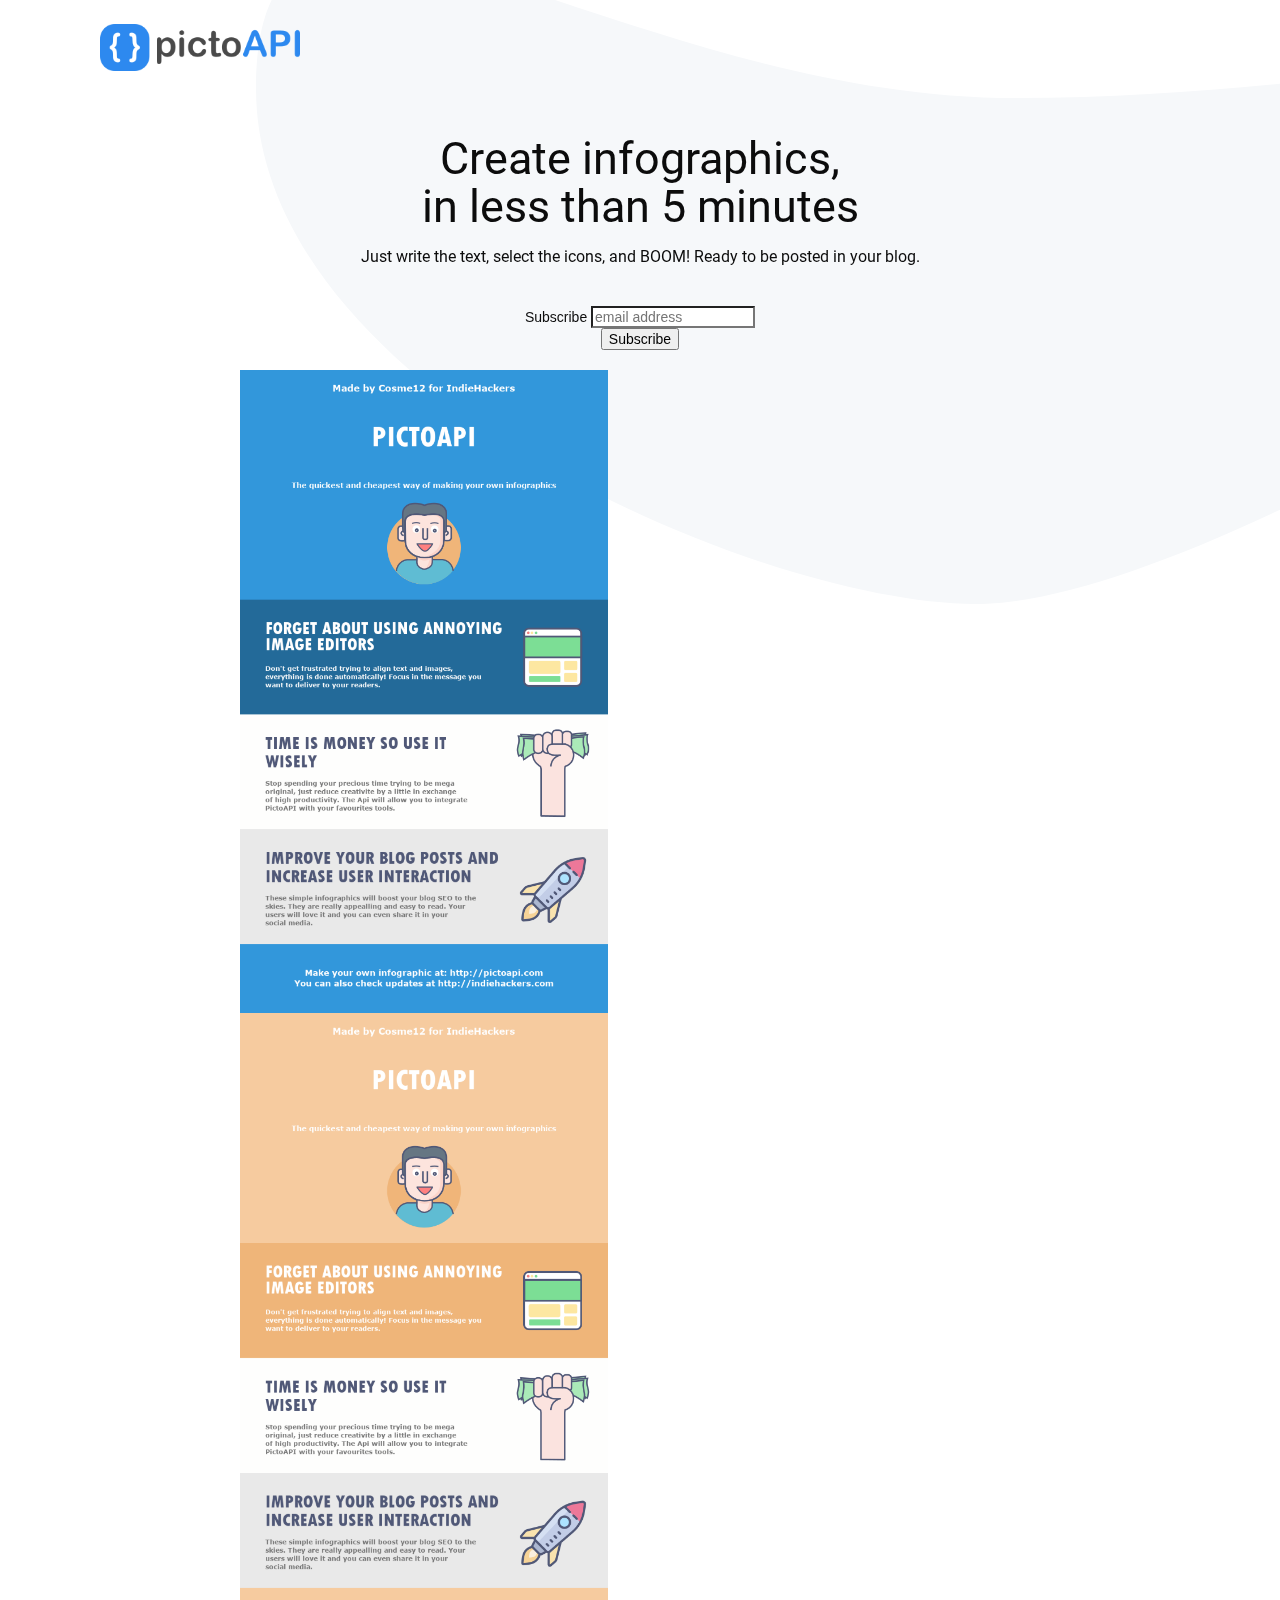
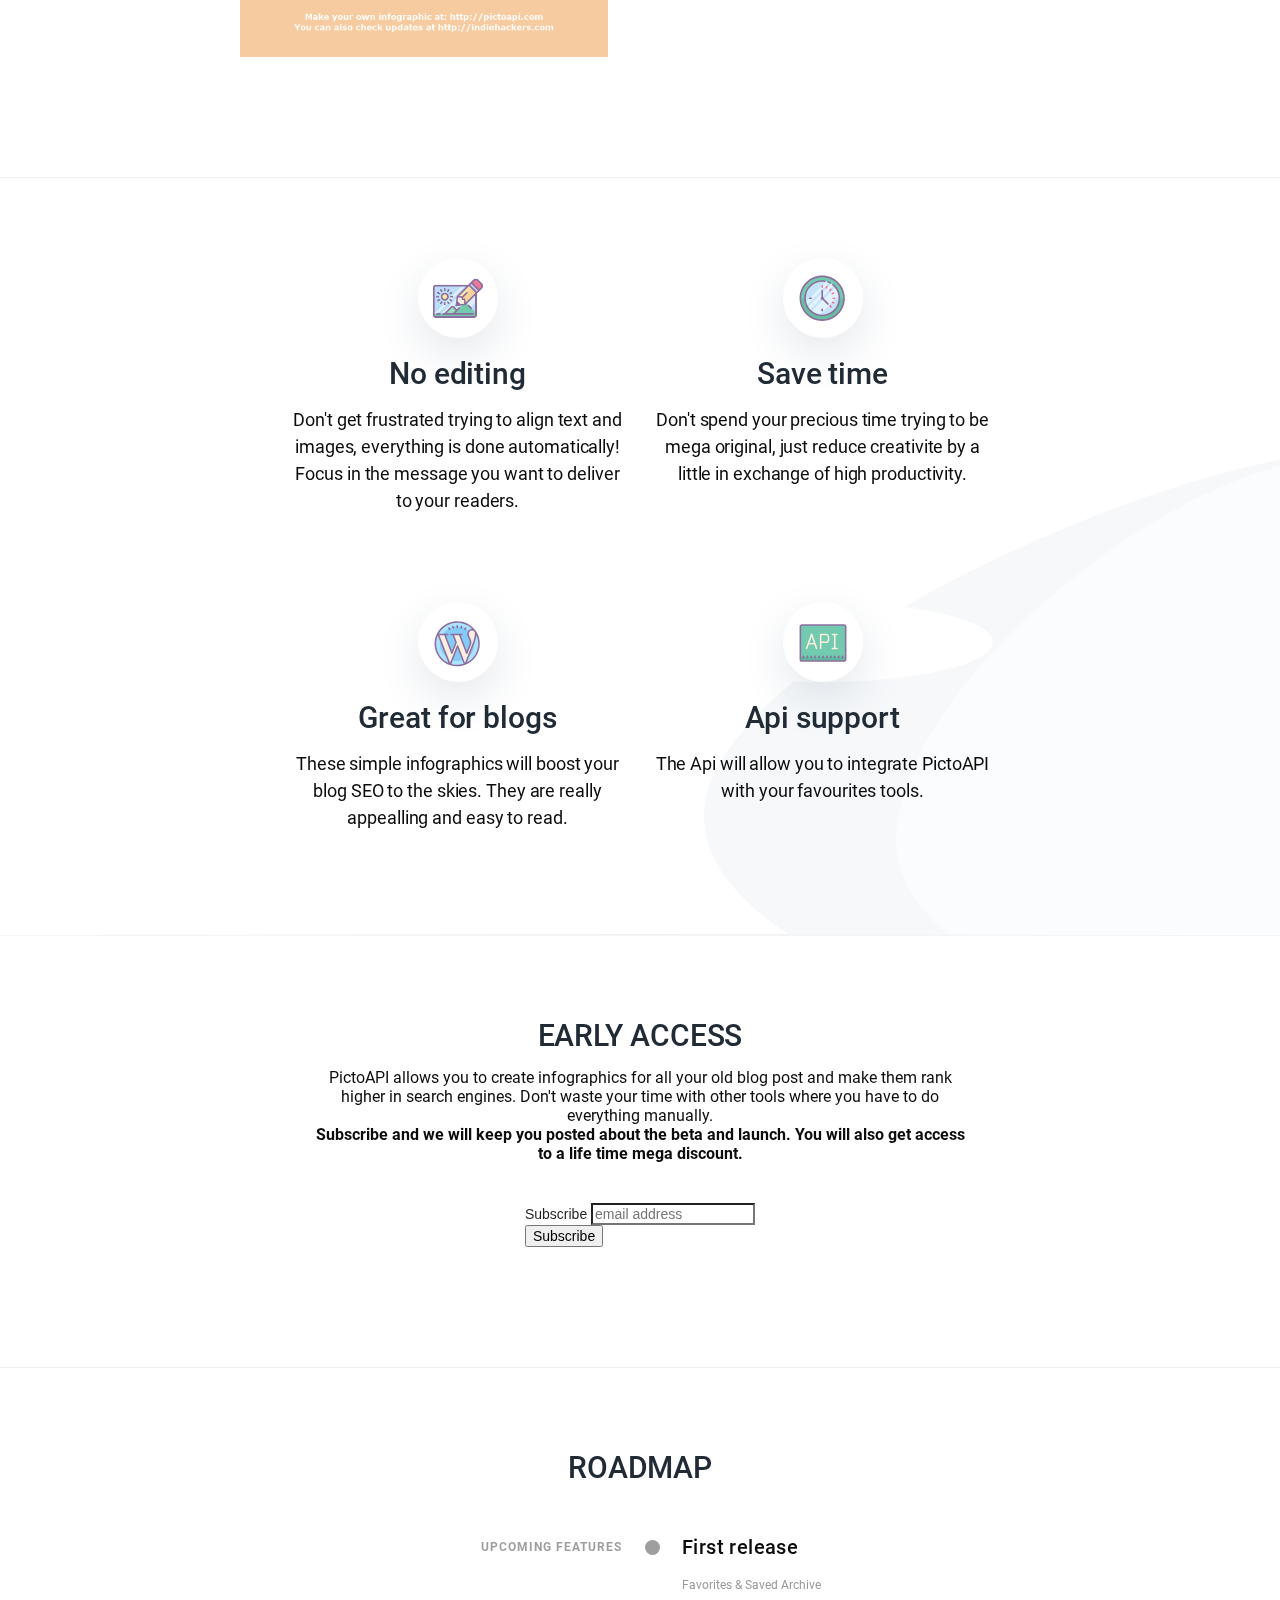
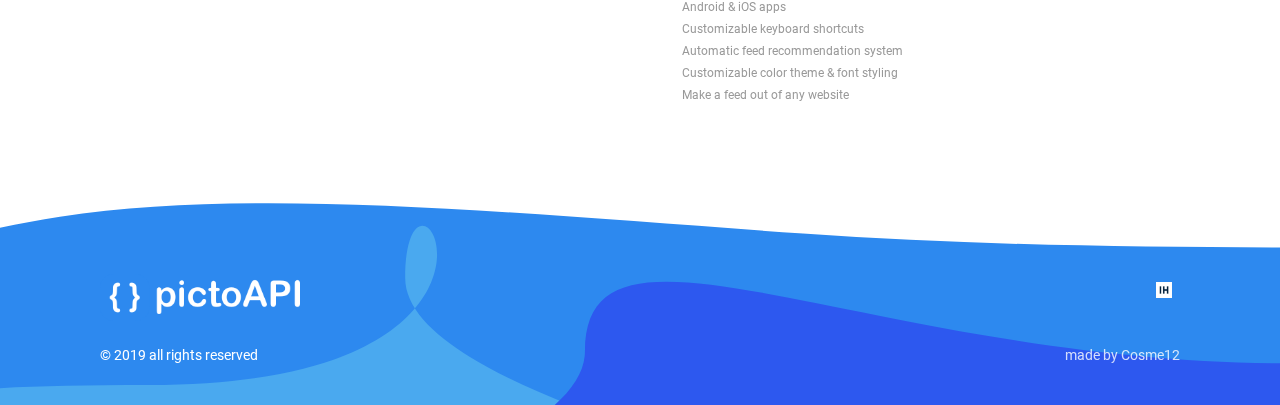
==== commit d5d27b5e: "Create new infographics" ====
--- a/index.htm
+++ b/index.htm
@@ -10,10 +10,10 @@
     <meta name="msapplication-tap-highlight" content="no">
     <meta name="viewport" content="user-scalable=no,initial-scale=1,maximum-scale=1,minimum-scale=1,width=device-width">
     <title>PictoAPI Infographics</title>
-    <link rel="icon" href="logo.png" type="image/x-icon">
+    <link rel="icon" href="favicon.png" type="image/x-icon">
     <meta property="og:title" content="PictoAPI">
-    <meta property="og:description" content="Create fast infographics without wasting time using graphic editor tools.">
-    <meta property="og:image" content="">
+    <meta property="og:description" content="Create fast infographics and forget about wasting time using graphic editor tools.">
+    <meta property="og:image" content="logo.png">
     <meta property="og:type" content="website">
     <meta property="og:url" content="http://pictoapi.com">
     <meta name="theme-color" content="#2d89ef">
@@ -144,7 +144,7 @@
                                         <div data-v-68469408="" class="hero-browser-inner is-revealing relative" style="visibility: visible;">
                                             
                                             <img data-v-68469408="" src="infographic1.png" title="Dark mode available" class="" style="width: 46%; margin-right: 20px;" >
-                                            <img data-v-68469408="" src="infographic1.png" title="Dark mode available" class="" style="width: 46%;" >
+                                            <img data-v-68469408="" src="infographic2.png" title="Dark mode available" class="" style="width: 46%;" >
                                         </div>
                                         
                                         
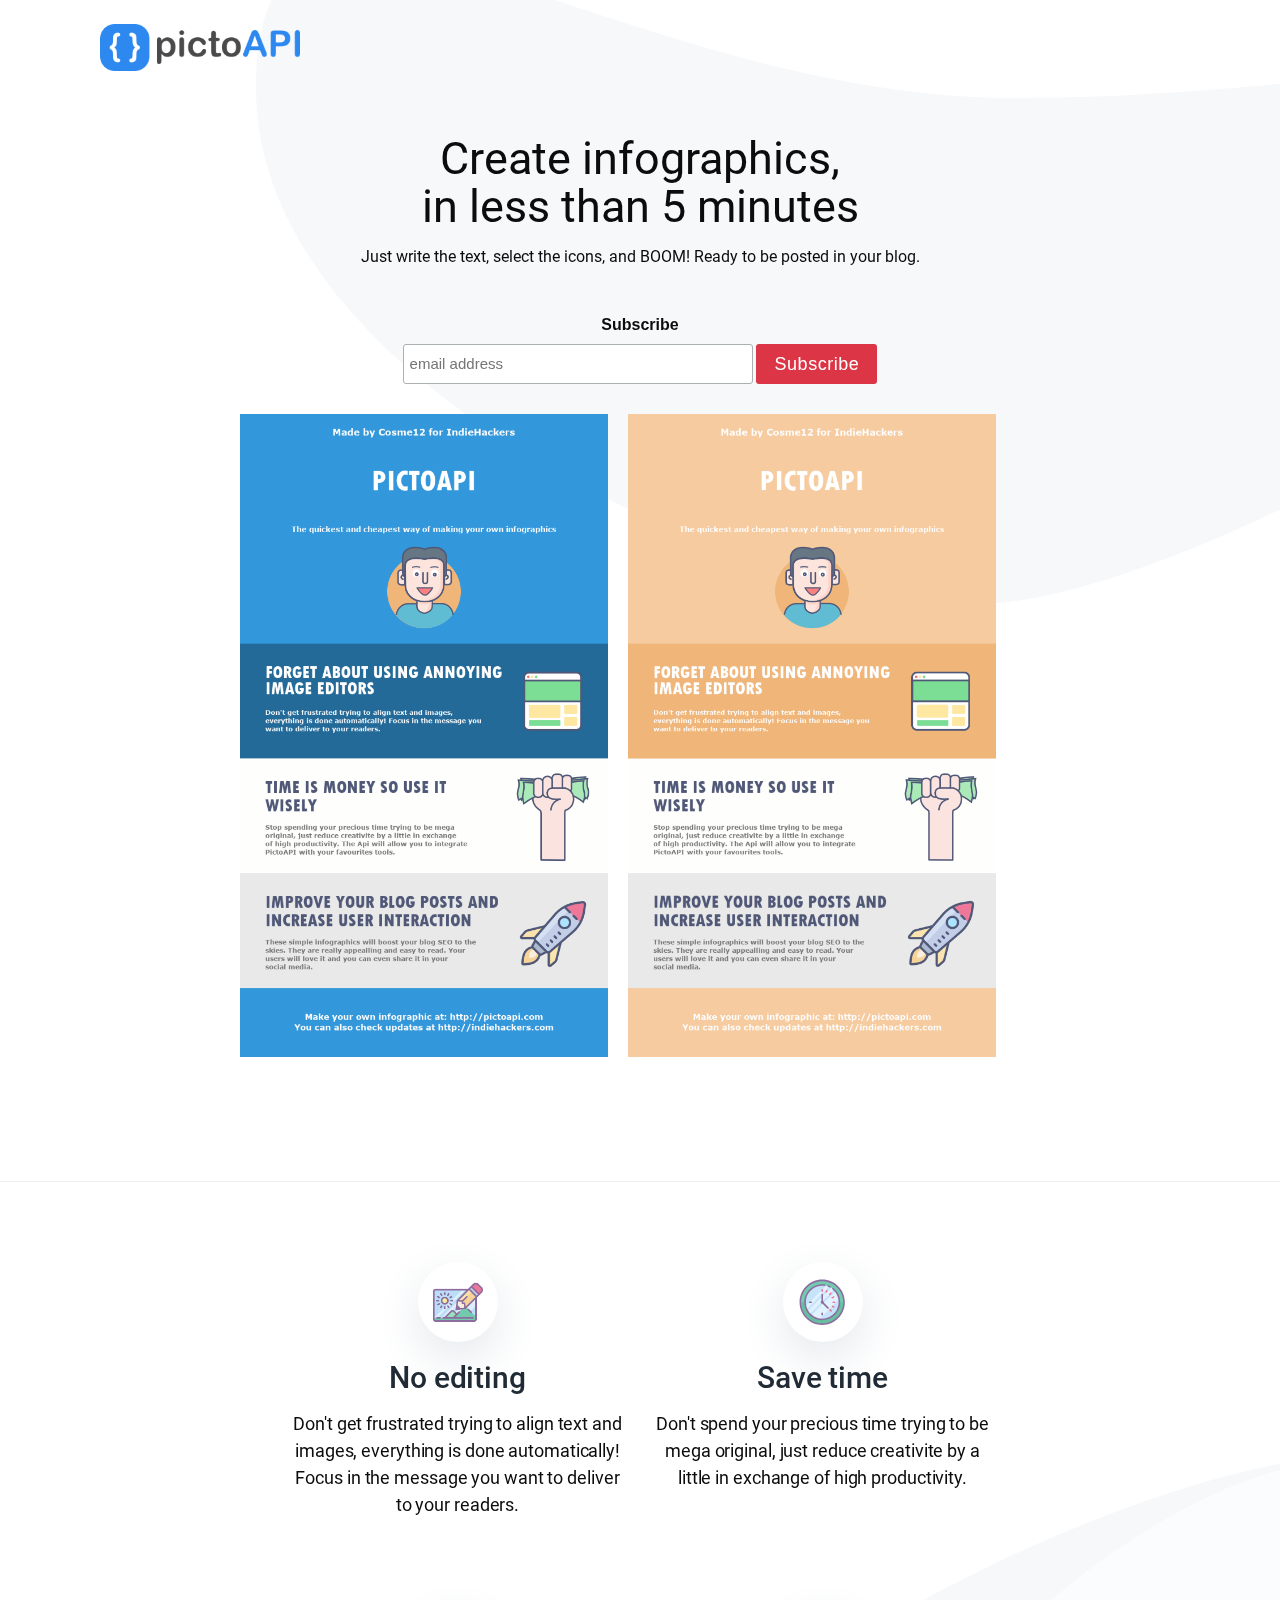
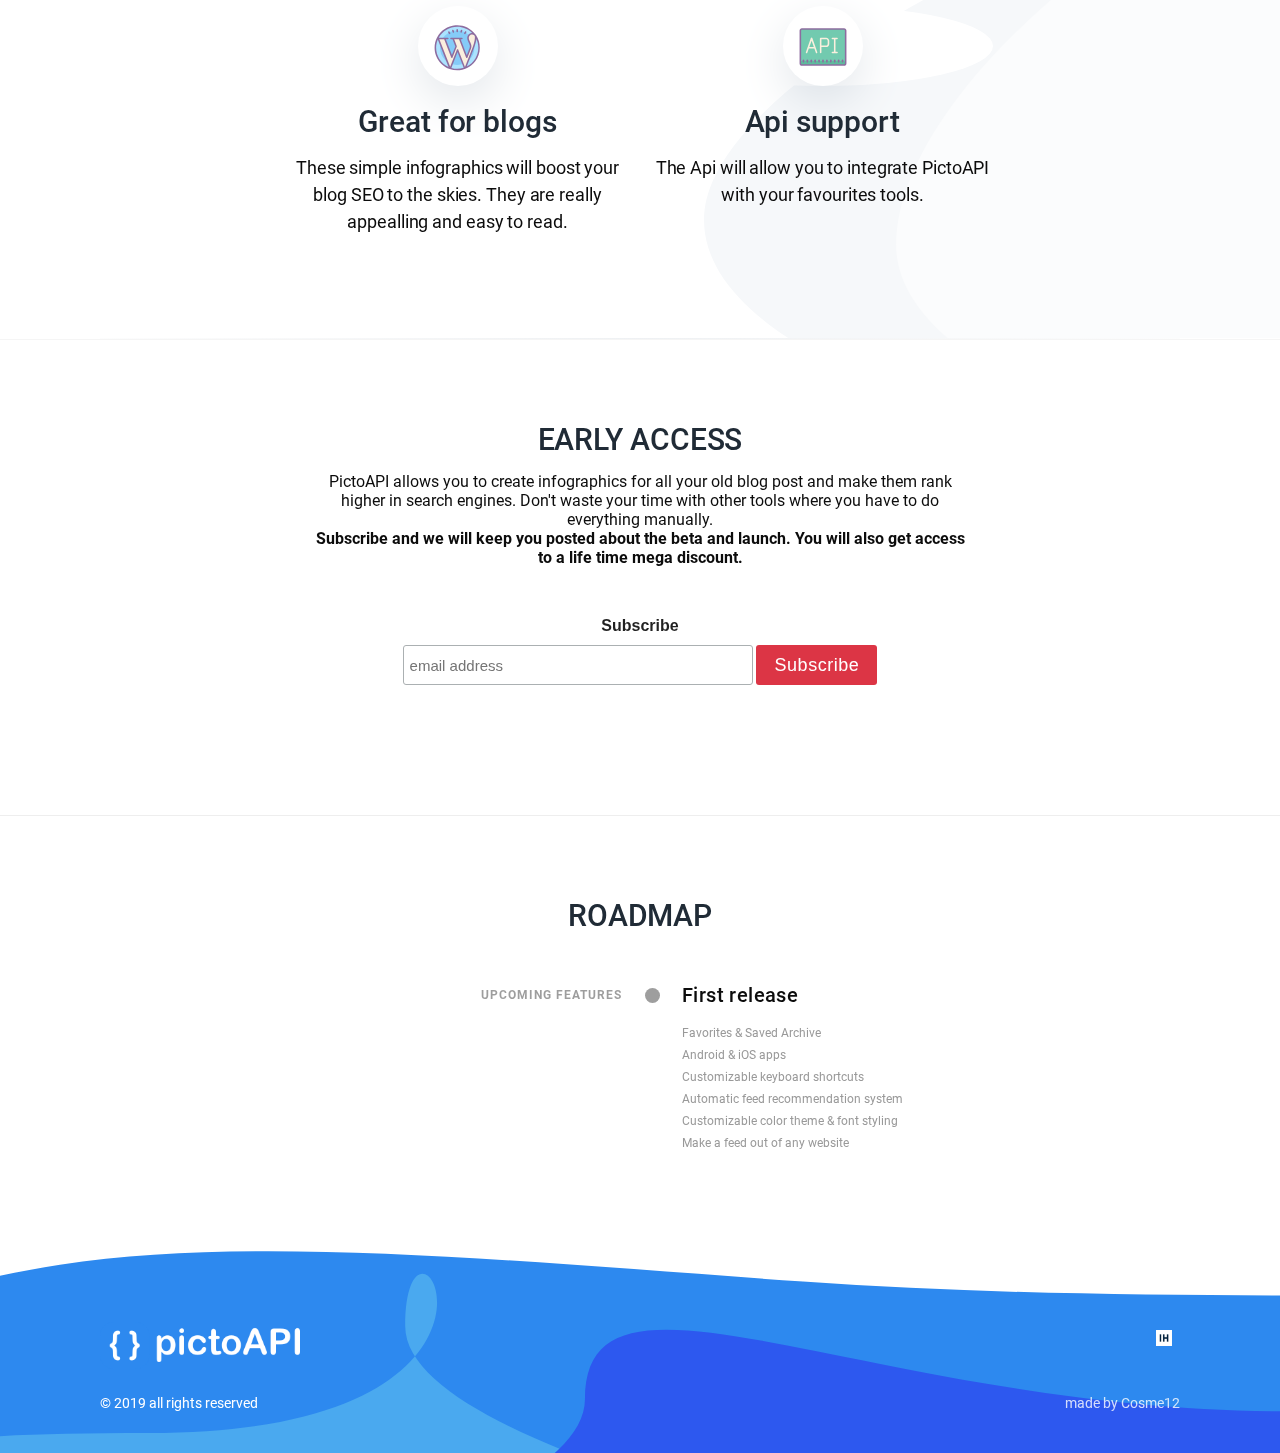
==== commit ea9beccf: "Fix infographic style" ====
--- a/index.htm
+++ b/index.htm
@@ -40,16 +40,37 @@
     
     <link rel="stylesheet" type="text/css" href="css/ba455afe.css">
     <link rel="stylesheet" type="text/css" href="css/54cb5229.css">
-    <link href="//cdn-images.mailchimp.com/embedcode/horizontal-slim-10_7.css" rel="stylesheet" type="text/css">
+    <link href="css/horizontal-slim-10_7.css" rel="stylesheet" type="text/css">
     <style type="text/css">
-        hero-browser-inner {
-            display: inline-flex !important;
+
+        .hero-browser-inner {
+            display: inline-flex;
+        }
+
+        .info-image {
+            width: 46%;
+        }
+        #mce-EMAIL {
+            min-height: 40px;
+        }
+        #mc_embed_signup .button {
+            background-color: #dc3545;
+            font-size: 18px;
+            min-height: 40px;
+        }
+        #mc_embed_signup .button:hover {
+            background-color: #c82333;
         }
         @media (max-width: 768px) {
 
-            .hero-browser-inner is-revealing relative {
-                display: block !important;
+            .hero-browser-inner {
+                display: block;
                 text-align: center;
+            }
+
+            .info-image {
+                width: 100%;
+                padding-bottom: 20px;
             }
         }
     </style>
@@ -141,10 +162,10 @@
                                     <div data-v-68469408="" class="hero-form newsletter-form field field-grouped is-revealing justify-center" style="visibility: visible;"></div>
                                     <div data-v-68469408="" class="hero-browser">
                                         
-                                        <div data-v-68469408="" class="hero-browser-inner is-revealing relative" style="visibility: visible;">
+                                        <div id="Infographic-container" data-v-68469408="" class="hero-browser-inner is-revealing relative" style="visibility: visible;">
                                             
-                                            <img data-v-68469408="" src="infographic1.png" title="Dark mode available" class="" style="width: 46%; margin-right: 20px;" >
-                                            <img data-v-68469408="" src="infographic2.png" title="Dark mode available" class="" style="width: 46%;" >
+                                            <img data-v-68469408="" src="infographic1.png" title="Dark mode available" class="info-image" style="margin-right: 20px;" >
+                                            <img data-v-68469408="" src="infographic2.png" title="Dark mode available" class="info-image" style="" >
                                         </div>
                                         
                                         
--- a/css/horizontal-slim-10_7.css
+++ b/css/horizontal-slim-10_7.css
@@ -0,0 +1,20 @@
+/* MailChimp Form Embed Code - Horizontal Super Slim - 12/16/2015 v10.7
+Adapted from: http://blog.heyimcat.com/universal-signup-form/ */
+
+#mc_embed_signup form {text-align:center; padding:10px 0 10px 0;}
+.mc-field-group { display: inline-block; } /* positions input field horizontally */
+#mc_embed_signup input.email {font-family:"Open Sans","Helvetica Neue",Arial,Helvetica,Verdana,sans-serif; font-size: 15px; border: 1px solid #ABB0B2;  -webkit-border-radius: 3px; -moz-border-radius: 3px; border-radius: 3px; color: #343434; background-color: #fff; box-sizing:border-box; height:32px; padding: 0px 0.4em; display: inline-block; margin: 0; width:350px; vertical-align:top;}
+#mc_embed_signup label {display:block; font-size:16px; padding-bottom:10px; font-weight:bold;}
+#mc_embed_signup .clear {display: inline-block;} /* positions button horizontally in line with input */
+#mc_embed_signup .button {font-size: 13px; border: none; -webkit-border-radius: 3px; -moz-border-radius: 3px; border-radius: 3px; letter-spacing: .03em; color: #fff; background-color: #aaa; box-sizing:border-box; height:32px; line-height:32px; padding:0 18px; display: inline-block; margin: 0; transition: all 0.23s ease-in-out 0s;}
+#mc_embed_signup .button:hover {background-color:#777; cursor:pointer;}
+#mc_embed_signup div#mce-responses {float:left; top:-1.4em; padding:0em .5em 0em .5em; overflow:hidden; width:90%;margin: 0 5%; clear: both;}
+#mc_embed_signup div.response {margin:1em 0; padding:1em .5em .5em 0; font-weight:bold; float:left; top:-1.5em; z-index:1; width:80%;}
+#mc_embed_signup #mce-error-response {display:none;}
+#mc_embed_signup #mce-success-response {color:#529214; display:none;}
+#mc_embed_signup label.error {display:block; float:none; width:auto; margin-left:1.05em; text-align:left; padding:.5em 0;}
+@media (max-width: 768px) {
+    #mc_embed_signup input.email {width:100%; margin-bottom:5px;}
+    #mc_embed_signup .clear {display: block; width: 100% }
+    #mc_embed_signup .button {width: 100%; margin:0; }
+}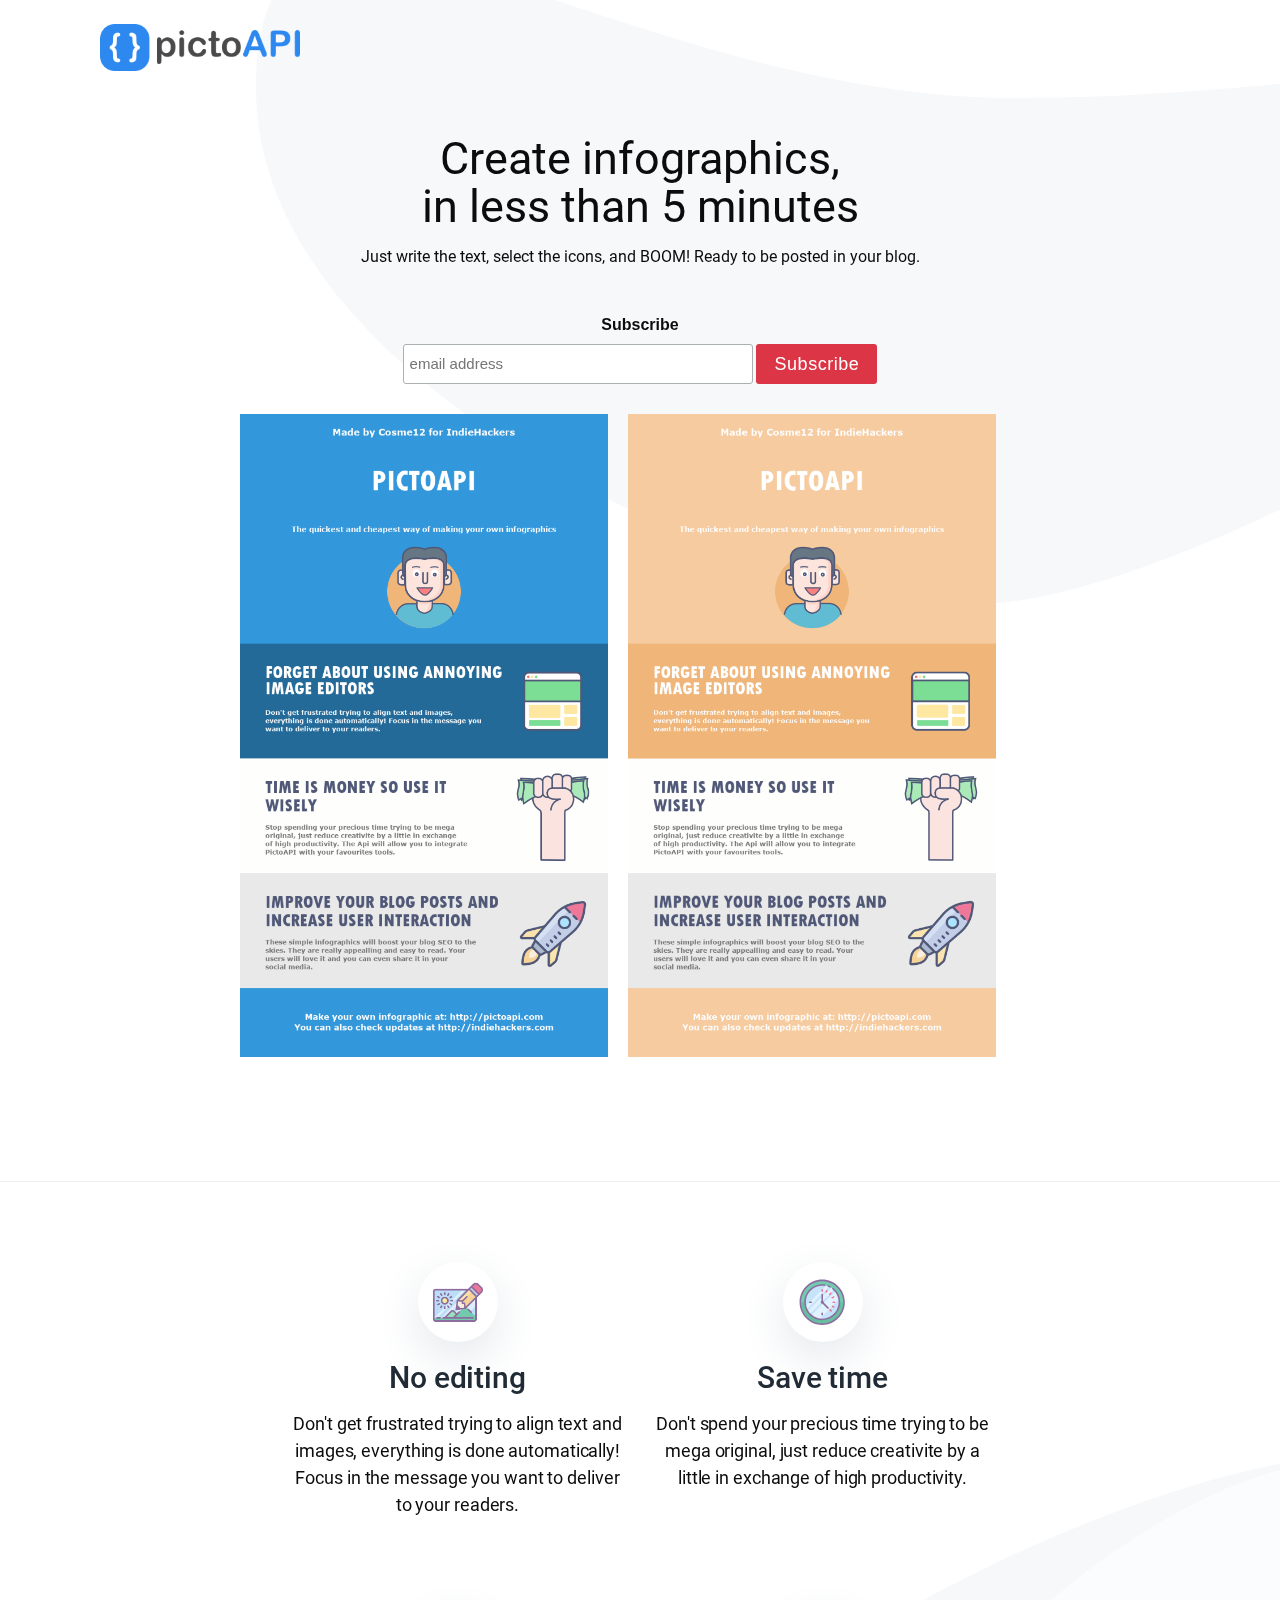
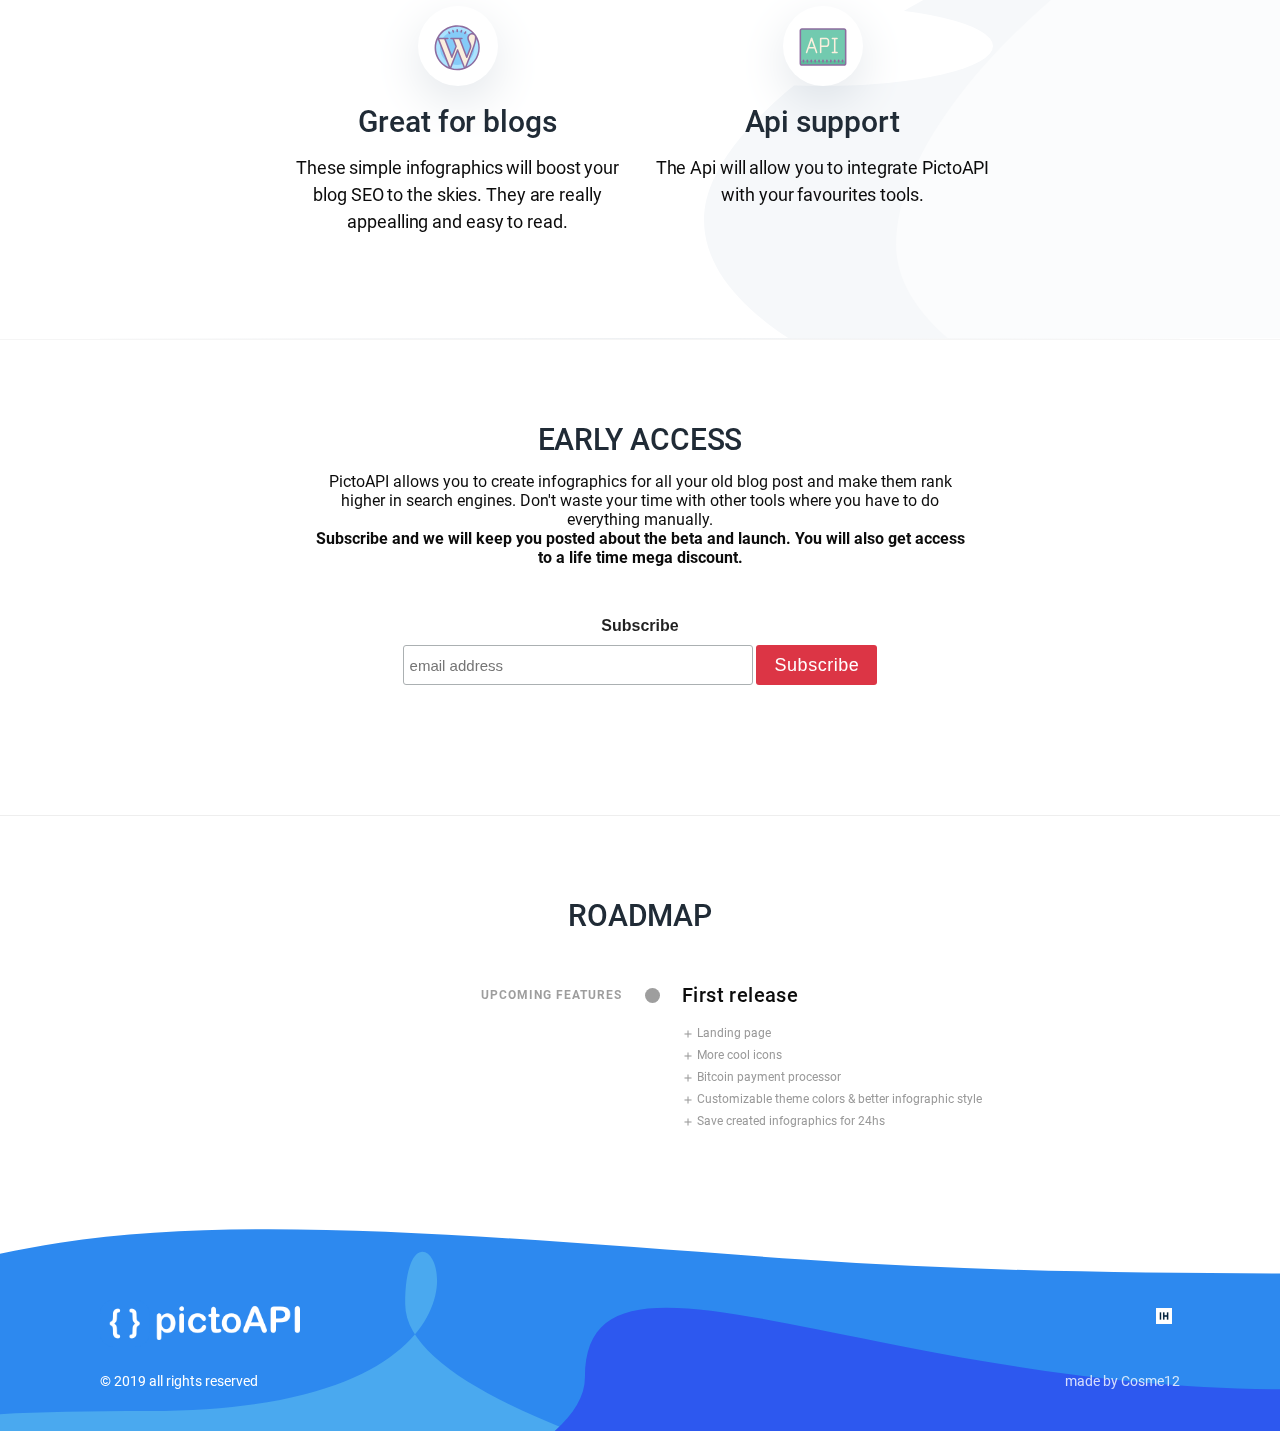
==== commit f83c46df: "Update incomming features" ====
--- a/index.htm
+++ b/index.htm
@@ -288,12 +288,11 @@
                                                 <div class="q-timeline-content">
                                                     <h6 class="q-timeline-title">First release</h6>
                                                     <div data-v-68469408="" style="color: rgb(153, 153, 153);">
-                                                        <div data-v-68469408="" class="q-caption">Favorites &amp; Saved Archive</div>
-                                                        <div data-v-68469408="" class="q-caption">Android &amp; iOS apps</div>
-                                                        <div data-v-68469408="" class="q-caption">Customizable keyboard shortcuts</div>
-                                                        <div data-v-68469408="" class="q-caption">Automatic feed recommendation system</div>
-                                                        <div data-v-68469408="" class="q-caption">Customizable color theme &amp; font styling</div>
-                                                        <div data-v-68469408="" class="q-caption">Make a feed out of any website</div>
+                                                        <div data-v-68469408="" class="q-caption"><i class="q-icon material-icons" aria-hidden="true" data-v-68469408="">add</i> Landing page</div>
+                                                        <div data-v-68469408="" class="q-caption"><i class="q-icon material-icons" aria-hidden="true" data-v-68469408="">add</i> More cool icons</div>
+                                                        <div data-v-68469408="" class="q-caption"><i class="q-icon material-icons" aria-hidden="true" data-v-68469408="">add</i> Bitcoin payment processor</div>
+                                                        <div data-v-68469408="" class="q-caption"> <i class="q-icon material-icons" aria-hidden="true" data-v-68469408="">add</i> Customizable theme colors &amp; better infographic style</div>
+                                                        <div data-v-68469408="" class="q-caption"> <i class="q-icon material-icons" aria-hidden="true" data-v-68469408="">add</i> Save created infographics for 24hs</div>
                                                         
                                                     </div>
                                                 </div>
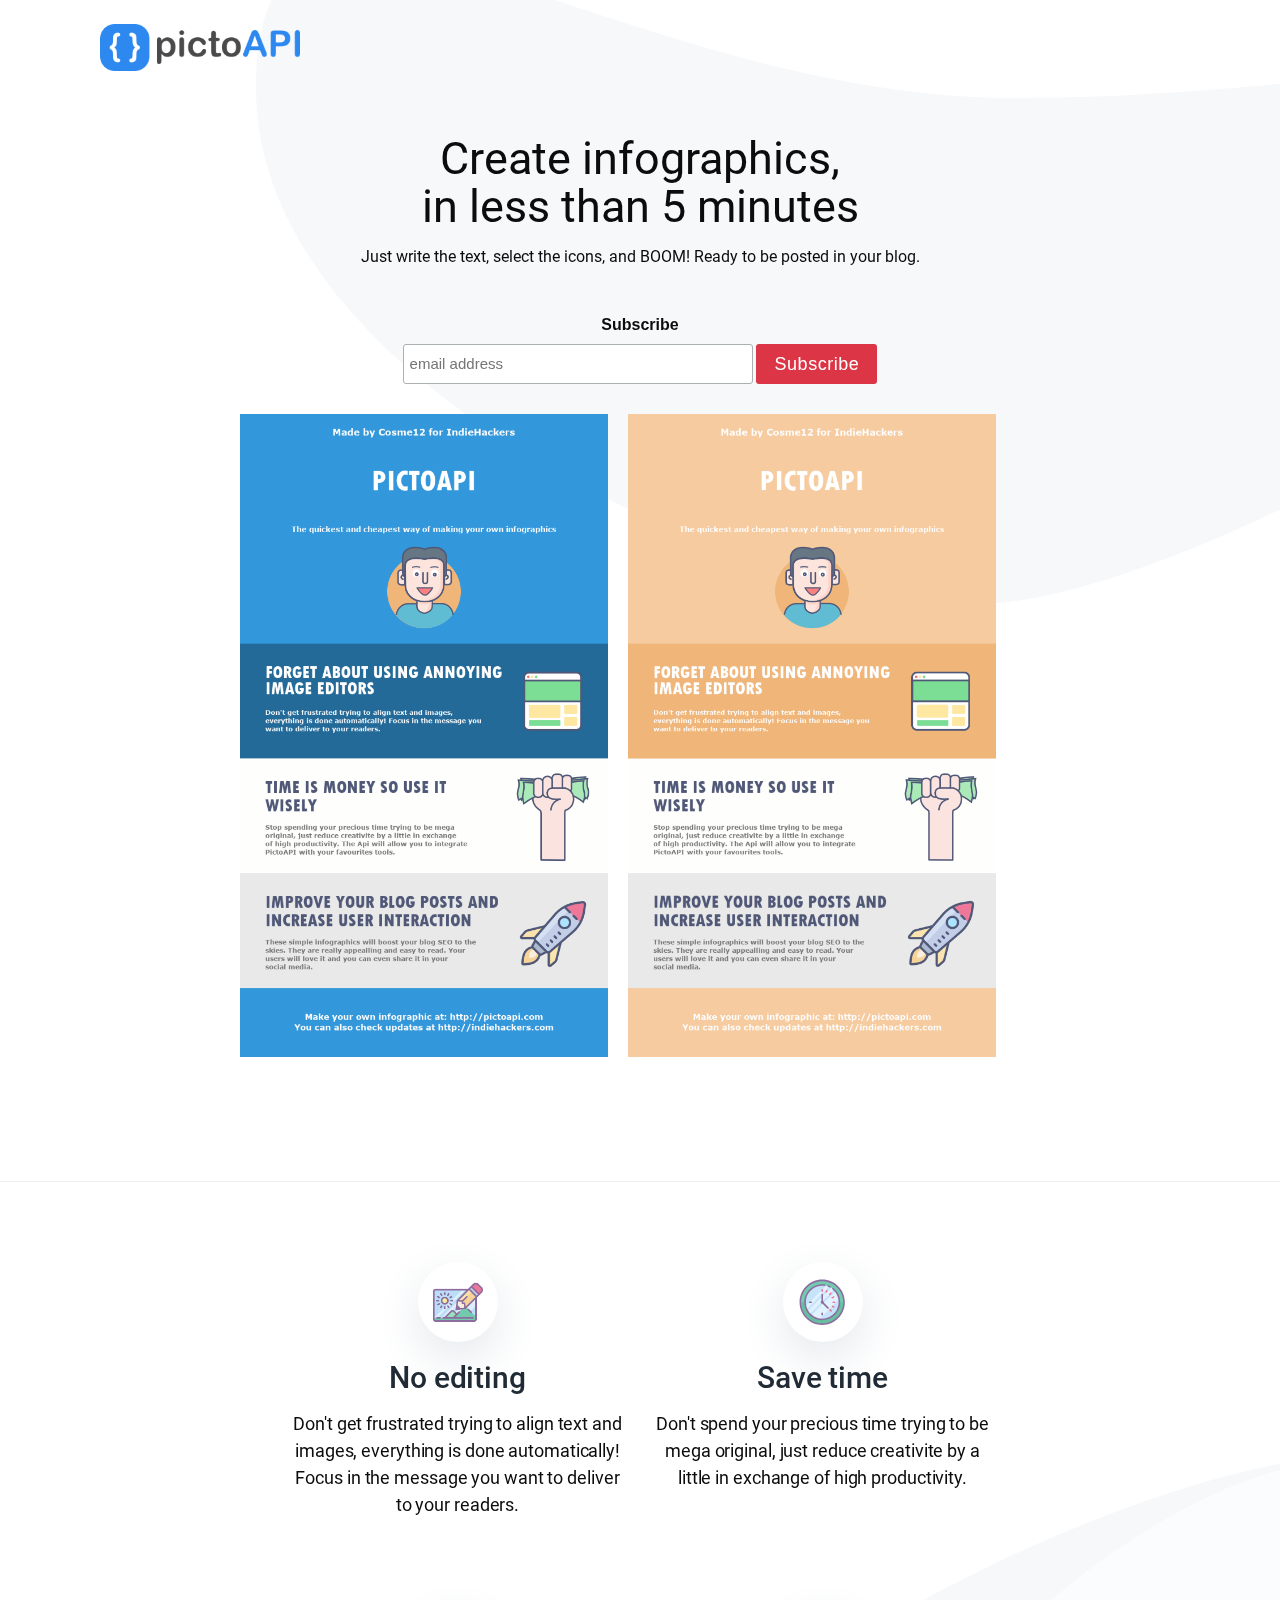
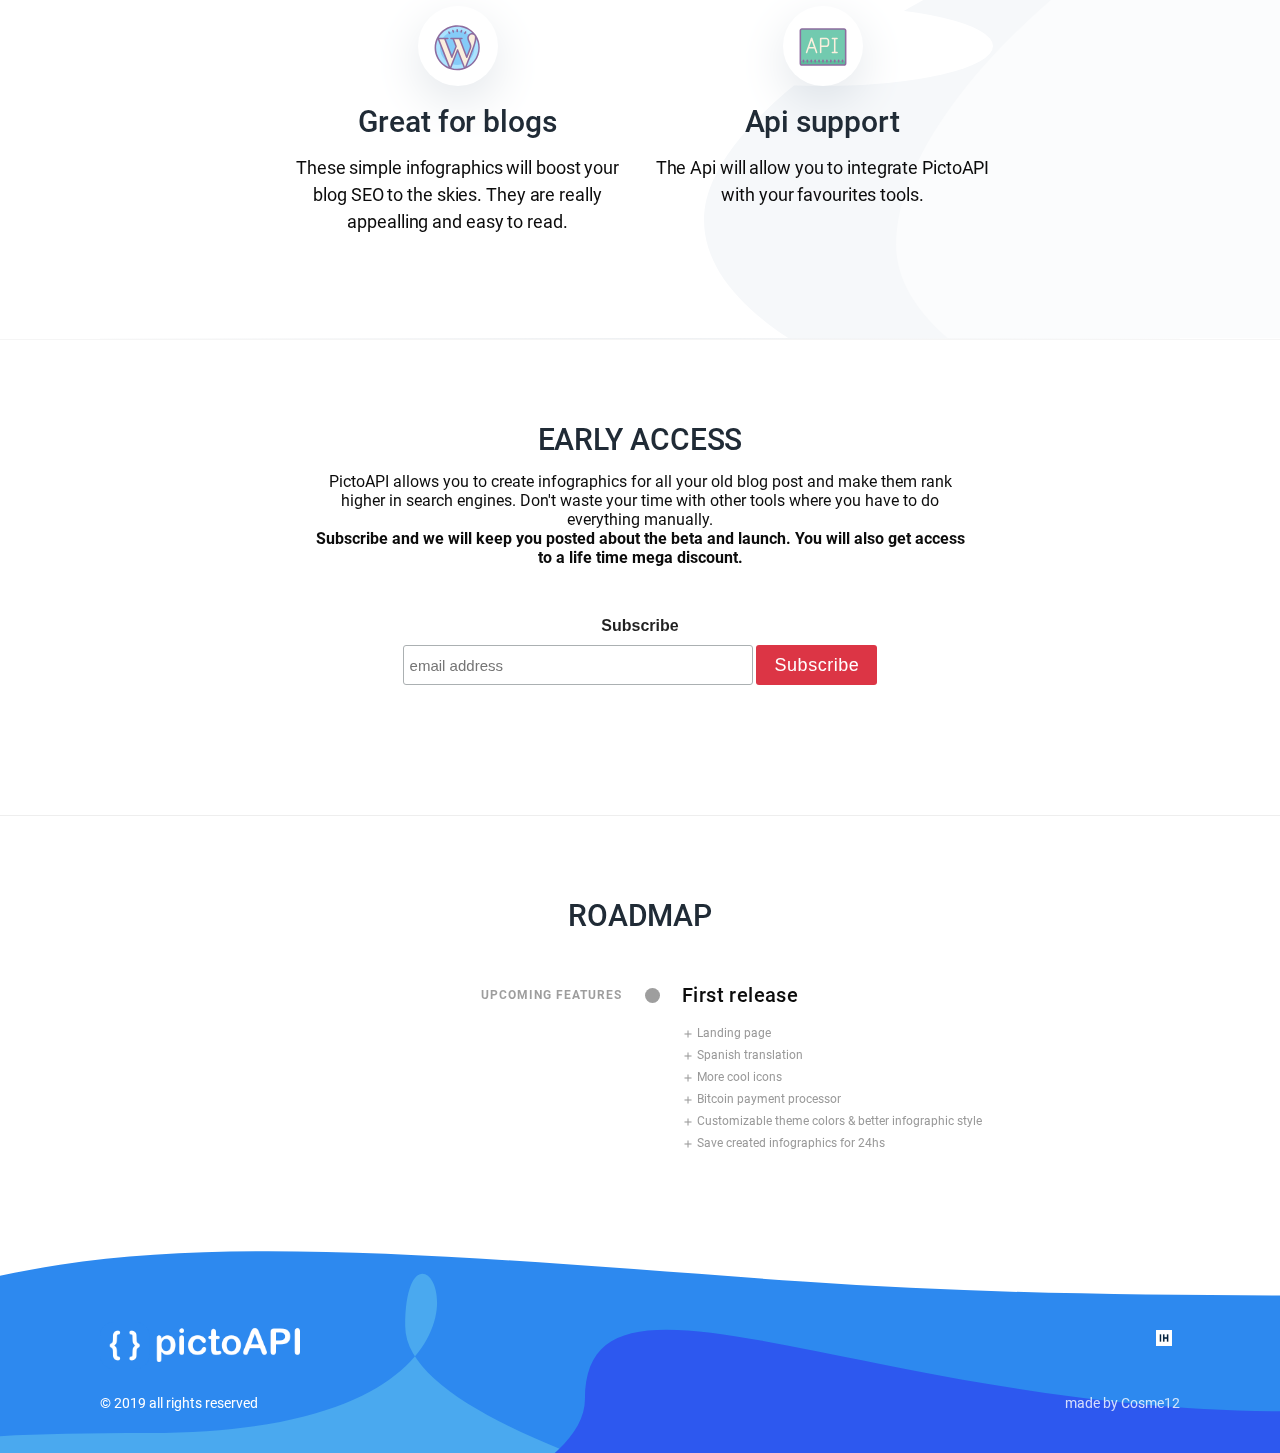
==== commit e767b8ac: "Add spanish translation to roadmap" ====
--- a/index.htm
+++ b/index.htm
@@ -13,7 +13,7 @@
     <link rel="icon" href="favicon.png" type="image/x-icon">
     <meta property="og:title" content="PictoAPI">
     <meta property="og:description" content="Create fast infographics and forget about wasting time using graphic editor tools.">
-    <meta property="og:image" content="logo.png">
+    <meta property="og:image" content="logo_500.png">
     <meta property="og:type" content="website">
     <meta property="og:url" content="http://pictoapi.com">
     <meta name="theme-color" content="#2d89ef">
@@ -289,6 +289,7 @@
                                                     <h6 class="q-timeline-title">First release</h6>
                                                     <div data-v-68469408="" style="color: rgb(153, 153, 153);">
                                                         <div data-v-68469408="" class="q-caption"><i class="q-icon material-icons" aria-hidden="true" data-v-68469408="">add</i> Landing page</div>
+                                                        <div data-v-68469408="" class="q-caption"><i class="q-icon material-icons" aria-hidden="true" data-v-68469408="">add</i> Spanish translation</div>
                                                         <div data-v-68469408="" class="q-caption"><i class="q-icon material-icons" aria-hidden="true" data-v-68469408="">add</i> More cool icons</div>
                                                         <div data-v-68469408="" class="q-caption"><i class="q-icon material-icons" aria-hidden="true" data-v-68469408="">add</i> Bitcoin payment processor</div>
                                                         <div data-v-68469408="" class="q-caption"> <i class="q-icon material-icons" aria-hidden="true" data-v-68469408="">add</i> Customizable theme colors &amp; better infographic style</div>
